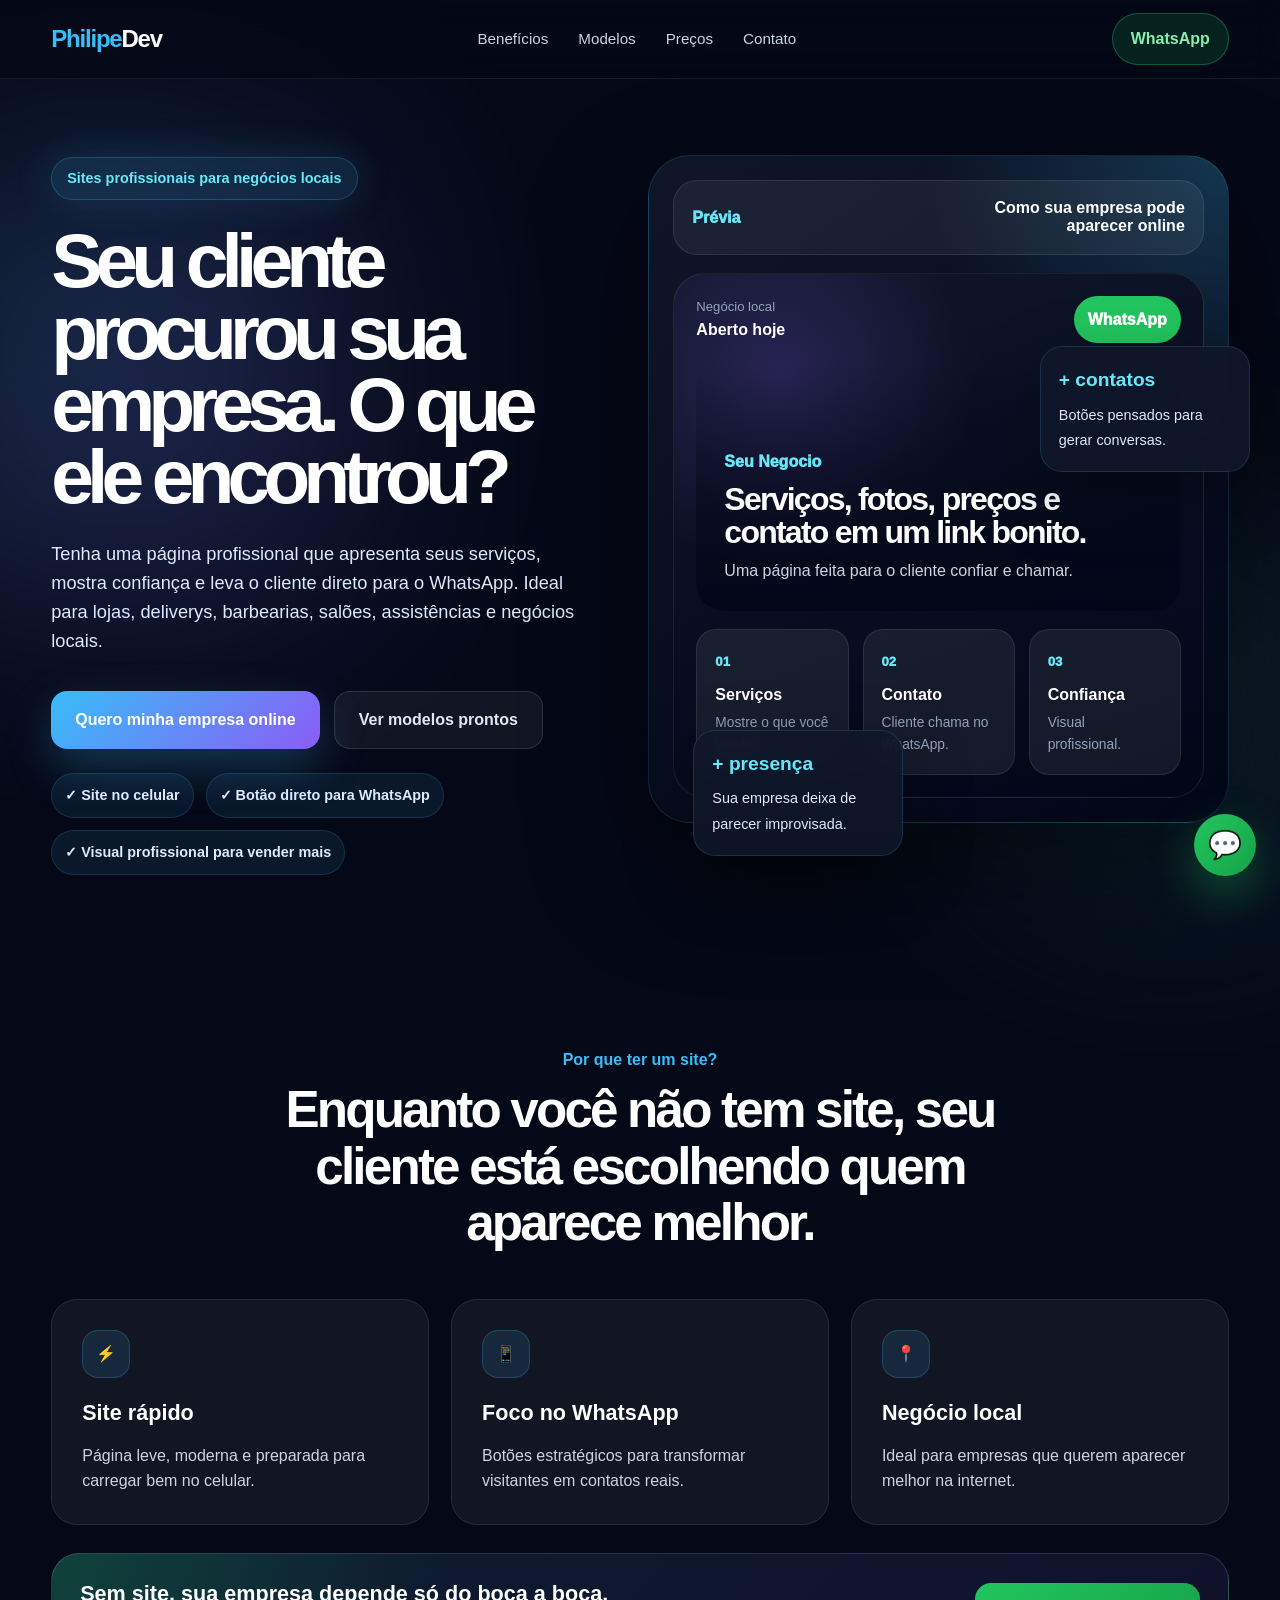
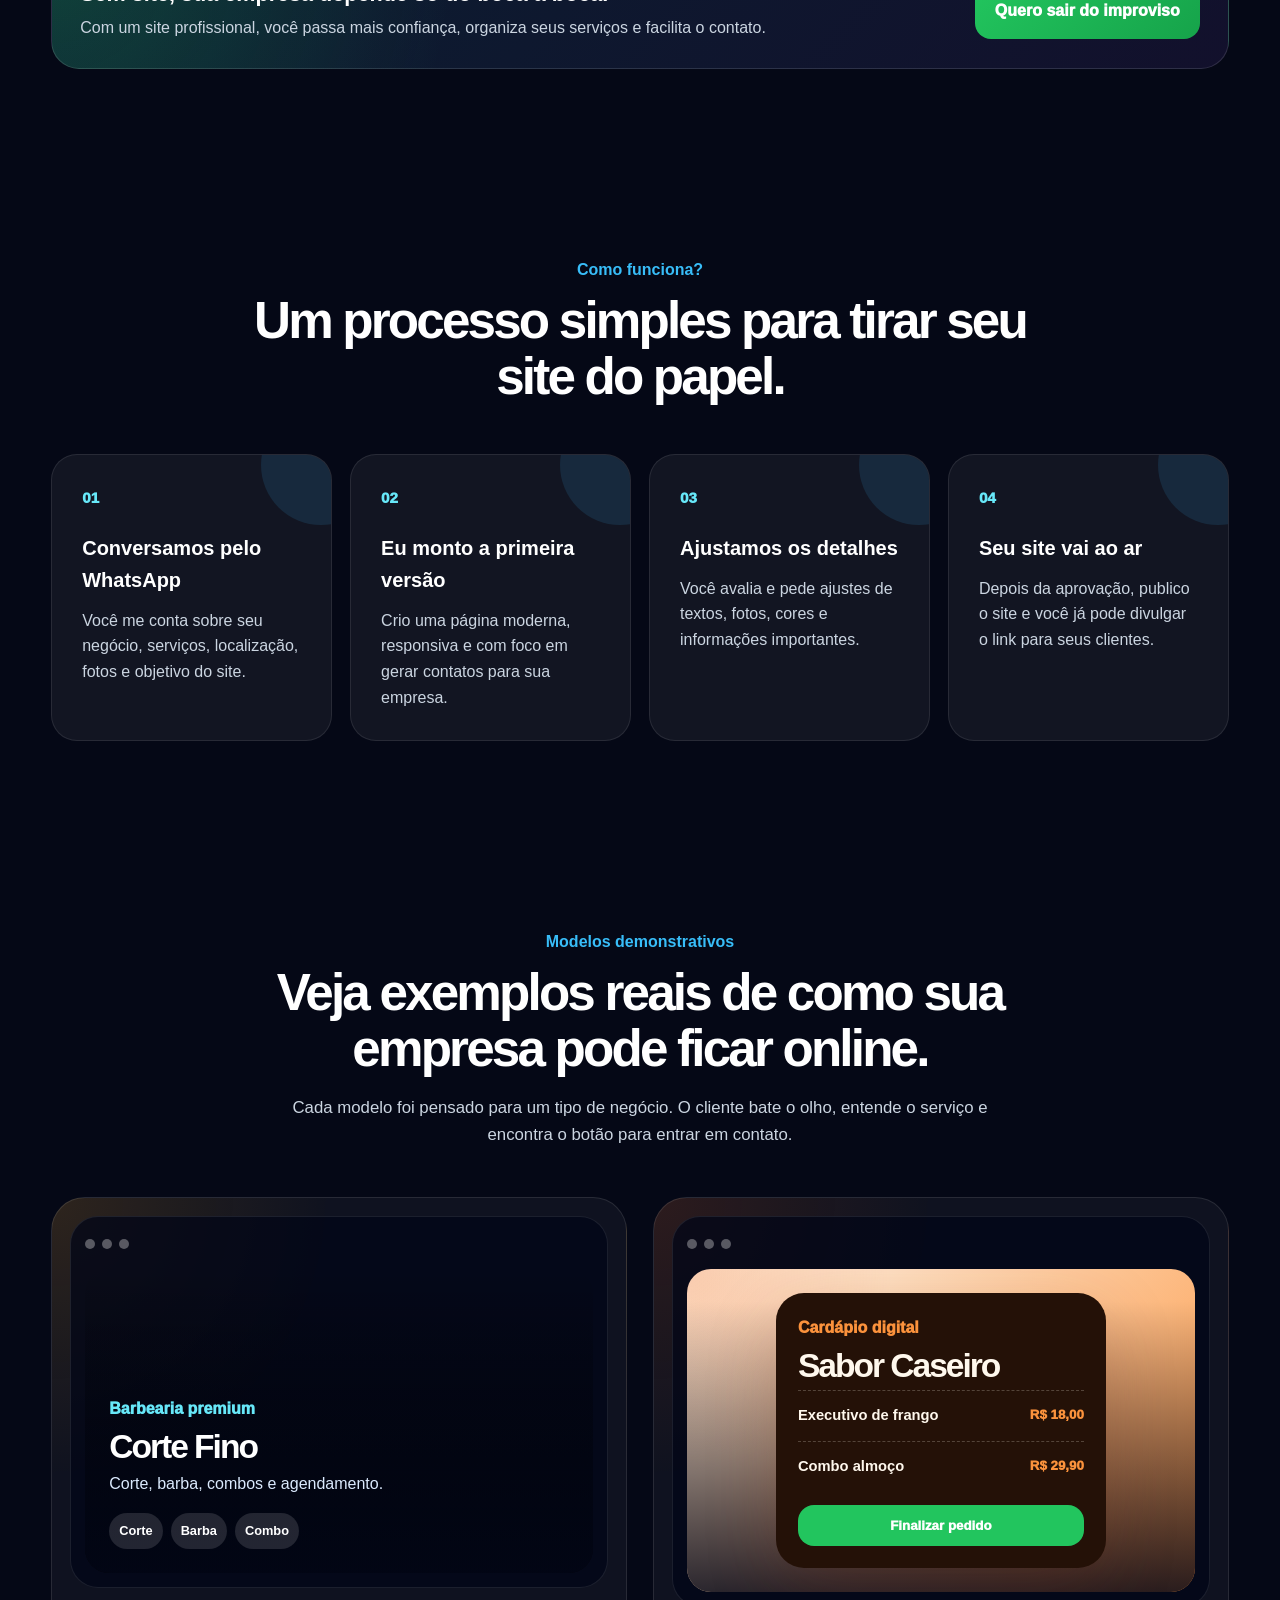
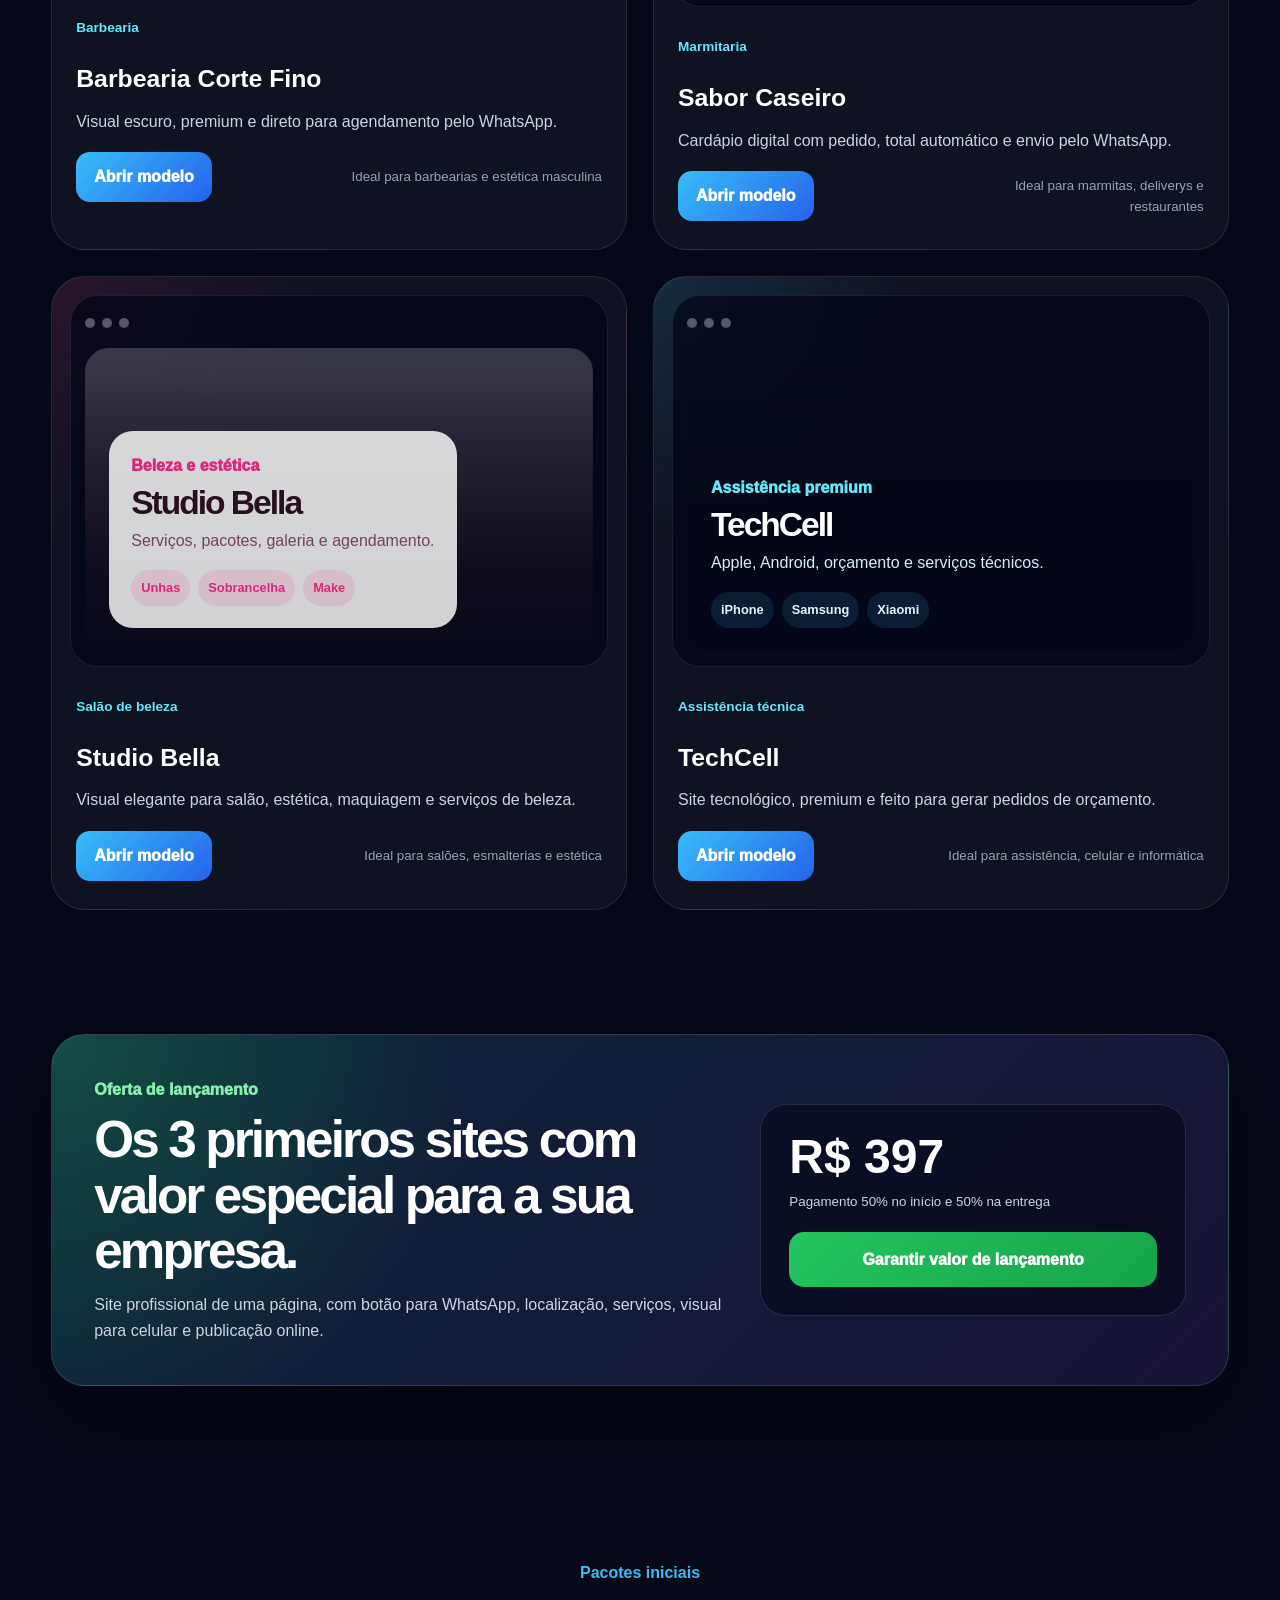
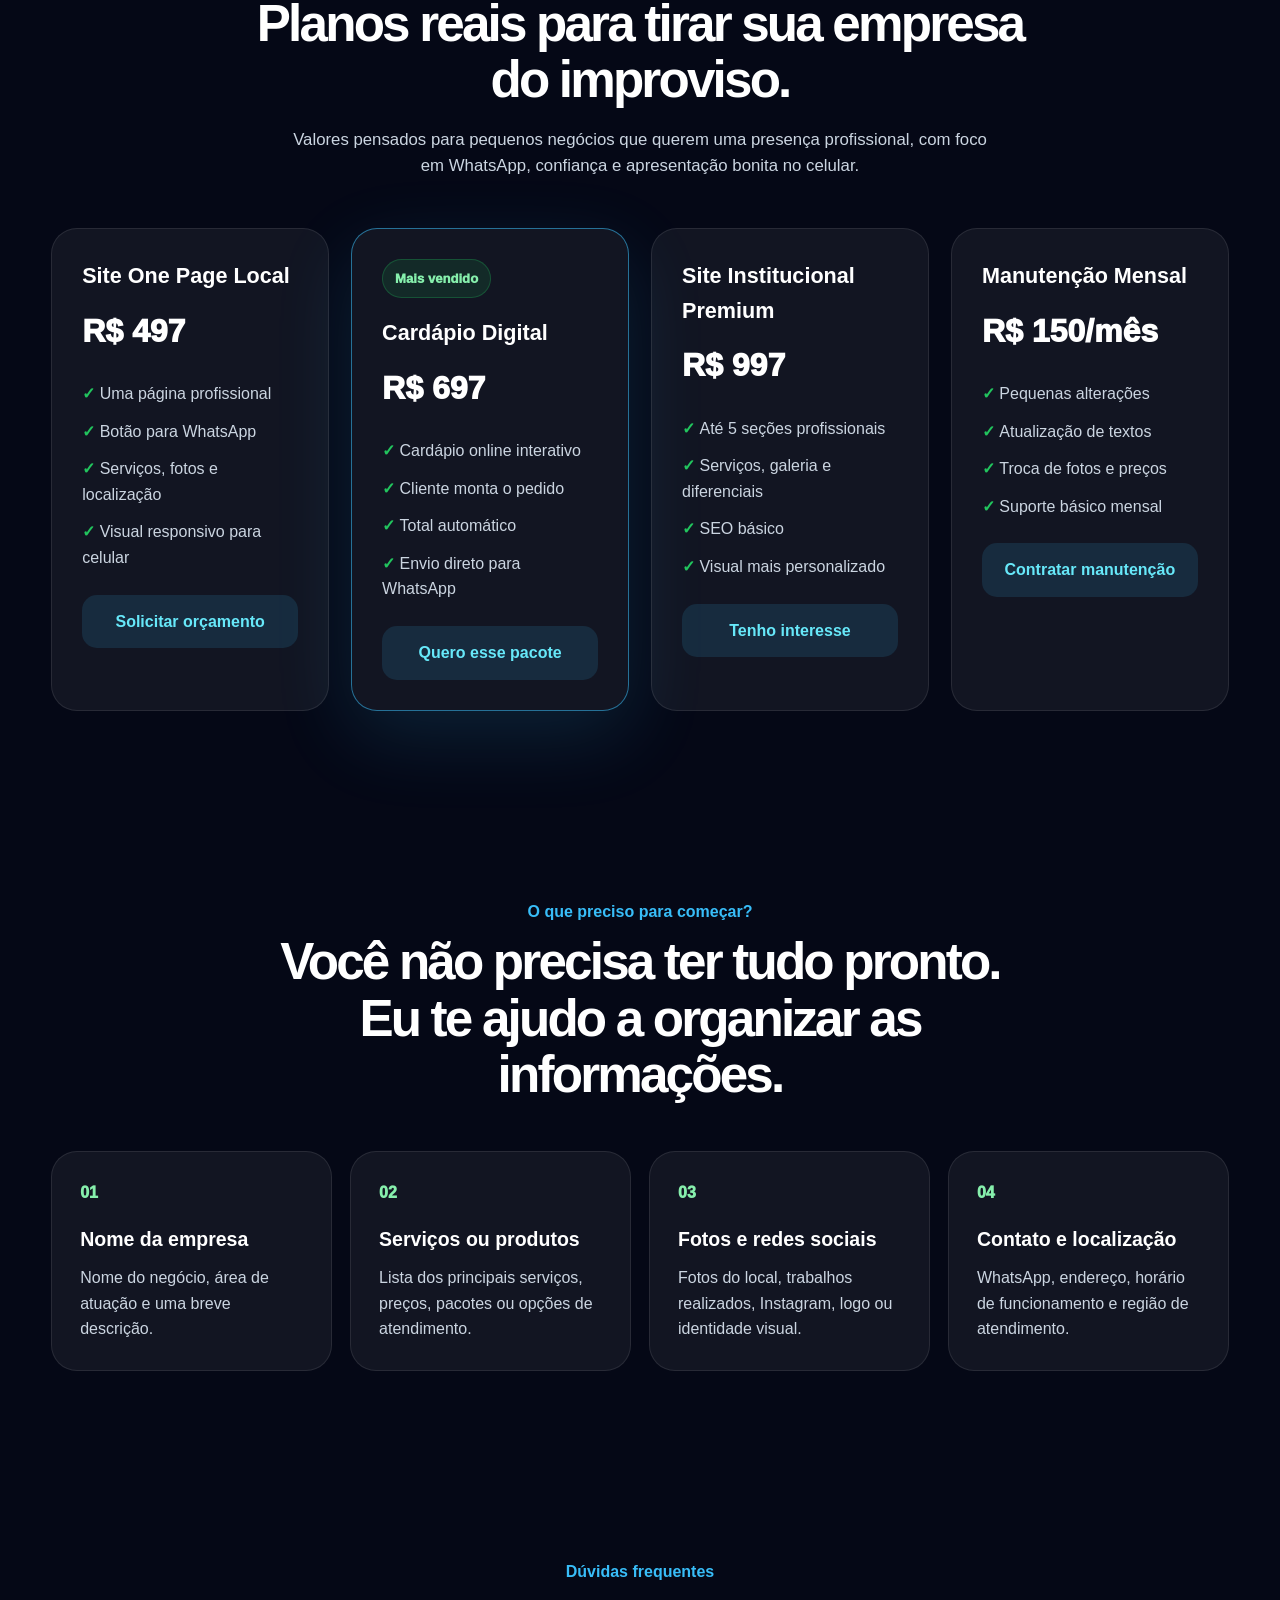
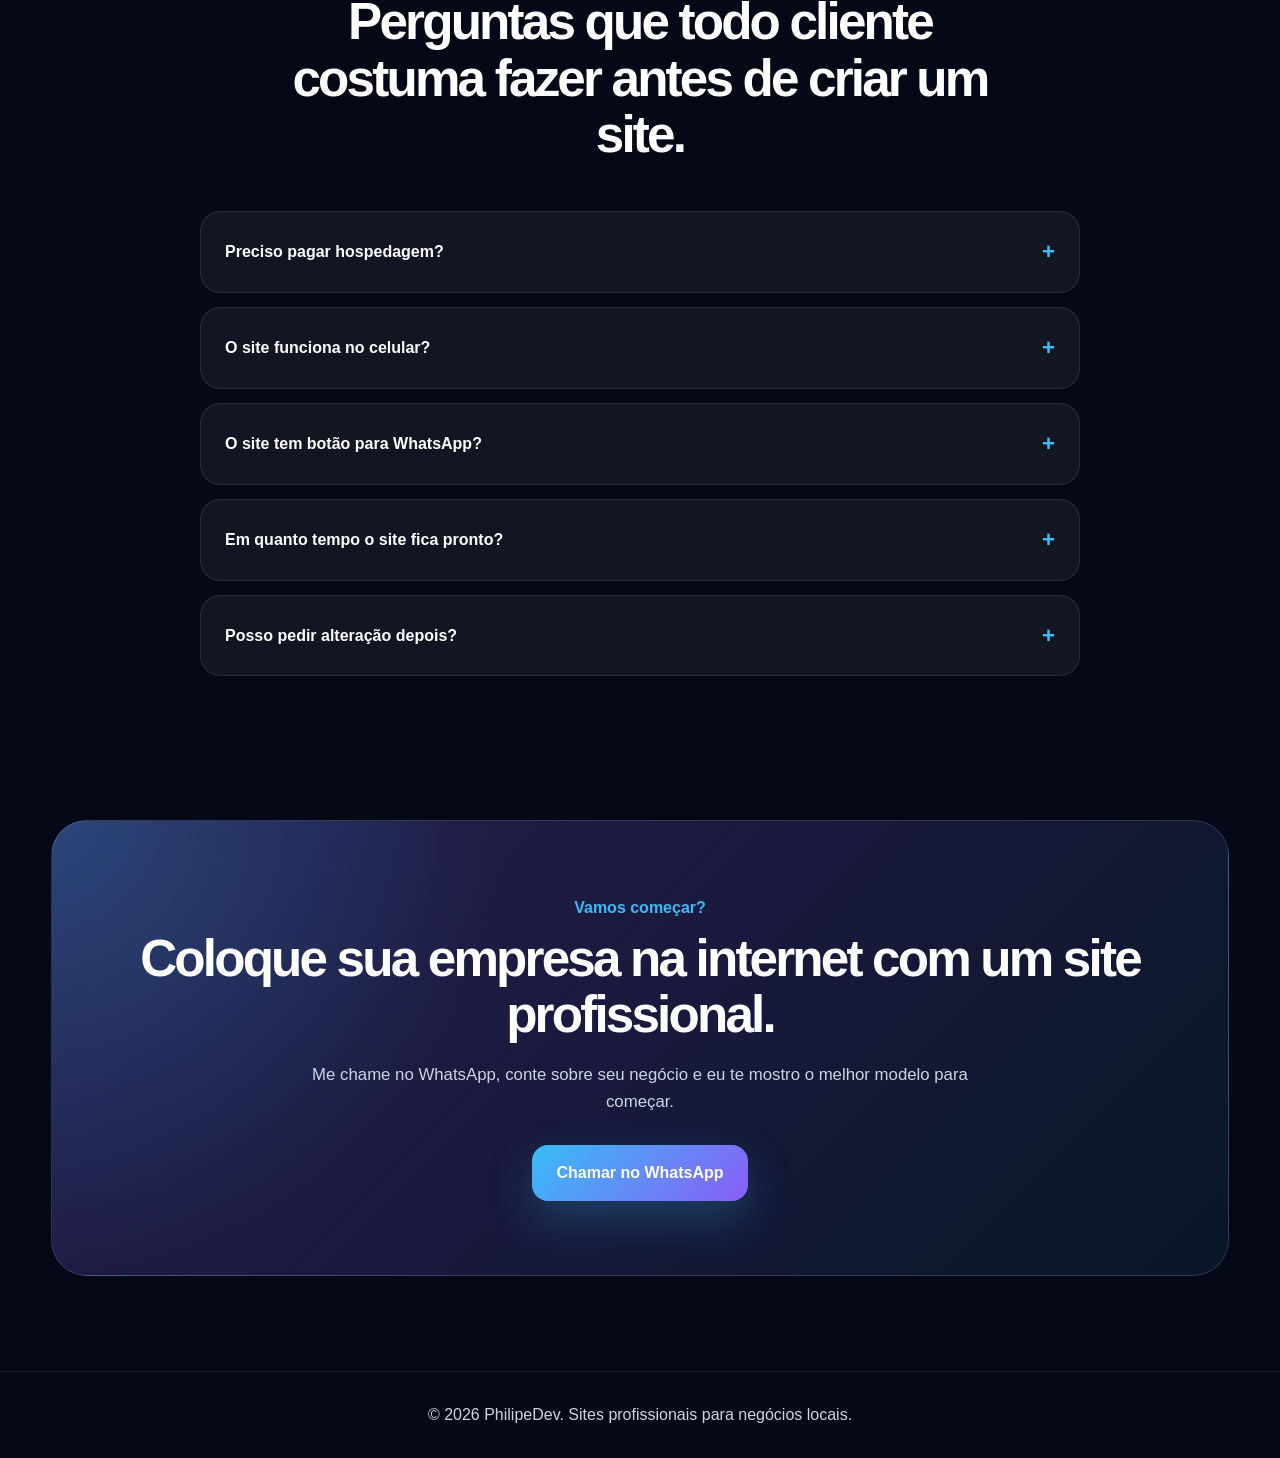
==== index.html @ 4e4c0341 "Melhora precos da home e ajusta card de presenca" ====
<!DOCTYPE html>
<html lang="pt-BR">

<head>
    <meta charset="UTF-8" />
    <meta name="viewport" content="width=device-width, initial-scale=1.0" />
    <title>PhilipeDev | Sites Profissionais</title>
    <link rel="stylesheet" href="style.css?v=home-premium-1" />
</head>

<body>
    <div class="cursor-glow"></div>
    <header class="header">
        <nav class="navbar">
            <a href="#" class="logo">
                <span>Philipe</span>Dev
            </a>

            <div class="nav-links">
                <a href="#beneficios">Benefícios</a>
                <a href="#modelos">Modelos</a>
                <a href="#precos">Preços</a>
                <a href="#contato">Contato</a>
            </div>

            <a href="https://wa.me/5561986828608" target="_blank" class="nav-button">
                WhatsApp
            </a>
        </nav>
    </header>

    <main>
        <section class="hero hero-premium">
            <div class="hero-content">
                <p class="badge">Sites profissionais para negócios locais</p>

                <h1>
                    Seu cliente procurou sua empresa. O que ele encontrou?
                </h1>

                <p class="hero-description">
                    Tenha uma página profissional que apresenta seus serviços, mostra confiança
                    e leva o cliente direto para o WhatsApp. Ideal para lojas, deliverys,
                    barbearias, salões, assistências e negócios locais.
                </p>

                <div class="hero-actions">
                    <a href="https://wa.me/5561986828608" target="_blank" class="btn btn-primary">
                        Quero minha empresa online
                    </a>

                    <a href="#modelos" class="btn btn-secondary">
                        Ver modelos prontos
                    </a>
                </div>

                <div class="hero-trust">
                    <span>✓ Site no celular</span>
                    <span>✓ Botão direto para WhatsApp</span>
                    <span>✓ Visual profissional para vender mais</span>
                </div>
            </div>

            <div class="hero-business-preview">
                <div class="business-card-top">
                    <span>Prévia </span>
                    <strong>Como sua empresa pode aparecer online</strong>
                </div>

                <div class="business-site-card">
                    <div class="business-site-header">
                        <div>
                            <span>Negócio local</span>
                            <strong>Aberto hoje</strong>
                        </div>

                        <a href="https://wa.me/5561986828608" target="_blank">WhatsApp</a>
                    </div>

                    <div class="business-site-hero">
                        <div>
                            <span>Seu Negocio</span>
                            <h2>Serviços, fotos, preços e contato em um link bonito.</h2>
                            <p>Uma página feita para o cliente confiar e chamar.</p>
                        </div>
                    </div>

                    <div class="business-site-grid">
                        <article>
                            <span>01</span>
                            <strong>Serviços</strong>
                            <p>Mostre o que você vende.</p>
                        </article>

                        <article>
                            <span>02</span>
                            <strong>Contato</strong>
                            <p>Cliente chama no WhatsApp.</p>
                        </article>

                        <article>
                            <span>03</span>
                            <strong>Confiança</strong>
                            <p>Visual profissional.</p>
                        </article>
                    </div>
                </div>

                <div class="floating-proof proof-one">
                    <strong>+ presença</strong>
                    <span>Sua empresa deixa de parecer improvisada.</span>
                </div>

                <div class="floating-proof proof-two">
                    <strong>+ contatos</strong>
                    <span>Botões pensados para gerar conversas.</span>
                </div>
            </div>
        </section>

        <section class="section" id="beneficios">
            <div class="section-heading">
                <span>Por que ter um site?</span>
                <h2>Enquanto você não tem site, seu cliente está escolhendo quem aparece melhor.</h2>
            </div>

            <div class="benefits-grid">
                <article class="card">
                    <div class="icon">⚡</div>
                    <h3>Site rápido</h3>
                    <p>Página leve, moderna e preparada para carregar bem no celular.</p>
                </article>

                <article class="card">
                    <div class="icon">📱</div>
                    <h3>Foco no WhatsApp</h3>
                    <p>Botões estratégicos para transformar visitantes em contatos reais.</p>
                </article>

                <article class="card">
                    <div class="icon">📍</div>
                    <h3>Negócio local</h3>
                    <p>Ideal para empresas que querem aparecer melhor na internet.</p>
                </article>
            </div>

            <div class="pain-strip">
                <div>
                    <strong>Sem site, sua empresa depende só do boca a boca.</strong>
                    <p>Com um site profissional, você passa mais confiança, organiza seus serviços e facilita o contato.
                    </p>
                </div>

                <a href="https://wa.me/5561986828608" target="_blank">
                    Quero sair do improviso
                </a>
            </div>
        </section>

        <section class="section" id="processo">
            <div class="section-heading">
                <span>Como funciona?</span>
                <h2>Um processo simples para tirar seu site do papel.</h2>
            </div>

            <div class="steps-grid">
                <article class="step-card">
                    <span>01</span>
                    <h3>Conversamos pelo WhatsApp</h3>
                    <p>Você me conta sobre seu negócio, serviços, localização, fotos e objetivo do site.</p>
                </article>

                <article class="step-card">
                    <span>02</span>
                    <h3>Eu monto a primeira versão</h3>
                    <p>Crio uma página moderna, responsiva e com foco em gerar contatos para sua empresa.</p>
                </article>

                <article class="step-card">
                    <span>03</span>
                    <h3>Ajustamos os detalhes</h3>
                    <p>Você avalia e pede ajustes de textos, fotos, cores e informações importantes.</p>
                </article>

                <article class="step-card">
                    <span>04</span>
                    <h3>Seu site vai ao ar</h3>
                    <p>Depois da aprovação, publico o site e você já pode divulgar o link para seus clientes.</p>
                </article>
            </div>
        </section>

        <section class="section premium-models-section" id="modelos">
            <div class="section-heading">
                <span>Modelos demonstrativos</span>
                <h2>Veja exemplos reais de como sua empresa pode ficar online.</h2>
                <p class="section-subtitle">
                    Cada modelo foi pensado para um tipo de negócio. O cliente bate o olho,
                    entende o serviço e encontra o botão para entrar em contato.
                </p>
            </div>

            <div class="premium-models-grid">
                <article class="premium-model-card barber-model">
                    <a href="barbearia/" target="_blank" class="model-preview-real">
                        <div class="model-browser">
                            <span></span>
                            <span></span>
                            <span></span>
                        </div>

                        <div class="model-screen barber-screen">
                            <div class="model-screen-content">
                                <span>Barbearia premium</span>
                                <h3>Corte Fino</h3>
                                <p>Corte, barba, combos e agendamento.</p>

                                <div class="model-mini-services">
                                    <span>Corte</span>
                                    <span>Barba</span>
                                    <span>Combo</span>
                                </div>
                            </div>
                        </div>
                    </a>

                    <div class="model-card-content">
                        <span class="portfolio-tag">Barbearia</span>
                        <h3>Barbearia Corte Fino</h3>
                        <p>Visual escuro, premium e direto para agendamento pelo WhatsApp.</p>

                        <div class="model-actions">
                            <a href="barbearia/" target="_blank">Abrir modelo</a>
                            <small>Ideal para barbearias e estética masculina</small>
                        </div>
                    </div>
                </article>

                <article class="premium-model-card food-model">
                    <a href="marmitaria/" target="_blank" class="model-preview-real">
                        <div class="model-browser">
                            <span></span>
                            <span></span>
                            <span></span>
                        </div>

                        <div class="model-screen food-screen">
                            <div class="menu-phone">
                                <span>Cardápio digital</span>
                                <h3>Sabor Caseiro</h3>

                                <div class="menu-preview-item">
                                    <strong>Executivo de frango</strong>
                                    <small>R$ 18,00</small>
                                </div>

                                <div class="menu-preview-item">
                                    <strong>Combo almoço</strong>
                                    <small>R$ 29,90</small>
                                </div>

                                <button>Finalizar pedido</button>
                            </div>
                        </div>
                    </a>

                    <div class="model-card-content">
                        <span class="portfolio-tag">Marmitaria</span>
                        <h3>Sabor Caseiro</h3>
                        <p>Cardápio digital com pedido, total automático e envio pelo WhatsApp.</p>

                        <div class="model-actions">
                            <a href="marmitaria/" target="_blank">Abrir modelo</a>
                            <small>Ideal para marmitas, deliverys e restaurantes</small>
                        </div>
                    </div>
                </article>

                <article class="premium-model-card beauty-model">
                    <a href="salao/" target="_blank" class="model-preview-real">
                        <div class="model-browser">
                            <span></span>
                            <span></span>
                            <span></span>
                        </div>

                        <div class="model-screen beauty-screen">
                            <div class="model-screen-content light">
                                <span>Beleza e estética</span>
                                <h3>Studio Bella</h3>
                                <p>Serviços, pacotes, galeria e agendamento.</p>

                                <div class="beauty-pills">
                                    <span>Unhas</span>
                                    <span>Sobrancelha</span>
                                    <span>Make</span>
                                </div>
                            </div>
                        </div>
                    </a>

                    <div class="model-card-content">
                        <span class="portfolio-tag">Salão de beleza</span>
                        <h3>Studio Bella</h3>
                        <p>Visual elegante para salão, estética, maquiagem e serviços de beleza.</p>

                        <div class="model-actions">
                            <a href="salao/" target="_blank">Abrir modelo</a>
                            <small>Ideal para salões, esmalterias e estética</small>
                        </div>
                    </div>
                </article>

                <article class="premium-model-card tech-model">
                    <a href="assistencia/" target="_blank" class="model-preview-real">
                        <div class="model-browser">
                            <span></span>
                            <span></span>
                            <span></span>
                        </div>

                        <div class="model-screen tech-screen">
                            <div class="model-screen-content">
                                <span>Assistência premium</span>
                                <h3>TechCell</h3>
                                <p>Apple, Android, orçamento e serviços técnicos.</p>

                                <div class="tech-dashboard">
                                    <span>iPhone</span>
                                    <span>Samsung</span>
                                    <span>Xiaomi</span>
                                </div>
                            </div>
                        </div>
                    </a>

                    <div class="model-card-content">
                        <span class="portfolio-tag">Assistência técnica</span>
                        <h3>TechCell</h3>
                        <p>Site tecnológico, premium e feito para gerar pedidos de orçamento.</p>

                        <div class="model-actions">
                            <a href="assistencia/" target="_blank">Abrir modelo</a>
                            <small>Ideal para assistência, celular e informática</small>
                        </div>
                    </div>
                </article>
            </div>
        </section>

        <section class="launch-offer">
            <div>
                <span>Oferta de lançamento</span>
                <h2>Os 3 primeiros sites com valor especial para a sua empresa.</h2>
                <p>
                    Site profissional de uma página, com botão para WhatsApp, localização, serviços,
                    visual para celular e publicação online.
                </p>
            </div>

            <div class="offer-box">
                <strong>R$ 397</strong>
                <small>Pagamento 50% no início e 50% na entrega</small>
                <a href="https://wa.me/5561986828608" target="_blank">Garantir valor de lançamento</a>
            </div>
        </section>

        <section class="section" id="precos">
            <div class="section-heading">
                <span>Pacotes iniciais</span>
                <h2>Planos reais para tirar sua empresa do improviso.</h2>
                <p class="section-subtitle">
                    Valores pensados para pequenos negócios que querem uma presença profissional,
                    com foco em WhatsApp, confiança e apresentação bonita no celular.
                </p>
            </div>

            <div class="pricing-grid premium-pricing-grid">
                <article class="price-card">
                    <h3>Site One Page Local</h3>
                    <p class="price">R$ 497</p>
                    <ul>
                        <li>Uma página profissional</li>
                        <li>Botão para WhatsApp</li>
                        <li>Serviços, fotos e localização</li>
                        <li>Visual responsivo para celular</li>
                    </ul>
                    <a href="https://wa.me/5561986828608" target="_blank">Solicitar orçamento</a>
                </article>

                <article class="price-card featured best-choice">
                    <span class="price-badge">Mais vendido</span>
                    <h3>Cardápio Digital</h3>
                    <p class="price">R$ 697</p>
                    <ul>
                        <li>Cardápio online interativo</li>
                        <li>Cliente monta o pedido</li>
                        <li>Total automático</li>
                        <li>Envio direto para WhatsApp</li>
                    </ul>
                    <a href="https://wa.me/5561986828608" target="_blank">Quero esse pacote</a>
                </article>

                <article class="price-card">
                    <h3>Site Institucional Premium</h3>
                    <p class="price">R$ 997</p>
                    <ul>
                        <li>Até 5 seções profissionais</li>
                        <li>Serviços, galeria e diferenciais</li>
                        <li>SEO básico</li>
                        <li>Visual mais personalizado</li>
                    </ul>
                    <a href="https://wa.me/5561986828608" target="_blank">Tenho interesse</a>
                </article>

                <article class="price-card">
                    <h3>Manutenção Mensal</h3>
                    <p class="price">R$ 150/mês</p>
                    <ul>
                        <li>Pequenas alterações</li>
                        <li>Atualização de textos</li>
                        <li>Troca de fotos e preços</li>
                        <li>Suporte básico mensal</li>
                    </ul>
                    <a href="https://wa.me/5561986828608" target="_blank">Contratar manutenção</a>
                </article>
            </div>
        </section>

        <section class="section" id="briefing">
            <div class="section-heading">
                <span>O que preciso para começar?</span>
                <h2>Você não precisa ter tudo pronto. Eu te ajudo a organizar as informações.</h2>
            </div>

            <div class="briefing-grid">
                <article>
                    <strong>01</strong>
                    <h3>Nome da empresa</h3>
                    <p>Nome do negócio, área de atuação e uma breve descrição.</p>
                </article>

                <article>
                    <strong>02</strong>
                    <h3>Serviços ou produtos</h3>
                    <p>Lista dos principais serviços, preços, pacotes ou opções de atendimento.</p>
                </article>

                <article>
                    <strong>03</strong>
                    <h3>Fotos e redes sociais</h3>
                    <p>Fotos do local, trabalhos realizados, Instagram, logo ou identidade visual.</p>
                </article>

                <article>
                    <strong>04</strong>
                    <h3>Contato e localização</h3>
                    <p>WhatsApp, endereço, horário de funcionamento e região de atendimento.</p>
                </article>
            </div>
        </section>

        <section class="section" id="faq">
            <div class="section-heading">
                <span>Dúvidas frequentes</span>
                <h2>Perguntas que todo cliente costuma fazer antes de criar um site.</h2>
            </div>

            <div class="faq-list">
                <details>
                    <summary>Preciso pagar hospedagem?</summary>
                    <p>Para sites simples, consigo publicar em uma estrutura gratuita inicialmente. Caso você queira
                        domínio próprio, o custo do domínio fica por conta do cliente.</p>
                </details>

                <details>
                    <summary>O site funciona no celular?</summary>
                    <p>Sim. Todos os sites são feitos para funcionar bem em celular, tablet e computador.</p>
                </details>

                <details>
                    <summary>O site tem botão para WhatsApp?</summary>
                    <p>Sim. O botão de WhatsApp é colocado em pontos estratégicos para facilitar o contato dos clientes.
                    </p>
                </details>

                <details>
                    <summary>Em quanto tempo o site fica pronto?</summary>
                    <p>Sites de uma página normalmente ficam prontos em poucos dias, dependendo do envio das
                        informações, fotos e ajustes solicitados.</p>
                </details>

                <details>
                    <summary>Posso pedir alteração depois?</summary>
                    <p>Sim. Pequenos ajustes podem ser combinados. Também existe a opção de manutenção mensal para
                        atualizações frequentes.</p>
                </details>
            </div>
        </section>

        <section class="cta" id="contato">
            <span>Vamos começar?</span>
            <h2>Coloque sua empresa na internet com um site profissional.</h2>
            <p>
                Me chame no WhatsApp, conte sobre seu negócio e eu te mostro
                o melhor modelo para começar.
            </p>

            <a href="https://wa.me/5561986828608" target="_blank" class="btn btn-primary">
                Chamar no WhatsApp
            </a>
        </section>
    </main>

    <footer class="footer">
        <p>© 2026 PhilipeDev. Sites profissionais para negócios locais.</p>
    </footer>

    <script src="script.js"></script>

    <a href="https://wa.me/5561986828608" target="_blank" class="whatsapp-float" aria-label="Chamar no WhatsApp">
        💬
    </a>

</body>

</html>
---- style.css ----
* {
    margin: 0;
    padding: 0;
    box-sizing: border-box;
}

html {
    scroll-behavior: smooth;
}

body {
    font-family: Arial, Helvetica, sans-serif;
    background: #050816;
    color: #ffffff;
    line-height: 1.6;
}

a {
    text-decoration: none;
    color: inherit;
}

.header {
    position: sticky;
    top: 0;
    z-index: 50;
    background: rgba(5, 8, 22, 0.78);
    backdrop-filter: blur(18px);
    border-bottom: 1px solid rgba(255, 255, 255, 0.08);
}

.navbar {
    width: min(1180px, 92%);
    height: 78px;
    margin: 0 auto;
    display: flex;
    align-items: center;
    justify-content: space-between;
}

.logo {
    font-size: 1.5rem;
    font-weight: 900;
    letter-spacing: -0.05em;
}

.logo span {
    color: #38bdf8;
}

.nav-links {
    display: flex;
    gap: 30px;
    color: #cbd5e1;
    font-size: 0.95rem;
}

.nav-links a:hover {
    color: #38bdf8;
}

.nav-button {
    padding: 12px 18px;
    border-radius: 999px;
    background: rgba(34, 197, 94, 0.14);
    border: 1px solid rgba(34, 197, 94, 0.35);
    color: #86efac;
    font-weight: 800;
}

.hero {
    width: min(1180px, 92%);
    min-height: calc(100vh - 78px);
    margin: 0 auto;
    display: grid;
    grid-template-columns: 1.1fr 0.9fr;
    align-items: center;
    gap: 60px;
    padding: 76px 0;
    position: relative;
}

.hero::before {
    content: "";
    position: absolute;
    width: 420px;
    height: 420px;
    top: 90px;
    left: -140px;
    background: linear-gradient(135deg, #38bdf8, #8b5cf6);
    filter: blur(130px);
    opacity: 0.25;
    z-index: -1;
}

.hero::after {
    content: "";
    position: absolute;
    width: 320px;
    height: 320px;
    right: -100px;
    bottom: 80px;
    background: linear-gradient(135deg, #22c55e, #38bdf8);
    filter: blur(130px);
    opacity: 0.18;
    z-index: -1;
}

.badge {
    display: inline-flex;
    padding: 9px 15px;
    border-radius: 999px;
    margin-bottom: 24px;
    background: rgba(56, 189, 248, 0.12);
    border: 1px solid rgba(56, 189, 248, 0.25);
    color: #67e8f9;
    font-size: 0.9rem;
    font-weight: 800;
}

.hero h1 {
    max-width: 760px;
    font-size: clamp(2.6rem, 5vw, 5rem);
    line-height: 1.02;
    letter-spacing: -0.075em;
    margin-bottom: 26px;
}

.hero-description {
    max-width: 670px;
    color: #cbd5e1;
    font-size: 1.12rem;
    margin-bottom: 36px;
}

.hero-actions {
    display: flex;
    flex-wrap: wrap;
    gap: 14px;
    margin-bottom: 38px;
}

.btn {
    display: inline-flex;
    align-items: center;
    justify-content: center;
    padding: 15px 24px;
    border-radius: 16px;
    font-weight: 900;
    transition: 0.2s ease;
}

.btn:hover {
    transform: translateY(-3px);
}

.btn-primary {
    background: linear-gradient(135deg, #38bdf8, #8b5cf6);
    color: #ffffff;
    box-shadow: 0 18px 45px rgba(56, 189, 248, 0.25);
}

.btn-secondary {
    background: rgba(255, 255, 255, 0.055);
    border: 1px solid rgba(255, 255, 255, 0.12);
    color: #e2e8f0;
}

.hero-numbers {
    display: flex;
    flex-wrap: wrap;
    gap: 16px;
}

.hero-numbers div {
    min-width: 120px;
    padding: 16px 18px;
    border-radius: 18px;
    background: rgba(255, 255, 255, 0.055);
    border: 1px solid rgba(255, 255, 255, 0.085);
}

.hero-numbers strong {
    display: block;
    font-size: 1.1rem;
}

.hero-numbers span {
    display: block;
    color: #94a3b8;
    font-size: 0.86rem;
}

.preview-window {
    padding: 18px;
    border-radius: 30px;
    background: linear-gradient(145deg, rgba(255, 255, 255, 0.15), rgba(255, 255, 255, 0.035));
    border: 1px solid rgba(255, 255, 255, 0.14);
    box-shadow: 0 35px 90px rgba(0, 0, 0, 0.42);
    animation: float 4s ease-in-out infinite;
}

.window-top {
    height: 42px;
    display: flex;
    align-items: center;
    gap: 8px;
}

.window-top span {
    width: 12px;
    height: 12px;
    border-radius: 50%;
    background: #334155;
}

.site-mockup {
    min-height: 440px;
    padding: 32px;
    border-radius: 24px;
    background:
        radial-gradient(circle at top right, rgba(56, 189, 248, 0.25), transparent 34%),
        linear-gradient(160deg, #0f172a, #020617);
}

.mockup-hero {
    width: 100%;
    height: 155px;
    border-radius: 24px;
    margin-bottom: 26px;
    background: linear-gradient(135deg, #38bdf8, #8b5cf6);
}

.mockup-line {
    height: 13px;
    border-radius: 999px;
    background: #64748b;
    margin-bottom: 12px;
}

.mockup-line.large {
    width: 82%;
    height: 26px;
    background: #e2e8f0;
}

.mockup-line.small {
    width: 68%;
}

.mockup-cards {
    display: grid;
    grid-template-columns: repeat(3, 1fr);
    gap: 12px;
    margin: 30px 0;
}

.mockup-cards div {
    height: 82px;
    border-radius: 18px;
    background: rgba(255, 255, 255, 0.08);
}

.mockup-button {
    width: 180px;
    height: 48px;
    border-radius: 999px;
    background: #22c55e;
}

.section {
    width: min(1180px, 92%);
    margin: 0 auto;
    padding: 94px 0;
}

.section-heading {
    max-width: 780px;
    text-align: center;
    margin: 0 auto 48px;
}

.section-heading span,
.cta span {
    display: inline-block;
    color: #38bdf8;
    font-weight: 900;
    margin-bottom: 10px;
}

.section-heading h2,
.cta h2 {
    font-size: clamp(2rem, 4vw, 3.35rem);
    line-height: 1.1;
    letter-spacing: -0.055em;
}

.benefits-grid,
.pricing-grid {
    display: grid;
    grid-template-columns: repeat(3, 1fr);
    gap: 22px;
}

.card,
.portfolio-card,
.price-card {
    padding: 30px;
    border-radius: 26px;
    background: rgba(255, 255, 255, 0.055);
    border: 1px solid rgba(255, 255, 255, 0.09);
    transition: 0.2s ease;
}

.card:hover,
.portfolio-card:hover,
.price-card:hover {
    transform: translateY(-6px);
    border-color: rgba(56, 189, 248, 0.4);
}

.icon {
    width: 48px;
    height: 48px;
    border-radius: 16px;
    display: grid;
    place-items: center;
    margin-bottom: 18px;
    background: rgba(56, 189, 248, 0.12);
    border: 1px solid rgba(56, 189, 248, 0.22);
}

.card h3,
.portfolio-card h3,
.price-card h3 {
    font-size: 1.35rem;
    margin-bottom: 12px;
}

.card p,
.portfolio-card p,
.cta p,
.footer p {
    color: #cbd5e1;
}

.portfolio-grid {
    display: grid;
    grid-template-columns: repeat(2, 1fr);
    gap: 24px;
}

.portfolio-card-showcase {
    padding: 18px;
    border-radius: 28px;
    background: rgba(255, 255, 255, 0.05);
    border: 1px solid rgba(255, 255, 255, 0.09);
    overflow: hidden;
    transition: 0.25s ease;
}

.portfolio-card-showcase:hover {
    transform: translateY(-8px);
    border-color: rgba(56, 189, 248, 0.38);
    box-shadow: 0 30px 70px rgba(0, 0, 0, 0.28);
}

.portfolio-preview {
    padding: 14px;
    border-radius: 22px;
    margin-bottom: 22px;
    border: 1px solid rgba(255, 255, 255, 0.08);
}

.preview-barbearia {
    background: linear-gradient(135deg, rgba(180, 83, 9, 0.35), rgba(17, 24, 39, 0.55));
}

.preview-marmitaria {
    background: linear-gradient(135deg, rgba(220, 38, 38, 0.35), rgba(249, 115, 22, 0.25));
}

.preview-salao {
    background: linear-gradient(135deg, rgba(219, 39, 119, 0.3), rgba(124, 58, 237, 0.28));
}

.preview-assistencia {
    background: linear-gradient(135deg, rgba(14, 165, 233, 0.32), rgba(37, 99, 235, 0.25));
}

.preview-browser {
    display: flex;
    gap: 7px;
    align-items: center;
    height: 28px;
    margin-bottom: 12px;
}

.preview-browser span {
    width: 10px;
    height: 10px;
    border-radius: 50%;
    background: rgba(255, 255, 255, 0.35);
    margin: 0;
}

.preview-screen {
    min-height: 240px;
    padding: 18px;
    border-radius: 18px;
    background: rgba(5, 8, 22, 0.88);
    border: 1px solid rgba(255, 255, 255, 0.07);
}

.preview-topbar {
    width: 100%;
    height: 18px;
    border-radius: 999px;
    background: rgba(255, 255, 255, 0.08);
    margin-bottom: 16px;
}

.preview-hero {
    width: 100%;
    height: 90px;
    border-radius: 18px;
    background: linear-gradient(135deg, #38bdf8, #8b5cf6);
    margin-bottom: 16px;
}

.preview-title {
    width: 78%;
    height: 18px;
    border-radius: 999px;
    background: #e2e8f0;
    margin-bottom: 12px;
}

.preview-line {
    width: 100%;
    height: 10px;
    border-radius: 999px;
    background: #64748b;
    margin-bottom: 10px;
}

.preview-line.small {
    width: 72%;
}

.preview-cards {
    display: grid;
    grid-template-columns: repeat(3, 1fr);
    gap: 10px;
    margin-top: 18px;
}

.preview-cards div {
    height: 55px;
    border-radius: 14px;
    background: rgba(255, 255, 255, 0.08);
}

.portfolio-content {
    padding: 4px 6px 8px;
}

.portfolio-tag {
    display: inline-flex;
    color: #67e8f9;
    font-size: 0.85rem;
    font-weight: 900;
    margin-bottom: 10px;
}

.portfolio-content h3 {
    font-size: 1.45rem;
    margin-bottom: 12px;
}

.portfolio-content p {
    color: #cbd5e1;
    margin-bottom: 18px;
}

.portfolio-content a {
    display: inline-flex;
    align-items: center;
    justify-content: center;
    padding: 12px 18px;
    border-radius: 14px;
    background: rgba(56, 189, 248, 0.12);
    color: #67e8f9;
    font-weight: 900;
}

@media (max-width: 980px) {
    .portfolio-grid {
        grid-template-columns: 1fr;
    }
}

.price-card ul {
    list-style: none;
    display: grid;
    gap: 12px;
    margin: 24px 0;
    color: #cbd5e1;
}

.price-card li::before {
    content: "✓ ";
    color: #22c55e;
    font-weight: 900;
}

.price {
    font-size: 2rem;
    font-weight: 950;
    color: #ffffff;
}

.price-card a {
    display: flex;
    justify-content: center;
    padding: 14px;
    border-radius: 15px;
    background: rgba(56, 189, 248, 0.13);
    color: #67e8f9;
    font-weight: 900;
}

.price-card.featured {
    border-color: rgba(56, 189, 248, 0.55);
    box-shadow: 0 25px 80px rgba(56, 189, 248, 0.14);
    transform: translateY(-12px);
}

.cta {
    width: min(1180px, 92%);
    margin: 50px auto 95px;
    padding: 74px 34px;
    text-align: center;
    border-radius: 36px;
    background:
        radial-gradient(circle at top left, rgba(56, 189, 248, 0.26), transparent 36%),
        linear-gradient(135deg, rgba(139, 92, 246, 0.26), rgba(56, 189, 248, 0.08));
    border: 1px solid rgba(255, 255, 255, 0.13);
}

.cta p {
    max-width: 680px;
    margin: 18px auto 30px;
    font-size: 1.05rem;
}

.footer {
    text-align: center;
    padding: 30px;
    border-top: 1px solid rgba(255, 255, 255, 0.08);
}

@keyframes float {

    0%,
    100% {
        transform: translateY(0);
    }

    50% {
        transform: translateY(-14px);
    }
}

@media (max-width: 980px) {
    .nav-links {
        display: none;
    }

    .hero {
        grid-template-columns: 1fr;
        padding: 54px 0;
    }

    .hero-preview {
        order: -1;
    }

    .benefits-grid,
    .pricing-grid,
    .portfolio-grid {
        grid-template-columns: 1fr;
    }

    .price-card.featured {
        transform: none;
    }
}

@media (max-width: 560px) {
    .nav-button {
        display: none;
    }

    .hero h1 {
        font-size: 2.5rem;
    }

    .hero-description {
        font-size: 1rem;
    }

    .site-mockup {
        min-height: 360px;
        padding: 22px;
    }

    .mockup-cards {
        grid-template-columns: 1fr;
    }
}

.cursor-glow {
    position: fixed;
    width: 260px;
    height: 260px;
    border-radius: 50%;
    pointer-events: none;
    background: radial-gradient(circle, rgba(56, 189, 248, 0.28), transparent 65%);
    transform: translate(-50%, -50%);
    z-index: 9999;
    opacity: 0;
    transition: opacity 0.25s ease;
    mix-blend-mode: screen;
}

body:hover .cursor-glow {
    opacity: 1;
}

@media (max-width: 768px) {
    .cursor-glow {
        display: none;
    }
}

.whatsapp-float {
    position: fixed;
    right: 24px;
    bottom: 24px;
    width: 62px;
    height: 62px;
    border-radius: 50%;
    display: grid;
    place-items: center;
    z-index: 9998;
    font-size: 1.7rem;
    background: linear-gradient(135deg, #22c55e, #16a34a);
    color: #ffffff;
    box-shadow: 0 18px 45px rgba(34, 197, 94, 0.35);
    transition: 0.2s ease;
}

.whatsapp-float:hover {
    transform: translateY(-5px) scale(1.05);
}

.steps-grid {
    display: grid;
    grid-template-columns: repeat(4, 1fr);
    gap: 18px;
}

.step-card {
    position: relative;
    padding: 30px;
    border-radius: 26px;
    background: rgba(255, 255, 255, 0.055);
    border: 1px solid rgba(255, 255, 255, 0.09);
    overflow: hidden;
    transition: 0.2s ease;
}

.step-card:hover {
    transform: translateY(-6px);
    border-color: rgba(56, 189, 248, 0.4);
}

.step-card::before {
    content: "";
    position: absolute;
    width: 120px;
    height: 120px;
    right: -50px;
    top: -50px;
    border-radius: 50%;
    background: rgba(56, 189, 248, 0.12);
}

.step-card span {
    display: inline-flex;
    margin-bottom: 22px;
    font-size: 0.95rem;
    font-weight: 950;
    color: #67e8f9;
}

.step-card h3 {
    margin-bottom: 12px;
    font-size: 1.25rem;
}

.step-card p {
    color: #cbd5e1;
}

.faq-list {
    max-width: 880px;
    margin: 0 auto;
    display: grid;
    gap: 14px;
}

.faq-list details {
    padding: 22px 24px;
    border-radius: 20px;
    background: rgba(255, 255, 255, 0.055);
    border: 1px solid rgba(255, 255, 255, 0.09);
}

.faq-list summary {
    cursor: pointer;
    font-weight: 900;
    color: #ffffff;
    list-style: none;
    display: flex;
    align-items: center;
    justify-content: space-between;
}

.faq-list summary::after {
    content: "+";
    color: #38bdf8;
    font-size: 1.4rem;
}

.faq-list details[open] summary::after {
    content: "-";
}

.faq-list p {
    color: #cbd5e1;
    margin-top: 14px;
}

.whatsapp-float {
    position: fixed;
    right: 24px;
    bottom: 24px;
    width: 62px;
    height: 62px;
    border-radius: 50%;
    display: grid;
    place-items: center;
    z-index: 9998;
    font-size: 1.7rem;
    background: linear-gradient(135deg, #22c55e, #16a34a);
    color: #ffffff;
    box-shadow: 0 18px 45px rgba(34, 197, 94, 0.35);
    transition: 0.2s ease;
}

.whatsapp-float:hover {
    transform: translateY(-5px) scale(1.05);
}

.reveal {
    opacity: 0;
    transform: translateY(26px);
    transition: 0.7s ease;
}

.reveal.active {
    opacity: 1;
    transform: translateY(0);
}

@media (max-width: 980px) {
    .steps-grid {
        grid-template-columns: 1fr;
    }
}

.launch-offer {
    width: min(1180px, 92%);
    margin: 30px auto 80px;
    padding: 42px;
    border-radius: 34px;
    display: grid;
    grid-template-columns: 1.2fr 0.8fr;
    gap: 28px;
    align-items: center;
    background:
        radial-gradient(circle at top left, rgba(34, 197, 94, 0.25), transparent 34%),
        linear-gradient(135deg, rgba(56, 189, 248, 0.16), rgba(139, 92, 246, 0.14));
    border: 1px solid rgba(255, 255, 255, 0.13);
    box-shadow: 0 30px 90px rgba(0, 0, 0, 0.28);
}

.launch-offer span {
    display: inline-block;
    color: #86efac;
    font-weight: 950;
    margin-bottom: 10px;
}

.launch-offer h2 {
    font-size: clamp(2rem, 4vw, 3.2rem);
    line-height: 1.08;
    letter-spacing: -0.055em;
    margin-bottom: 14px;
}

.launch-offer p {
    color: #cbd5e1;
    max-width: 720px;
}

.offer-box {
    padding: 28px;
    border-radius: 26px;
    background: rgba(2, 6, 23, 0.55);
    border: 1px solid rgba(255, 255, 255, 0.12);
}

.offer-box strong {
    display: block;
    font-size: 3rem;
    line-height: 1;
    margin-bottom: 10px;
}

.offer-box small {
    display: block;
    color: #cbd5e1;
    margin-bottom: 20px;
}

.offer-box a {
    display: flex;
    justify-content: center;
    padding: 15px;
    border-radius: 15px;
    background: linear-gradient(135deg, #22c55e, #16a34a);
    color: #ffffff;
    font-weight: 950;
}

.briefing-grid {
    display: grid;
    grid-template-columns: repeat(4, 1fr);
    gap: 18px;
}

.briefing-grid article {
    padding: 28px;
    border-radius: 26px;
    background: rgba(255, 255, 255, 0.055);
    border: 1px solid rgba(255, 255, 255, 0.09);
    transition: 0.2s ease;
}

.briefing-grid article:hover {
    transform: translateY(-6px);
    border-color: rgba(34, 197, 94, 0.36);
}

.briefing-grid strong {
    display: inline-flex;
    margin-bottom: 18px;
    color: #86efac;
    font-weight: 950;
}

.briefing-grid h3 {
    margin-bottom: 10px;
    font-size: 1.22rem;
}

.briefing-grid p {
    color: #cbd5e1;
}

@media (max-width: 980px) {
    .launch-offer {
        grid-template-columns: 1fr;
        padding: 30px;
    }

    .briefing-grid {
        grid-template-columns: 1fr;
    }
}

.portfolio-grid {
    display: grid;
    grid-template-columns: repeat(2, 1fr);
    gap: 24px;
}

.portfolio-card-showcase {
    padding: 18px;
    border-radius: 28px;
    background: rgba(255, 255, 255, 0.05);
    border: 1px solid rgba(255, 255, 255, 0.09);
    overflow: hidden;
    transition: 0.25s ease;
}

.portfolio-card-showcase:hover {
    transform: translateY(-8px);
    border-color: rgba(56, 189, 248, 0.38);
    box-shadow: 0 30px 70px rgba(0, 0, 0, 0.28);
}

.portfolio-preview {
    padding: 14px;
    border-radius: 22px;
    margin-bottom: 22px;
    border: 1px solid rgba(255, 255, 255, 0.08);
}

.preview-barbearia {
    background: linear-gradient(135deg, rgba(180, 83, 9, 0.35), rgba(17, 24, 39, 0.55));
}

.preview-marmitaria {
    background: linear-gradient(135deg, rgba(220, 38, 38, 0.35), rgba(249, 115, 22, 0.25));
}

.preview-salao {
    background: linear-gradient(135deg, rgba(219, 39, 119, 0.3), rgba(124, 58, 237, 0.28));
}

.preview-assistencia {
    background: linear-gradient(135deg, rgba(14, 165, 233, 0.32), rgba(37, 99, 235, 0.25));
}

.preview-browser {
    display: flex;
    gap: 7px;
    align-items: center;
    height: 28px;
    margin-bottom: 12px;
}

.preview-browser span {
    width: 10px;
    height: 10px;
    border-radius: 50%;
    background: rgba(255, 255, 255, 0.35);
    margin: 0;
}

.preview-screen {
    min-height: 240px;
    padding: 18px;
    border-radius: 18px;
    background: rgba(5, 8, 22, 0.88);
    border: 1px solid rgba(255, 255, 255, 0.07);
}

.preview-topbar {
    width: 100%;
    height: 18px;
    border-radius: 999px;
    background: rgba(255, 255, 255, 0.08);
    margin-bottom: 16px;
}

.preview-hero {
    width: 100%;
    height: 90px;
    border-radius: 18px;
    background: linear-gradient(135deg, #38bdf8, #8b5cf6);
    margin-bottom: 16px;
}

.preview-title {
    width: 78%;
    height: 18px;
    border-radius: 999px;
    background: #e2e8f0;
    margin-bottom: 12px;
}

.preview-line {
    width: 100%;
    height: 10px;
    border-radius: 999px;
    background: #64748b;
    margin-bottom: 10px;
}

.preview-line.small {
    width: 72%;
}

.preview-cards {
    display: grid;
    grid-template-columns: repeat(3, 1fr);
    gap: 10px;
    margin-top: 18px;
}

.preview-cards div {
    height: 55px;
    border-radius: 14px;
    background: rgba(255, 255, 255, 0.08);
}

.portfolio-content {
    padding: 4px 6px 8px;
}

.portfolio-tag {
    display: inline-flex;
    color: #67e8f9;
    font-size: 0.85rem;
    font-weight: 900;
    margin-bottom: 10px;
}

.portfolio-content h3 {
    font-size: 1.45rem;
    margin-bottom: 12px;
}

.portfolio-content p {
    color: #cbd5e1;
    margin-bottom: 18px;
}

.portfolio-content a {
    display: inline-flex;
    align-items: center;
    justify-content: center;
    padding: 12px 18px;
    border-radius: 14px;
    background: rgba(56, 189, 248, 0.12);
    color: #67e8f9;
    font-weight: 900;
}

@media (max-width: 980px) {
    .portfolio-grid {
        grid-template-columns: 1fr;
    }
}

/* =========================
   HOME PREMIUM V2
========================= */

.hero-premium {
    grid-template-columns: 0.95fr 1.05fr;
    gap: 72px;
}

.hero-premium .badge {
    box-shadow: 0 0 40px rgba(56, 189, 248, 0.16);
}

.hero-premium h1 {
    max-width: 760px;
    font-size: clamp(3.1rem, 6vw, 6.2rem);
    line-height: 0.94;
    letter-spacing: -0.09em;
}

.hero-premium .hero-description {
    font-size: 1.14rem;
    color: #dbeafe;
}

.hero-trust {
    display: flex;
    flex-wrap: wrap;
    gap: 12px;
    margin-top: -14px;
}

.hero-trust span {
    padding: 10px 13px;
    border-radius: 999px;
    color: #dbeafe;
    font-size: 0.9rem;
    font-weight: 800;
    background: rgba(56, 189, 248, 0.09);
    border: 1px solid rgba(56, 189, 248, 0.16);
}

.hero-business-preview {
    position: relative;
    min-height: 620px;
    border-radius: 42px;
    padding: 24px;
    background:
        radial-gradient(circle at top right, rgba(56, 189, 248, 0.22), transparent 34%),
        linear-gradient(145deg, rgba(15, 23, 42, 0.96), rgba(2, 6, 23, 0.96));
    border: 1px solid rgba(56, 189, 248, 0.16);
    box-shadow: 0 45px 120px rgba(0, 0, 0, 0.46);
    animation: premiumFloat 5s ease-in-out infinite;
}

.business-card-top {
    display: flex;
    align-items: center;
    justify-content: space-between;
    gap: 18px;
    margin-bottom: 18px;
    padding: 18px;
    border-radius: 24px;
    background: rgba(255, 255, 255, 0.06);
    border: 1px solid rgba(255, 255, 255, 0.09);
}

.business-card-top span {
    color: #67e8f9;
    font-weight: 950;
}

.business-card-top strong {
    color: #ffffff;
    text-align: right;
    max-width: 260px;
    line-height: 1.15;
}

.business-site-card {
    min-height: 500px;
    padding: 22px;
    border-radius: 32px;
    background:
        radial-gradient(circle at 20% 20%, rgba(139, 92, 246, 0.22), transparent 32%),
        linear-gradient(160deg, #0f172a, #020617);
    border: 1px solid rgba(255, 255, 255, 0.09);
    overflow: hidden;
}

.business-site-header {
    display: flex;
    align-items: center;
    justify-content: space-between;
    gap: 14px;
    margin-bottom: 18px;
}

.business-site-header span {
    display: block;
    color: #94a3b8;
    font-size: 0.82rem;
}

.business-site-header strong {
    color: #ffffff;
}

.business-site-header a {
    padding: 11px 14px;
    border-radius: 999px;
    background: #22c55e;
    color: #ffffff;
    font-weight: 950;
}

.business-site-hero {
    min-height: 250px;
    padding: 28px;
    border-radius: 28px;
    display: flex;
    align-items: flex-end;
    background:
        linear-gradient(180deg, transparent, rgba(2, 6, 23, 0.86)),
        url("https://images.unsplash.com/photo-1460925895917-afdab827c52f?auto=format&fit=crop&w=1300&q=80");
    background-size: cover;
    background-position: center;
    margin-bottom: 18px;
}

.business-site-hero span {
    color: #67e8f9;
    font-weight: 950;
}

.business-site-hero h2 {
    font-size: 2rem;
    line-height: 1.05;
    letter-spacing: -0.055em;
    max-width: 430px;
    margin: 8px 0;
}

.business-site-hero p {
    color: #cbd5e1;
}

.business-site-grid {
    display: grid;
    grid-template-columns: repeat(3, 1fr);
    gap: 14px;
}

.business-site-grid article {
    padding: 18px;
    border-radius: 20px;
    background: rgba(255, 255, 255, 0.07);
    border: 1px solid rgba(255, 255, 255, 0.09);
}

.business-site-grid span {
    color: #67e8f9;
    font-weight: 950;
    font-size: 0.82rem;
}

.business-site-grid strong {
    display: block;
    margin: 8px 0 4px;
}

.business-site-grid p {
    color: #94a3b8;
    font-size: 0.86rem;
}

.floating-proof {
    position: absolute;
    max-width: 210px;
    padding: 18px;
    border-radius: 22px;
    background: rgba(15, 23, 42, 0.88);
    border: 1px solid rgba(56, 189, 248, 0.18);
    backdrop-filter: blur(14px);
    box-shadow: 0 24px 70px rgba(0, 0, 0, 0.32);
}

.floating-proof strong {
    display: block;
    color: #67e8f9;
    font-size: 1.2rem;
    margin-bottom: 6px;
}

.floating-proof span {
    color: #dbeafe;
    font-size: 0.9rem;
}

.proof-one {
    left: -28px;
    bottom: 150px;
}

.proof-two {
    right: -24px;
    top: 190px;
}

@keyframes premiumFloat {

    0%,
    100% {
        transform: translateY(0);
    }

    50% {
        transform: translateY(-12px);
    }
}

.pain-strip {
    margin-top: 28px;
    padding: 28px;
    border-radius: 28px;
    display: flex;
    align-items: center;
    justify-content: space-between;
    gap: 28px;
    background:
        radial-gradient(circle at top left, rgba(34, 197, 94, 0.22), transparent 34%),
        linear-gradient(135deg, rgba(56, 189, 248, 0.12), rgba(139, 92, 246, 0.10));
    border: 1px solid rgba(255, 255, 255, 0.12);
}

.pain-strip strong {
    display: block;
    font-size: 1.35rem;
    line-height: 1.15;
    margin-bottom: 8px;
}

.pain-strip p {
    color: #cbd5e1;
}

.pain-strip a {
    flex-shrink: 0;
    padding: 15px 20px;
    border-radius: 16px;
    background: linear-gradient(135deg, #22c55e, #16a34a);
    color: #ffffff;
    font-weight: 950;
}

/* =========================
   MODELOS COM PREVIEW REAL
========================= */

.section-subtitle {
    color: #cbd5e1;
    max-width: 720px;
    margin: 18px auto 0;
    font-size: 1.05rem;
}

.premium-models-grid {
    display: grid;
    grid-template-columns: repeat(2, 1fr);
    gap: 26px;
}

.premium-model-card {
    padding: 18px;
    border-radius: 34px;
    background:
        linear-gradient(145deg, rgba(255, 255, 255, 0.075), rgba(255, 255, 255, 0.035));
    border: 1px solid rgba(255, 255, 255, 0.10);
    overflow: hidden;
    transition: 0.25s ease;
}

.premium-model-card:hover {
    transform: translateY(-10px);
    border-color: rgba(56, 189, 248, 0.38);
    box-shadow: 0 35px 90px rgba(0, 0, 0, 0.32);
}

.model-preview-real {
    display: block;
    padding: 14px;
    border-radius: 28px;
    min-height: 360px;
    margin-bottom: 22px;
    overflow: hidden;
    background: rgba(2, 6, 23, 0.75);
    border: 1px solid rgba(255, 255, 255, 0.09);
}

.model-browser {
    display: flex;
    gap: 7px;
    height: 26px;
    align-items: center;
    margin-bottom: 12px;
}

.model-browser span {
    width: 10px;
    height: 10px;
    border-radius: 50%;
    background: rgba(255, 255, 255, 0.32);
}

.model-screen {
    min-height: 304px;
    border-radius: 24px;
    padding: 24px;
    display: flex;
    align-items: flex-end;
    position: relative;
    overflow: hidden;
    background-size: cover;
    background-position: center;
}

.model-screen::before {
    content: "";
    position: absolute;
    inset: 0;
    background: linear-gradient(180deg, transparent 10%, rgba(2, 6, 23, 0.84) 100%);
}

.model-screen-content,
.menu-phone {
    position: relative;
    z-index: 2;
}

.model-screen-content span,
.menu-phone>span {
    color: #67e8f9;
    font-weight: 950;
}

.model-screen-content h3,
.menu-phone h3 {
    font-size: 2.1rem;
    line-height: 1;
    letter-spacing: -0.06em;
    margin: 8px 0;
}

.model-screen-content p {
    color: #dbeafe;
    max-width: 360px;
}

.barber-screen {
    background-image:
        linear-gradient(180deg, transparent, rgba(0, 0, 0, 0.80)),
        url("https://images.unsplash.com/photo-1503951914875-452162b0f3f1?auto=format&fit=crop&w=1300&q=80");
}

.food-screen {
    align-items: center;
    justify-content: center;
    background:
        radial-gradient(circle at top left, rgba(234, 88, 12, 0.28), transparent 34%),
        linear-gradient(135deg, #fff8ed, #fb923c);
}

.beauty-screen {
    background-image:
        linear-gradient(180deg, rgba(255, 245, 251, 0.20), rgba(39, 17, 29, 0.70)),
        url("https://images.unsplash.com/photo-1522337360788-8b13dee7a37e?auto=format&fit=crop&w=1300&q=80");
}

.tech-screen {
    background-image:
        linear-gradient(180deg, transparent, rgba(2, 6, 23, 0.86)),
        url("https://images.unsplash.com/photo-1518770660439-4636190af475?auto=format&fit=crop&w=1300&q=80");
}

.model-screen-content.light {
    padding: 22px;
    border-radius: 24px;
    background: rgba(255, 255, 255, 0.82);
    color: #27111d;
    backdrop-filter: blur(14px);
}

.model-screen-content.light span {
    color: #db2777;
}

.model-screen-content.light p {
    color: #75415d;
}

.model-mini-services,
.beauty-pills,
.tech-dashboard {
    display: flex;
    flex-wrap: wrap;
    gap: 8px;
    margin-top: 16px;
}

.model-mini-services span,
.beauty-pills span,
.tech-dashboard span {
    padding: 8px 10px;
    border-radius: 999px;
    font-size: 0.8rem;
    font-weight: 900;
    background: rgba(255, 255, 255, 0.13);
    color: #ffffff;
}

.beauty-pills span {
    background: rgba(219, 39, 119, 0.12);
    color: #831843;
}

.tech-dashboard span {
    background: rgba(56, 189, 248, 0.13);
    color: #e0f2fe;
}

.menu-phone {
    width: min(330px, 100%);
    padding: 22px;
    border-radius: 28px;
    background: #241107;
    color: #fff8ed;
    box-shadow: 0 24px 70px rgba(124, 45, 18, 0.22);
}

.menu-phone>span {
    color: #fb923c;
}

.menu-preview-item {
    display: flex;
    justify-content: space-between;
    gap: 12px;
    padding: 13px 0;
    border-top: 1px dashed rgba(255, 248, 237, 0.22);
}

.menu-preview-item strong {
    font-size: 0.92rem;
}

.menu-preview-item small {
    color: #fb923c;
    font-weight: 950;
}

.menu-phone button {
    width: 100%;
    margin-top: 14px;
    border: 0;
    padding: 13px;
    border-radius: 16px;
    background: #22c55e;
    color: #ffffff;
    font-weight: 950;
}

.model-card-content {
    padding: 4px 6px 10px;
}

.model-card-content h3 {
    font-size: 1.55rem;
    margin: 10px 0;
}

.model-card-content p {
    color: #cbd5e1;
    margin-bottom: 18px;
}

.model-actions {
    display: flex;
    align-items: center;
    justify-content: space-between;
    gap: 18px;
}

.model-actions a {
    padding: 12px 18px;
    border-radius: 14px;
    color: #ffffff;
    font-weight: 950;
    background: linear-gradient(135deg, #38bdf8, #2563eb);
}

.model-actions small {
    color: #94a3b8;
    max-width: 260px;
    text-align: right;
}

.barber-model {
    background:
        radial-gradient(circle at top left, rgba(245, 158, 11, 0.13), transparent 32%),
        rgba(255, 255, 255, 0.045);
}

.food-model {
    background:
        radial-gradient(circle at top left, rgba(234, 88, 12, 0.13), transparent 32%),
        rgba(255, 255, 255, 0.045);
}

.beauty-model {
    background:
        radial-gradient(circle at top left, rgba(219, 39, 119, 0.13), transparent 32%),
        rgba(255, 255, 255, 0.045);
}

.tech-model {
    background:
        radial-gradient(circle at top left, rgba(56, 189, 248, 0.14), transparent 32%),
        rgba(255, 255, 255, 0.045);
}

@media (max-width: 980px) {

    .hero-premium,
    .premium-models-grid {
        grid-template-columns: 1fr;
    }

    .hero-business-preview {
        min-height: auto;
    }

    .business-site-grid {
        grid-template-columns: 1fr;
    }

    .proof-one,
    .proof-two {
        position: static;
        max-width: 100%;
        margin-top: 14px;
    }

    .pain-strip {
        flex-direction: column;
        align-items: flex-start;
    }

    .model-actions {
        flex-direction: column;
        align-items: flex-start;
    }

    .model-actions small {
        text-align: left;
    }
}

@media (max-width: 560px) {
    .hero-premium h1 {
        font-size: 3rem;
    }

    .business-card-top,
    .business-site-header {
        flex-direction: column;
        align-items: flex-start;
    }

    .business-card-top strong {
        text-align: left;
    }

    .model-preview-real {
        min-height: 300px;
    }

    .model-screen {
        min-height: 250px;
    }
}

/* Ajuste final do card + presença na home */
.hero-business-preview {
    margin-bottom: 54px;
}

.proof-one {
    left: 44px !important;
    bottom: -34px !important;
    z-index: 5;
}

.proof-two {
    right: -22px !important;
    top: 190px !important;
}

/* Preços premium */
.premium-pricing-grid {
    grid-template-columns: repeat(4, 1fr);
}

.price-card {
    position: relative;
}

.price-card.featured {
    transform: none;
}

.best-choice {
    border-color: rgba(34, 197, 94, 0.55);
    box-shadow: 0 25px 90px rgba(34, 197, 94, 0.14);
}

.price-badge {
    display: inline-flex;
    margin-bottom: 18px;
    padding: 8px 12px;
    border-radius: 999px;
    color: #86efac;
    font-size: 0.82rem;
    font-weight: 950;
    background: rgba(34, 197, 94, 0.12);
    border: 1px solid rgba(34, 197, 94, 0.26);
}

@media (max-width: 1180px) {
    .premium-pricing-grid {
        grid-template-columns: repeat(2, 1fr);
    }
}

@media (max-width: 680px) {
    .premium-pricing-grid {
        grid-template-columns: 1fr;
    }
}
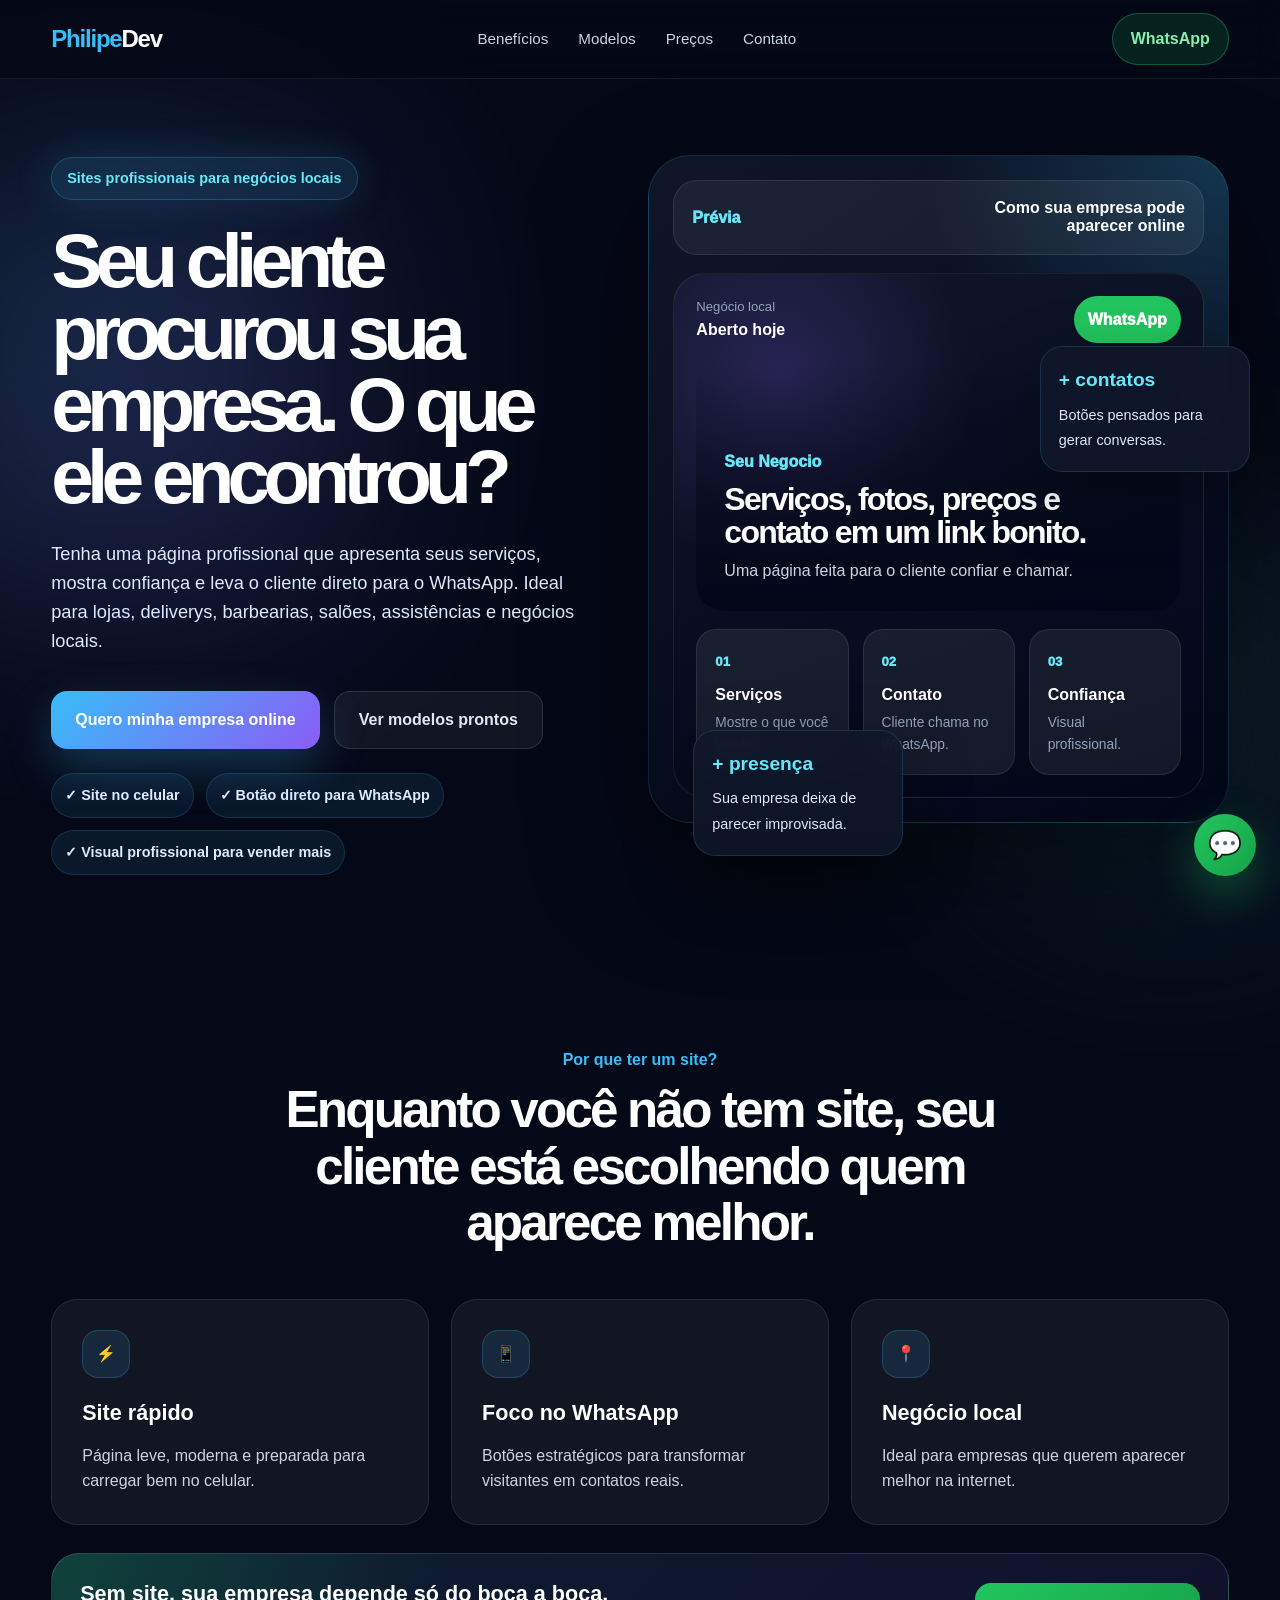
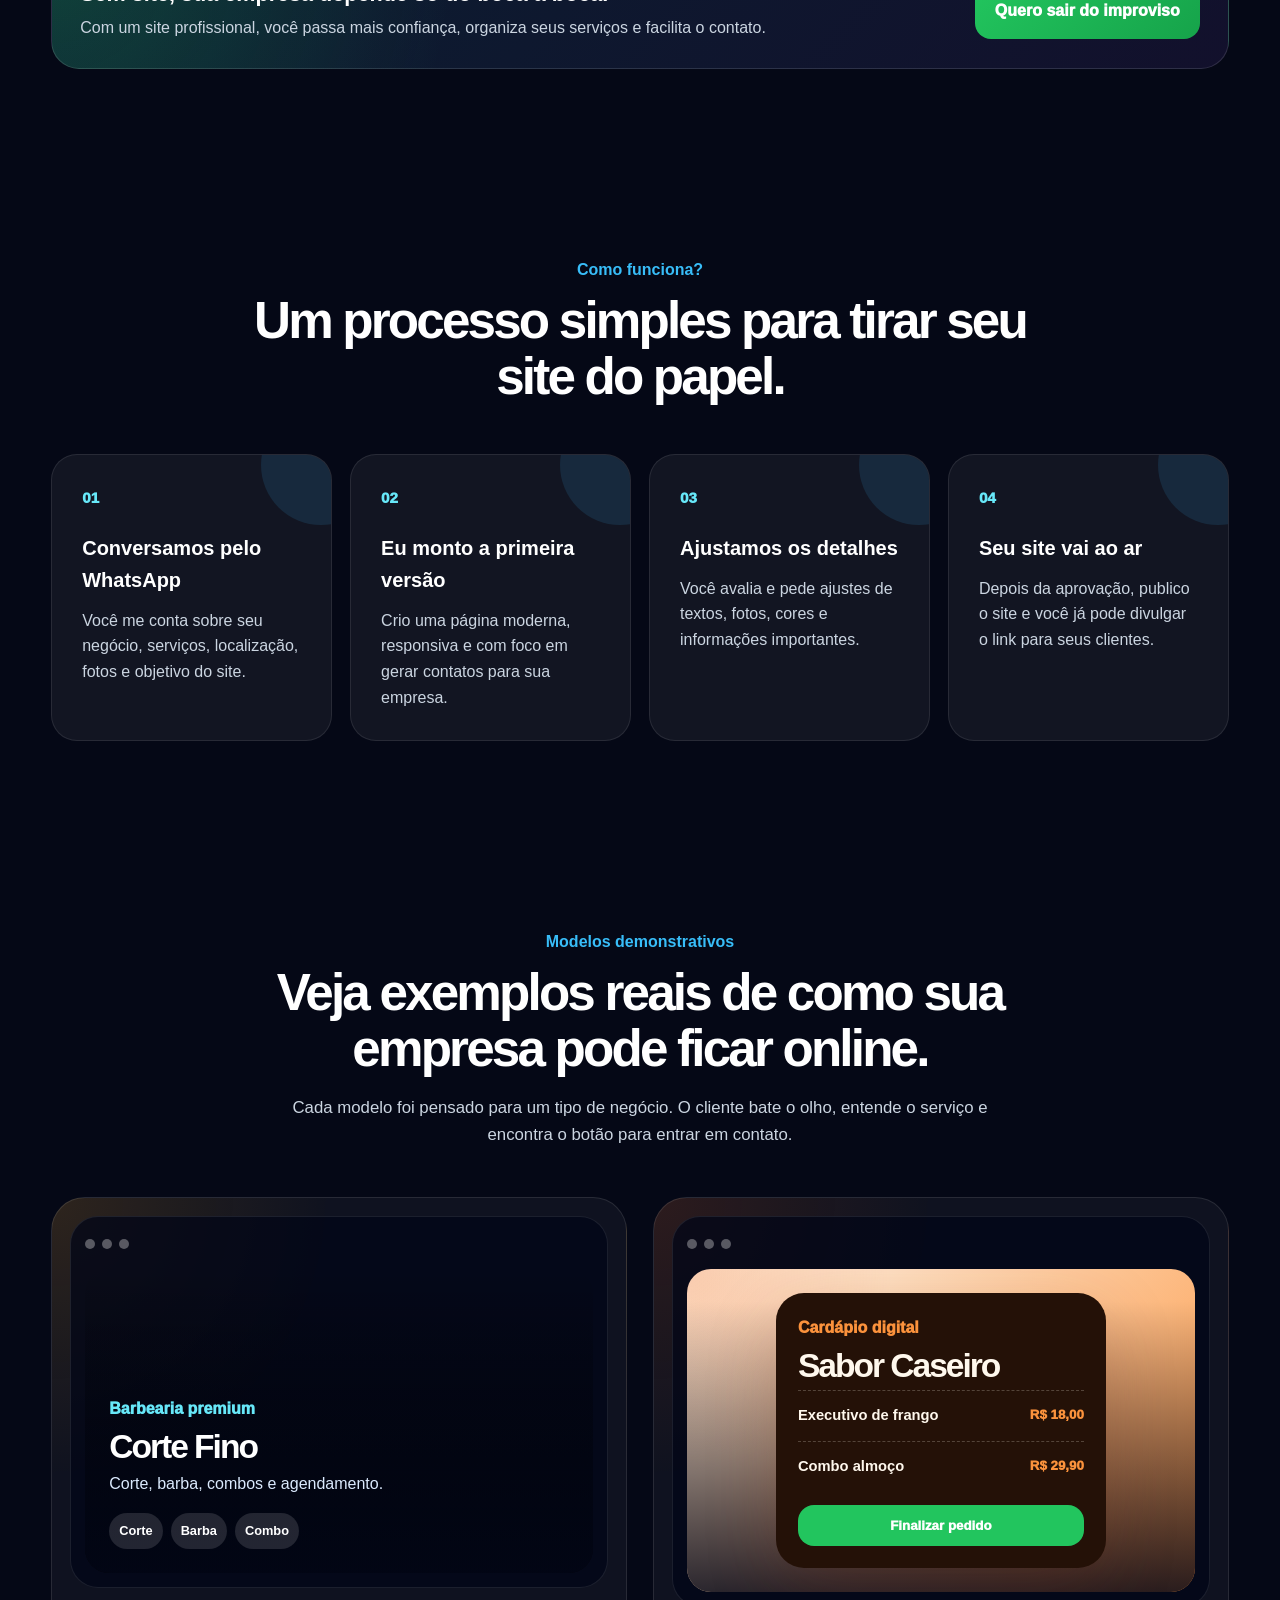
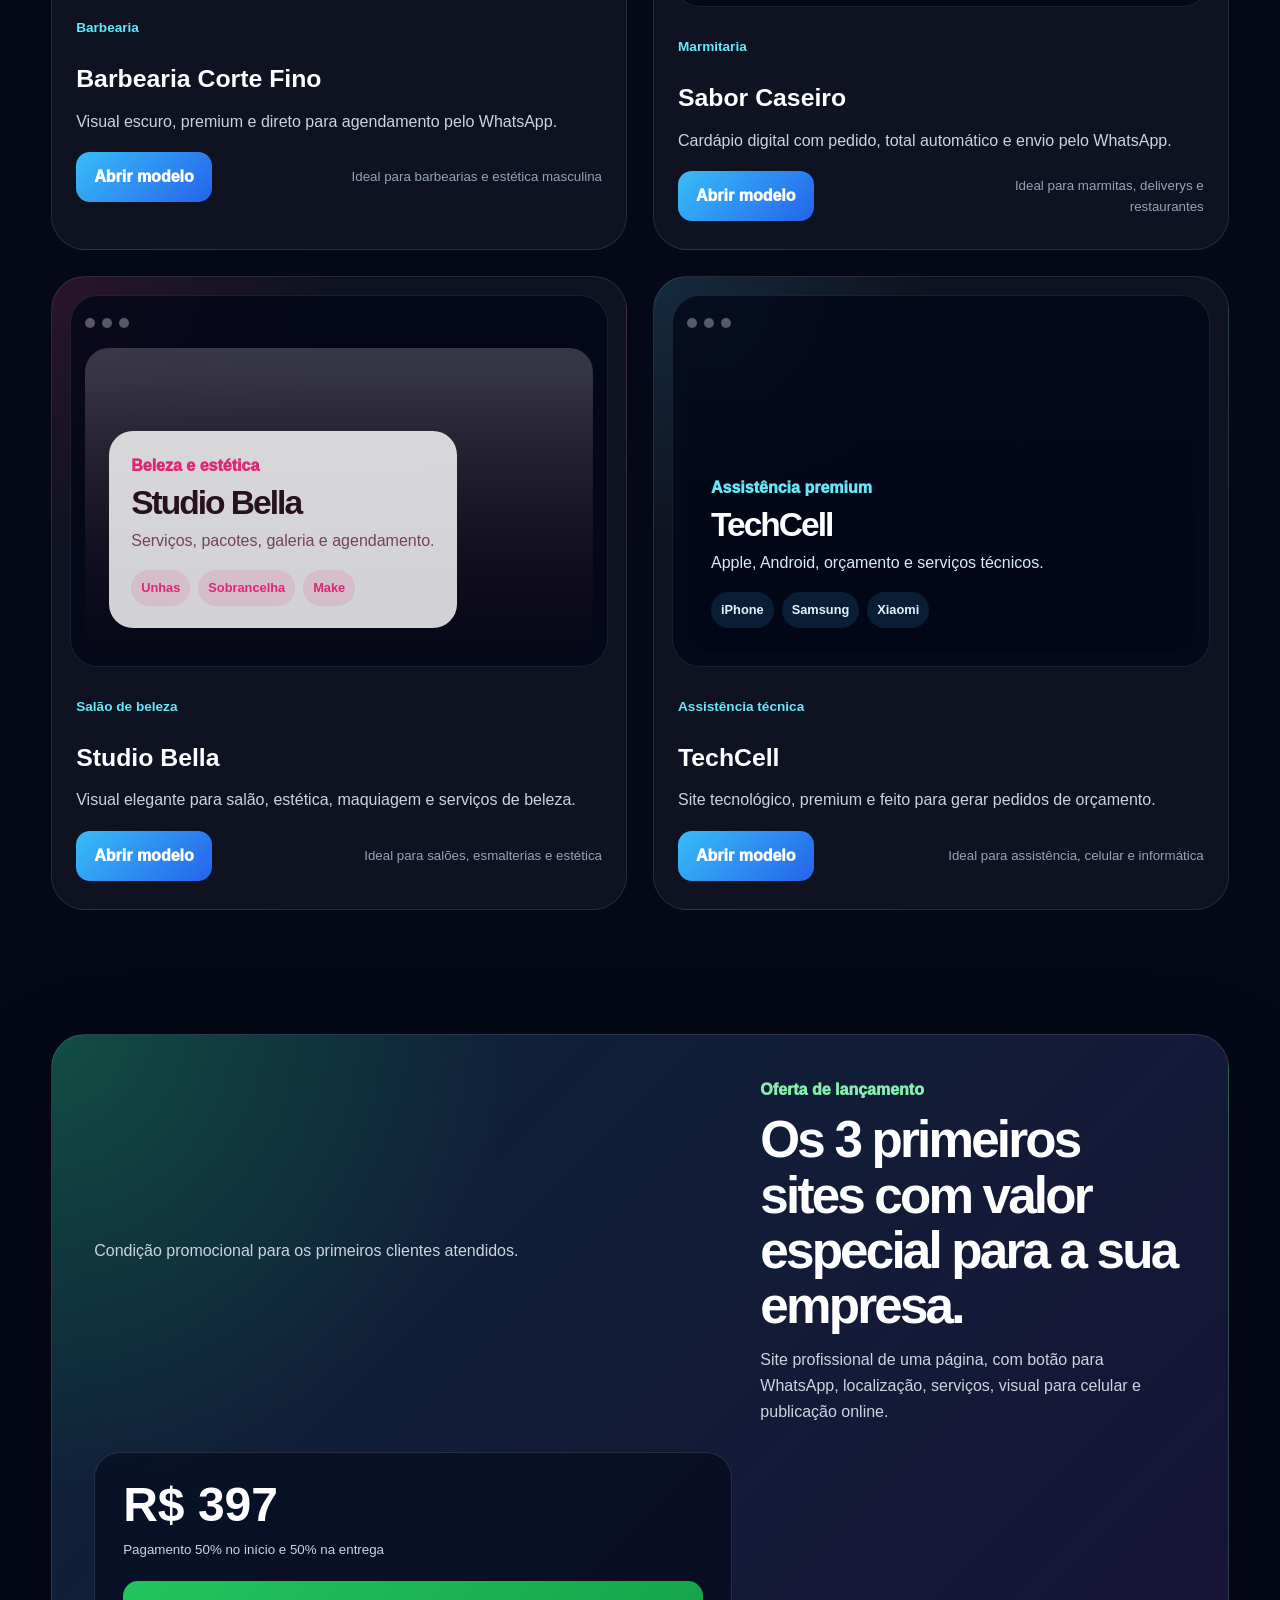
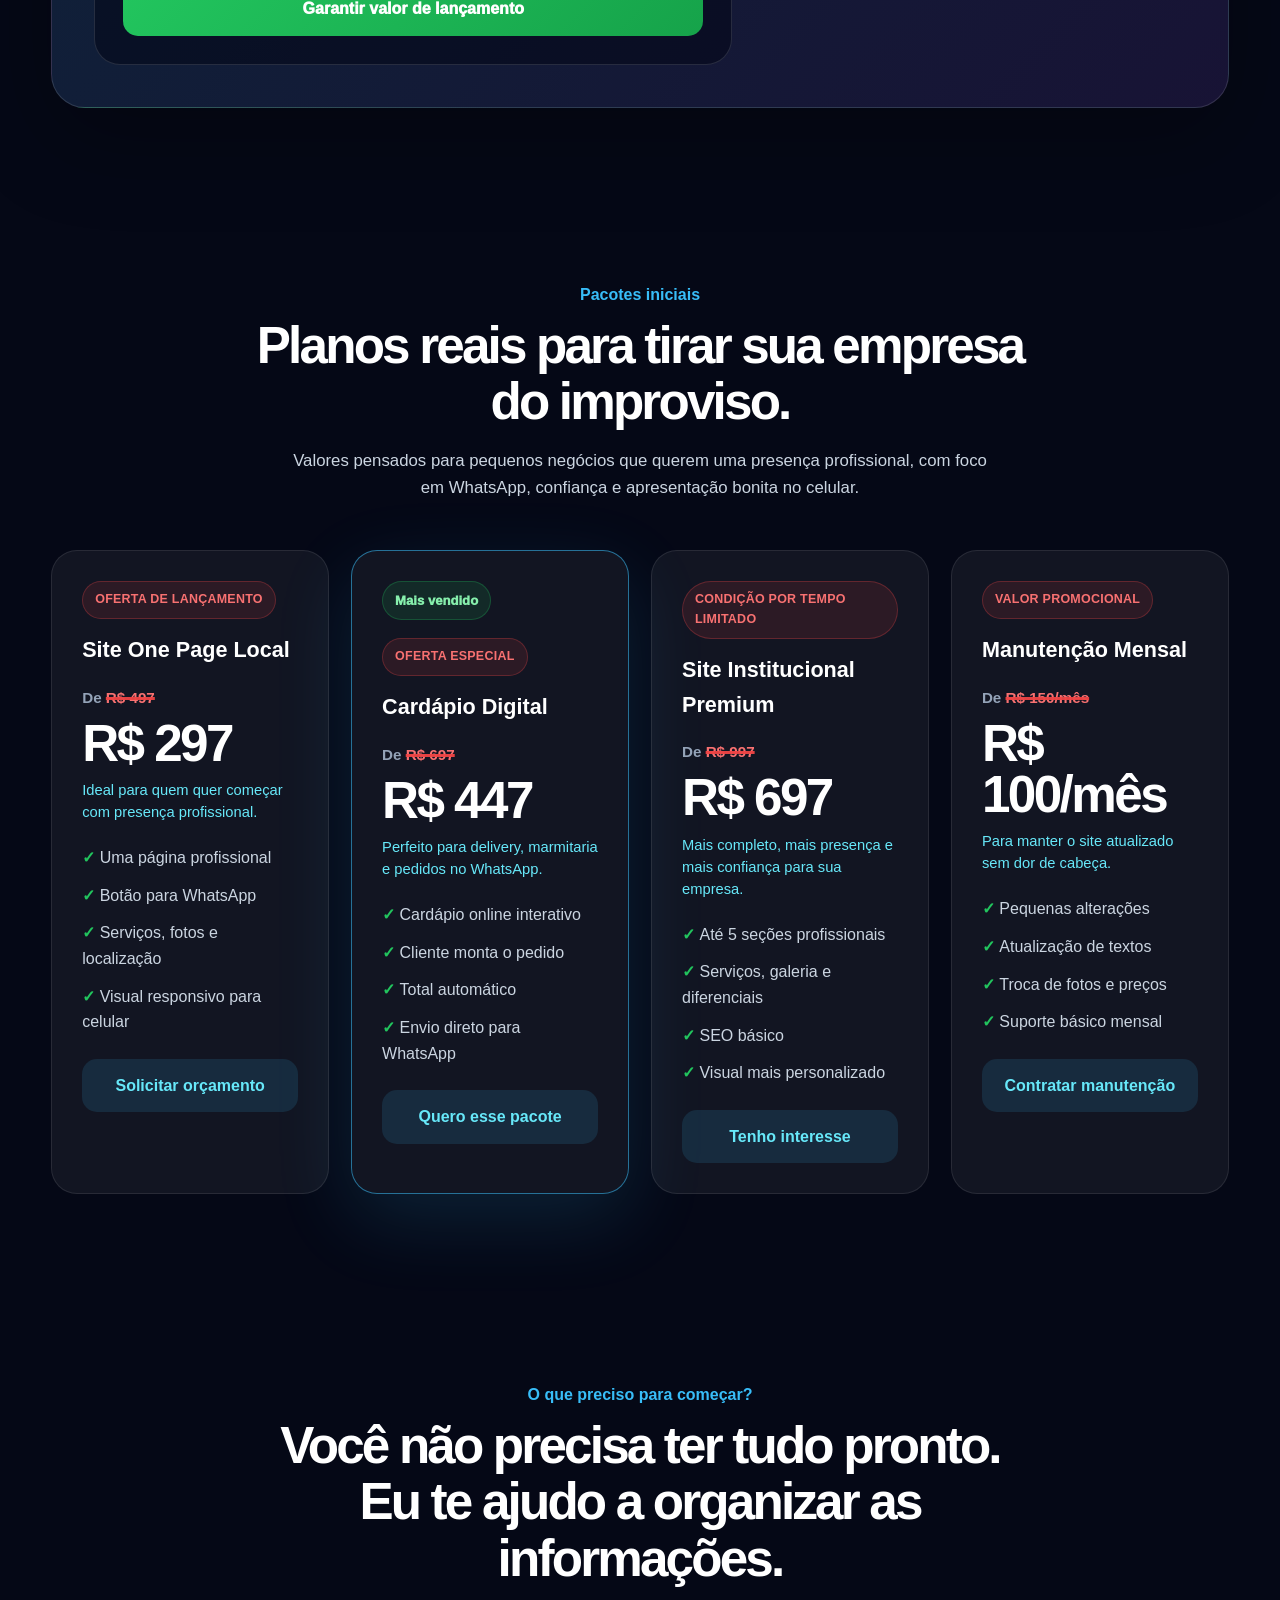
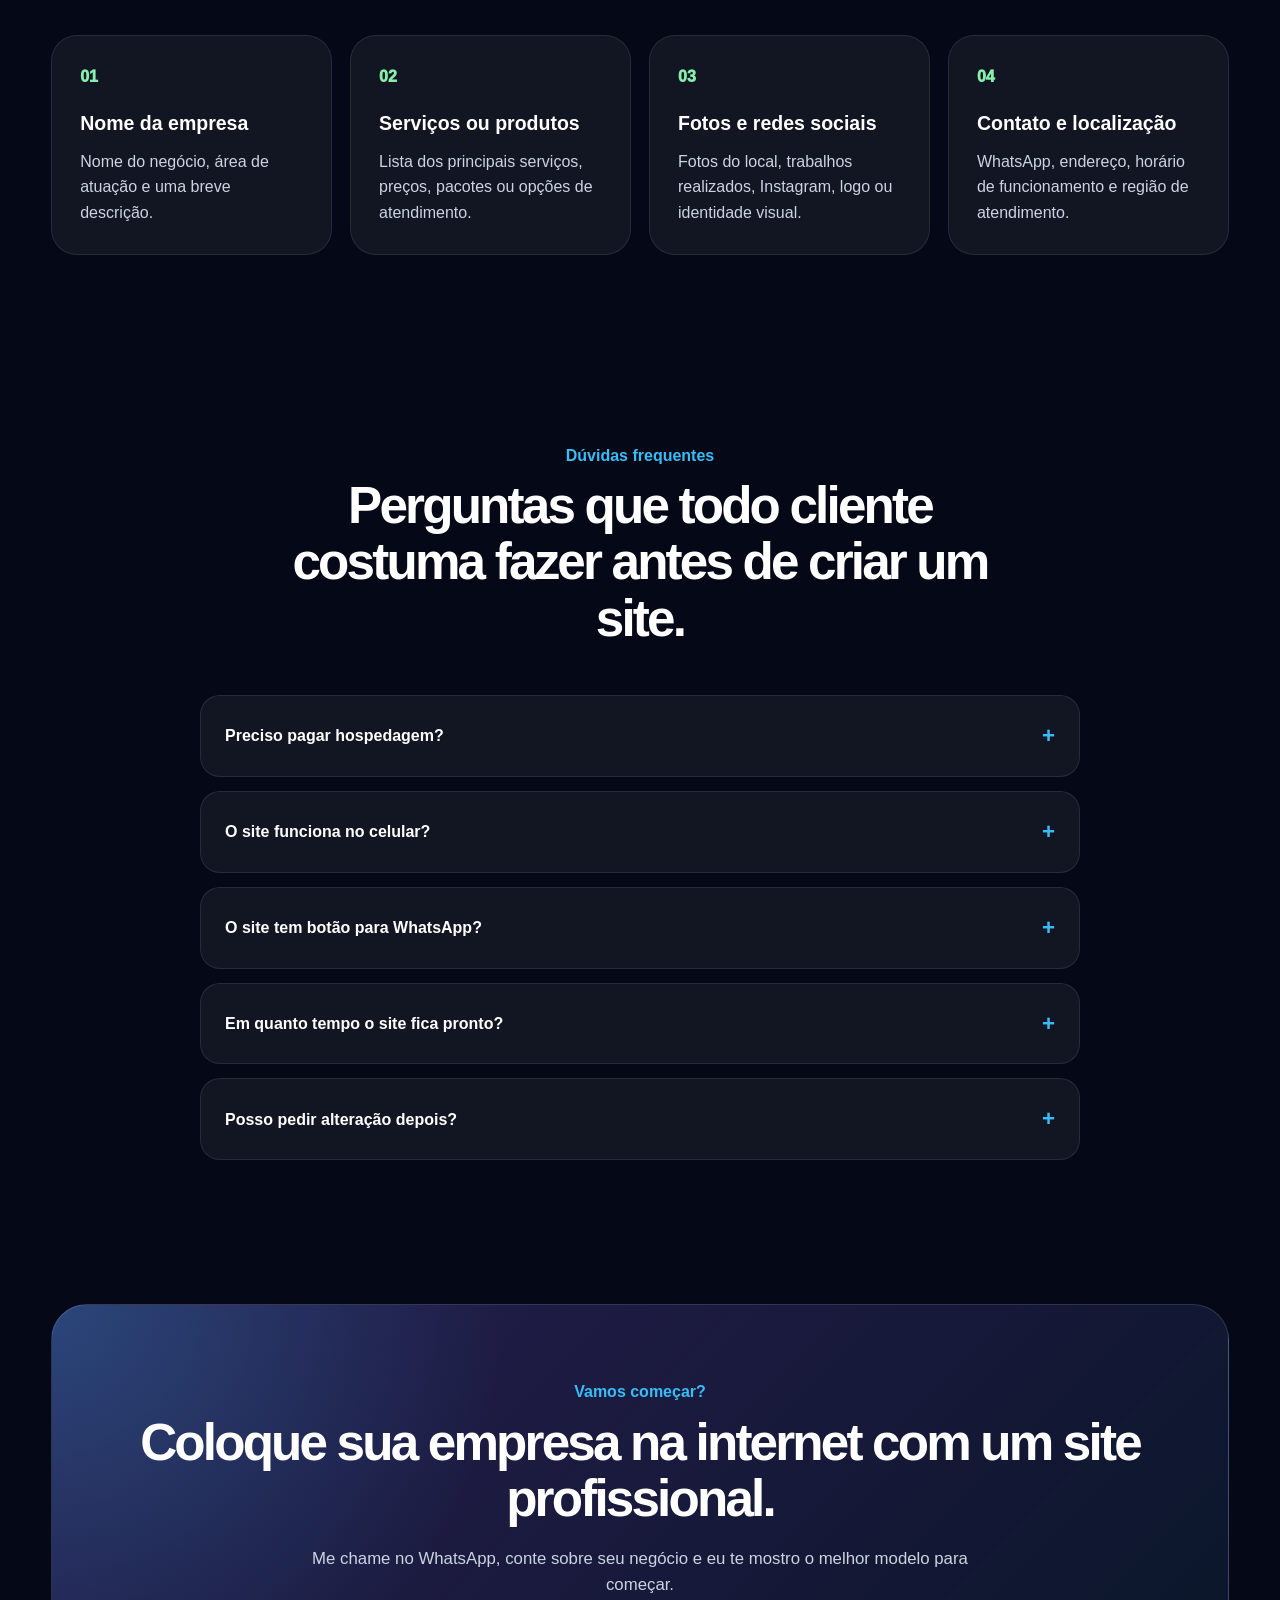
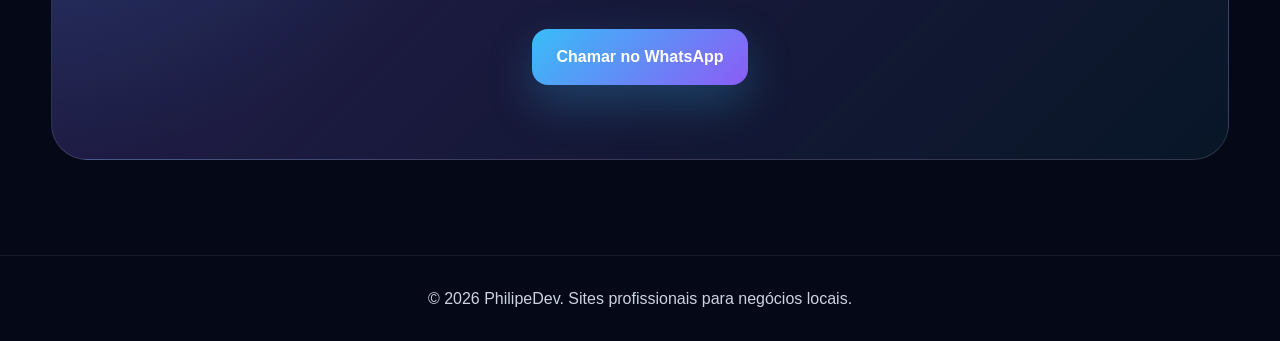
==== commit 87e5c31b: "Adiciona precos promocionais na home" ====
--- a/index.html
+++ b/index.html
@@ -349,6 +349,9 @@
         </section>
 
         <section class="launch-offer">
+            <p class="pricing-alert">
+                Condição promocional para os primeiros clientes atendidos.
+            </p>
             <div>
                 <span>Oferta de lançamento</span>
                 <h2>Os 3 primeiros sites com valor especial para a sua empresa.</h2>
@@ -377,51 +380,83 @@
 
             <div class="pricing-grid premium-pricing-grid">
                 <article class="price-card">
+                    <span class="promo-label">Oferta de lançamento</span>
                     <h3>Site One Page Local</h3>
-                    <p class="price">R$ 497</p>
+
+                    <div class="price-stack">
+                        <p class="old-price">De <span>R$ 497</span></p>
+                        <p class="new-price">R$ 297</p>
+                        <p class="promo-note">Ideal para quem quer começar com presença profissional.</p>
+                    </div>
+
                     <ul>
                         <li>Uma página profissional</li>
                         <li>Botão para WhatsApp</li>
                         <li>Serviços, fotos e localização</li>
                         <li>Visual responsivo para celular</li>
                     </ul>
+
                     <a href="https://wa.me/5561986828608" target="_blank">Solicitar orçamento</a>
                 </article>
 
                 <article class="price-card featured best-choice">
                     <span class="price-badge">Mais vendido</span>
+                    <span class="promo-label">Oferta especial</span>
                     <h3>Cardápio Digital</h3>
-                    <p class="price">R$ 697</p>
+
+                    <div class="price-stack">
+                        <p class="old-price">De <span>R$ 697</span></p>
+                        <p class="new-price">R$ 447</p>
+                        <p class="promo-note">Perfeito para delivery, marmitaria e pedidos no WhatsApp.</p>
+                    </div>
+
                     <ul>
                         <li>Cardápio online interativo</li>
                         <li>Cliente monta o pedido</li>
                         <li>Total automático</li>
                         <li>Envio direto para WhatsApp</li>
                     </ul>
+
                     <a href="https://wa.me/5561986828608" target="_blank">Quero esse pacote</a>
                 </article>
 
                 <article class="price-card">
+                    <span class="promo-label">Condição por tempo limitado</span>
                     <h3>Site Institucional Premium</h3>
-                    <p class="price">R$ 997</p>
+
+                    <div class="price-stack">
+                        <p class="old-price">De <span>R$ 997</span></p>
+                        <p class="new-price">R$ 697</p>
+                        <p class="promo-note">Mais completo, mais presença e mais confiança para sua empresa.</p>
+                    </div>
+
                     <ul>
                         <li>Até 5 seções profissionais</li>
                         <li>Serviços, galeria e diferenciais</li>
                         <li>SEO básico</li>
                         <li>Visual mais personalizado</li>
                     </ul>
+
                     <a href="https://wa.me/5561986828608" target="_blank">Tenho interesse</a>
                 </article>
 
                 <article class="price-card">
+                    <span class="promo-label">Valor promocional</span>
                     <h3>Manutenção Mensal</h3>
-                    <p class="price">R$ 150/mês</p>
+
+                    <div class="price-stack">
+                        <p class="old-price">De <span>R$ 150/mês</span></p>
+                        <p class="new-price">R$ 100/mês</p>
+                        <p class="promo-note">Para manter o site atualizado sem dor de cabeça.</p>
+                    </div>
+
                     <ul>
                         <li>Pequenas alterações</li>
                         <li>Atualização de textos</li>
                         <li>Troca de fotos e preços</li>
                         <li>Suporte básico mensal</li>
                     </ul>
+
                     <a href="https://wa.me/5561986828608" target="_blank">Contratar manutenção</a>
                 </article>
             </div>
--- a/style.css
+++ b/style.css
@@ -1705,4 +1705,58 @@
     .premium-pricing-grid {
         grid-template-columns: 1fr;
     }
+}
+
+/* Promoção nos cards de preço */
+.promo-label {
+    display: inline-flex;
+    margin-bottom: 14px;
+    padding: 8px 12px;
+    border-radius: 999px;
+    background: rgba(239, 68, 68, 0.12);
+    border: 1px solid rgba(239, 68, 68, 0.28);
+    color: #f87171;
+    font-size: 0.78rem;
+    font-weight: 900;
+    letter-spacing: 0.02em;
+    text-transform: uppercase;
+}
+
+.price-stack {
+    margin: 18px 0 22px;
+}
+
+.old-price {
+    margin: 0 0 8px;
+    color: #94a3b8;
+    font-size: 0.95rem;
+    font-weight: 700;
+}
+
+.old-price span {
+    color: #f87171;
+    text-decoration: line-through;
+    text-decoration-thickness: 3px;
+    text-decoration-color: rgba(239, 68, 68, 0.95);
+}
+
+.new-price {
+    margin: 0;
+    font-size: clamp(2.3rem, 4vw, 3.4rem);
+    line-height: 1;
+    font-weight: 900;
+    color: #ffffff;
+    letter-spacing: -0.05em;
+}
+
+.promo-note {
+    margin-top: 10px;
+    color: #67e8f9;
+    font-size: 0.92rem;
+    line-height: 1.5;
+    max-width: 260px;
+}
+
+.price-card ul {
+    margin-top: 10px;
 }
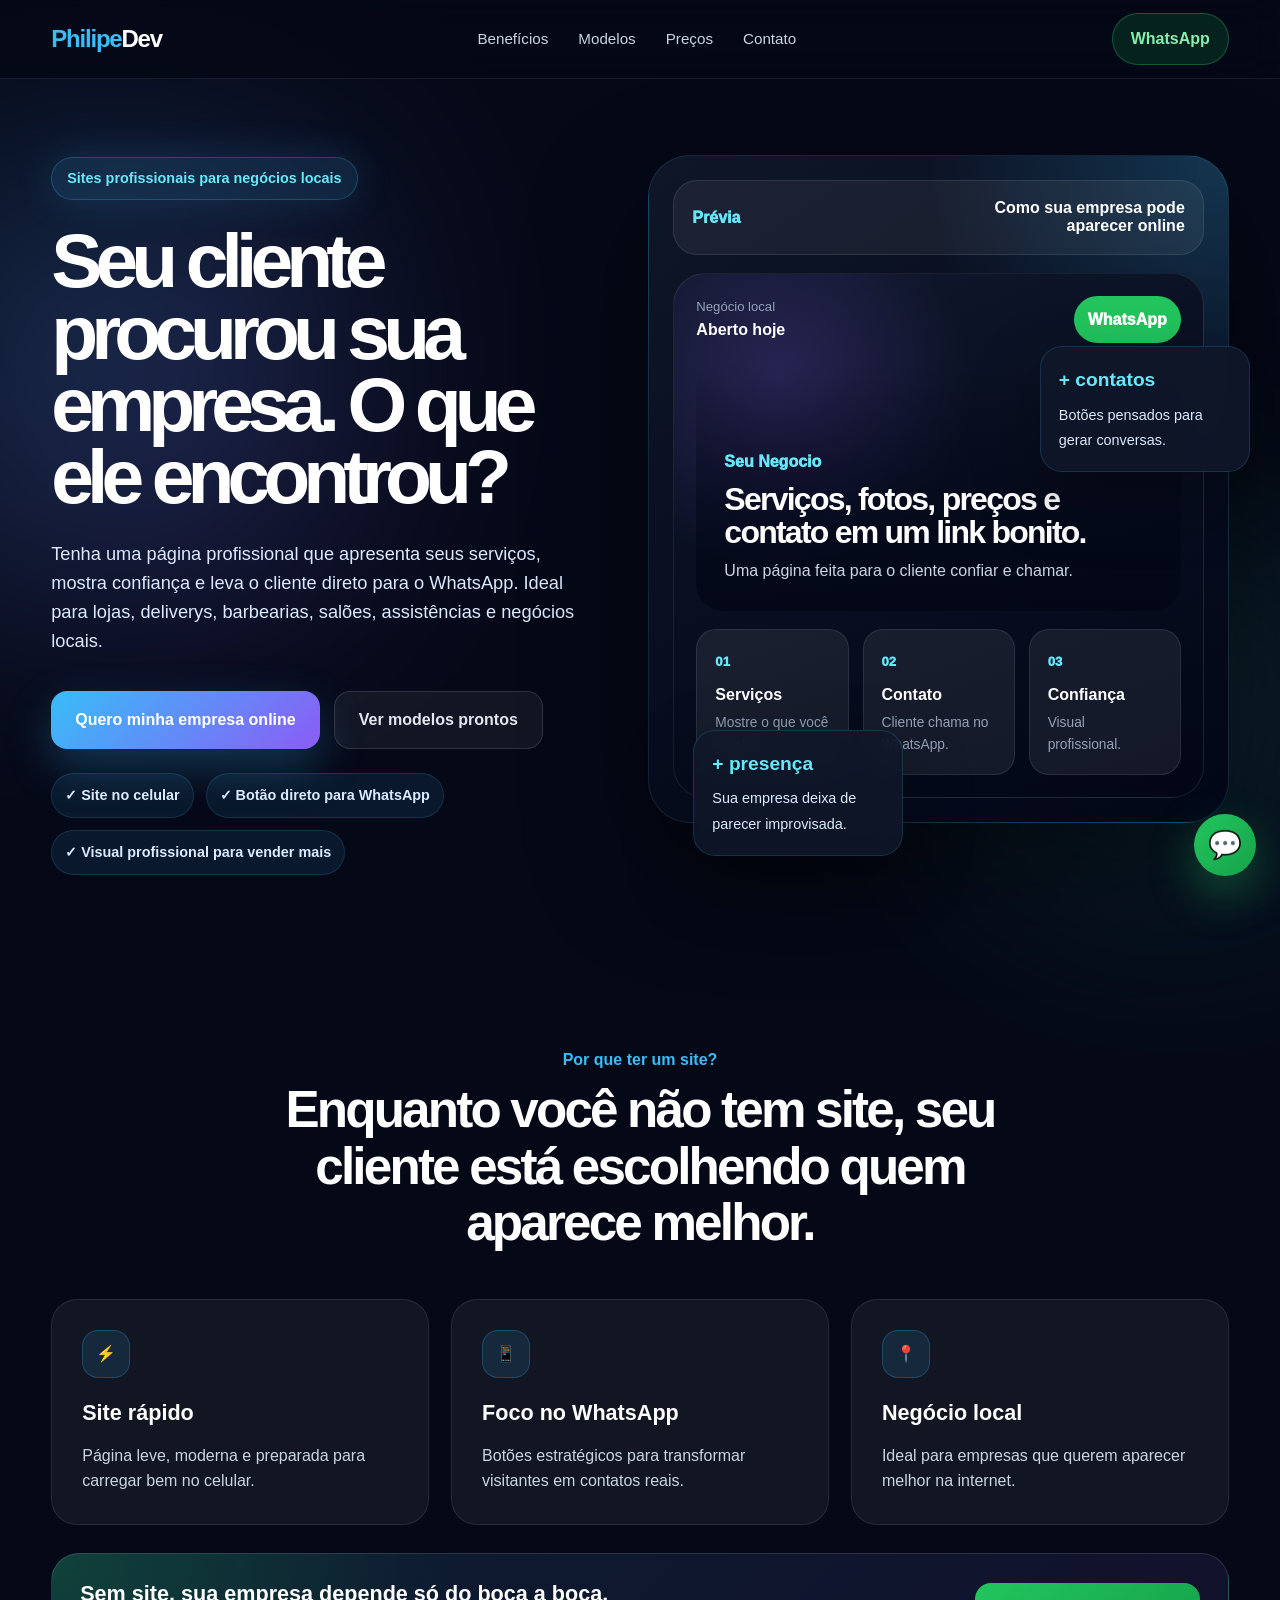
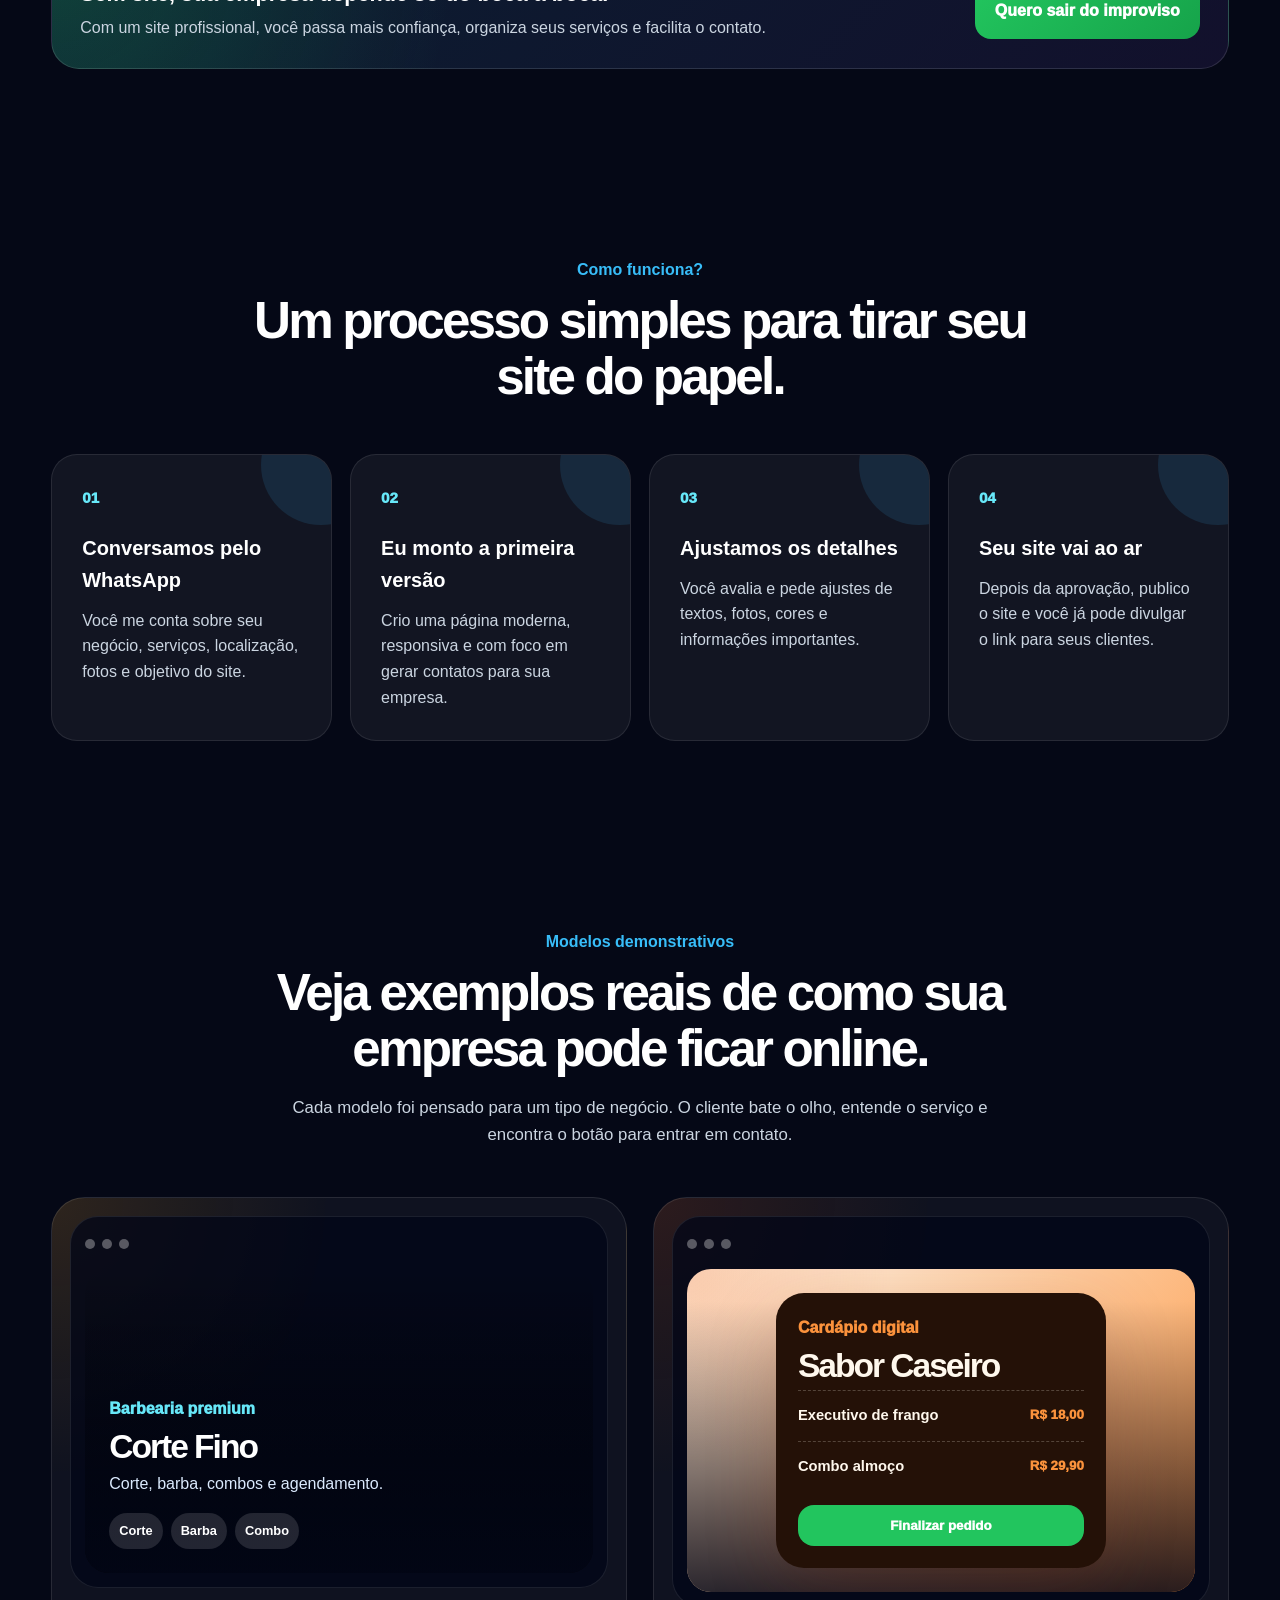
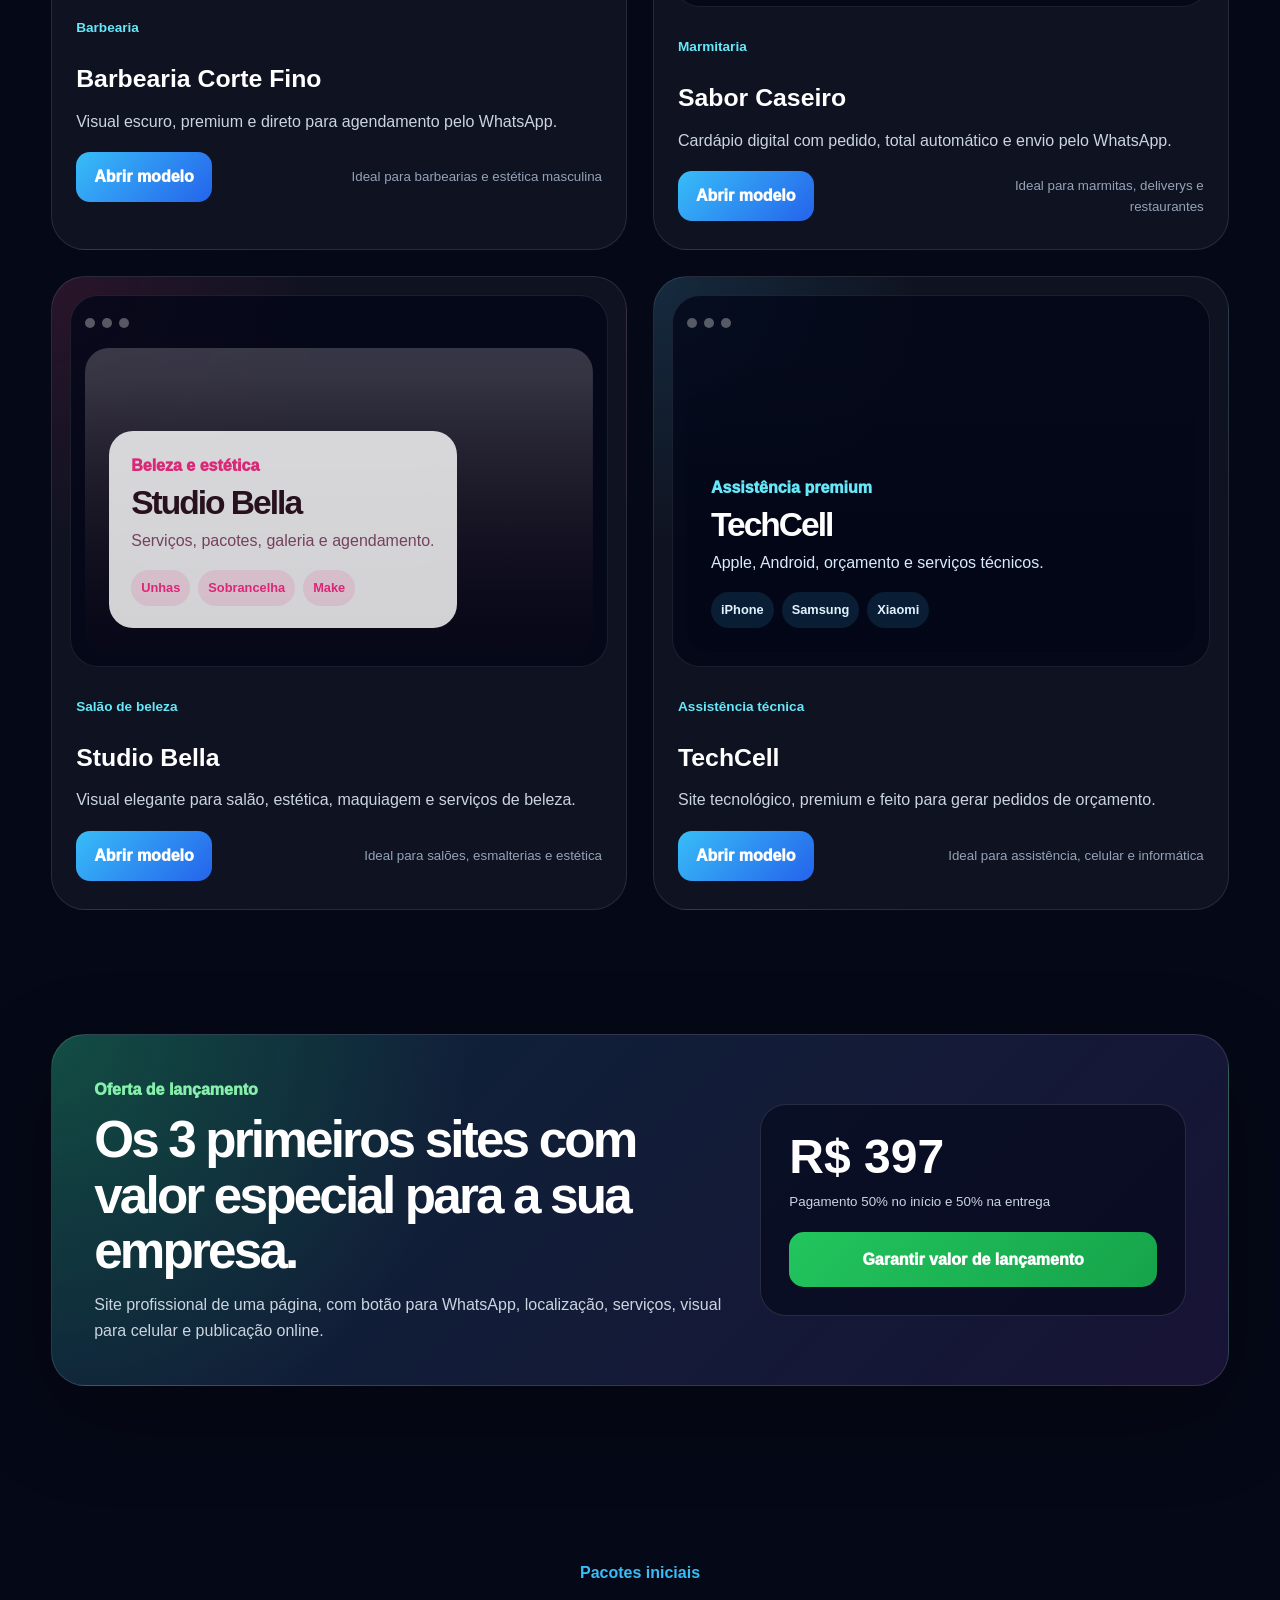
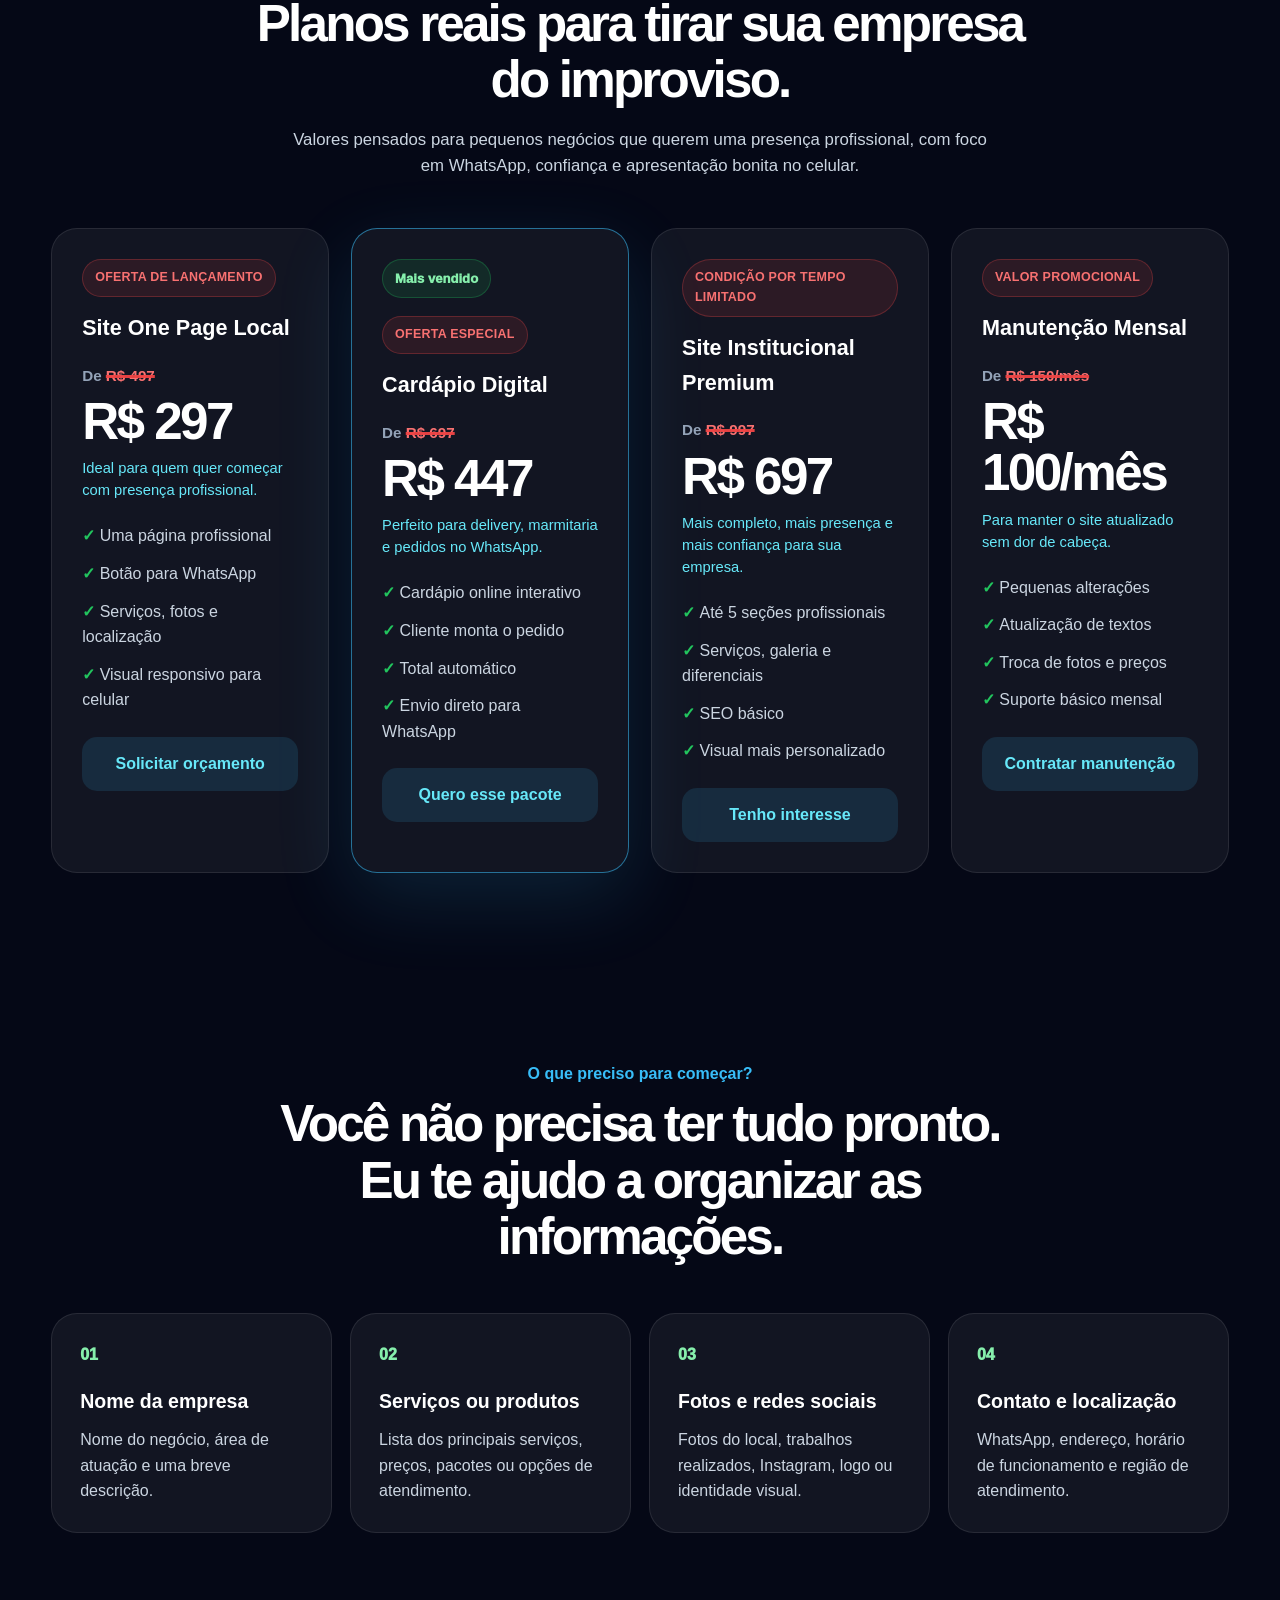
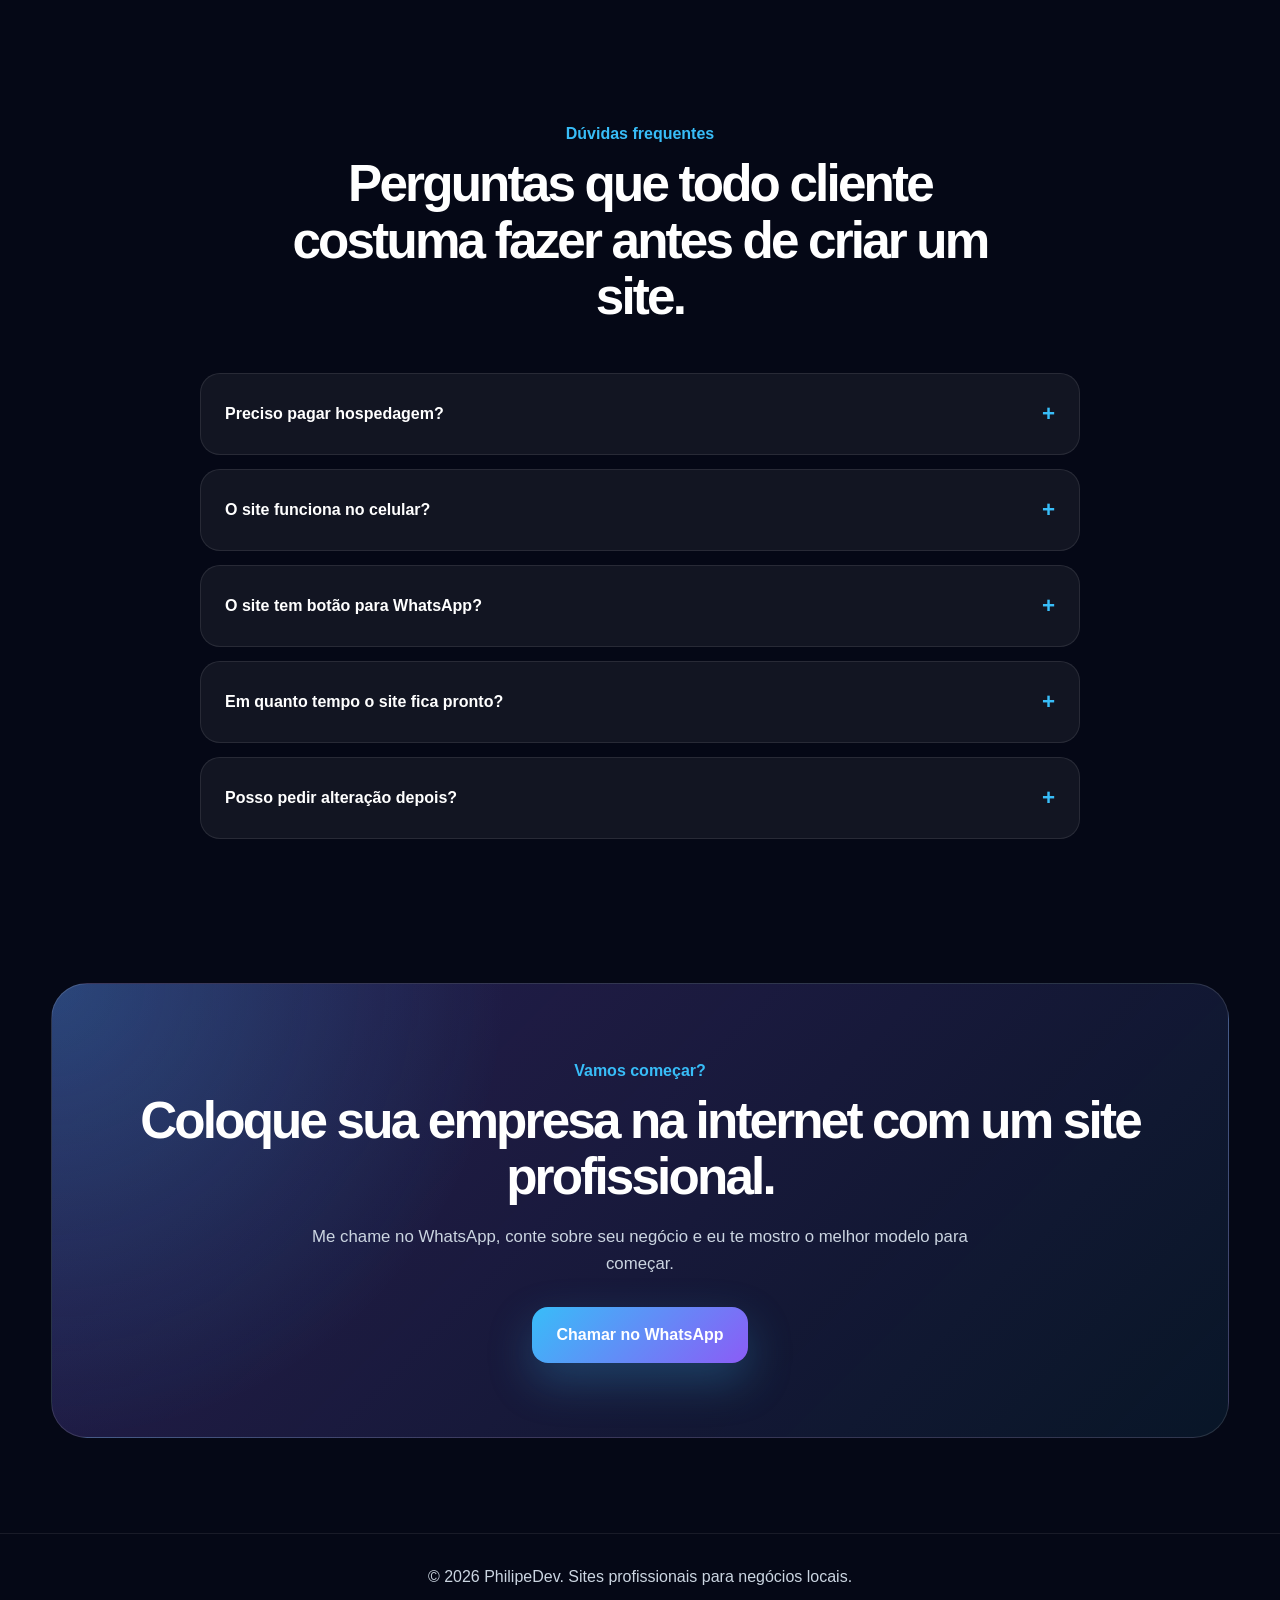
==== commit 91aeb237: "Adiciona precos promocionais na home" ====
--- a/index.html
+++ b/index.html
@@ -349,9 +349,6 @@
         </section>
 
         <section class="launch-offer">
-            <p class="pricing-alert">
-                Condição promocional para os primeiros clientes atendidos.
-            </p>
             <div>
                 <span>Oferta de lançamento</span>
                 <h2>Os 3 primeiros sites com valor especial para a sua empresa.</h2>
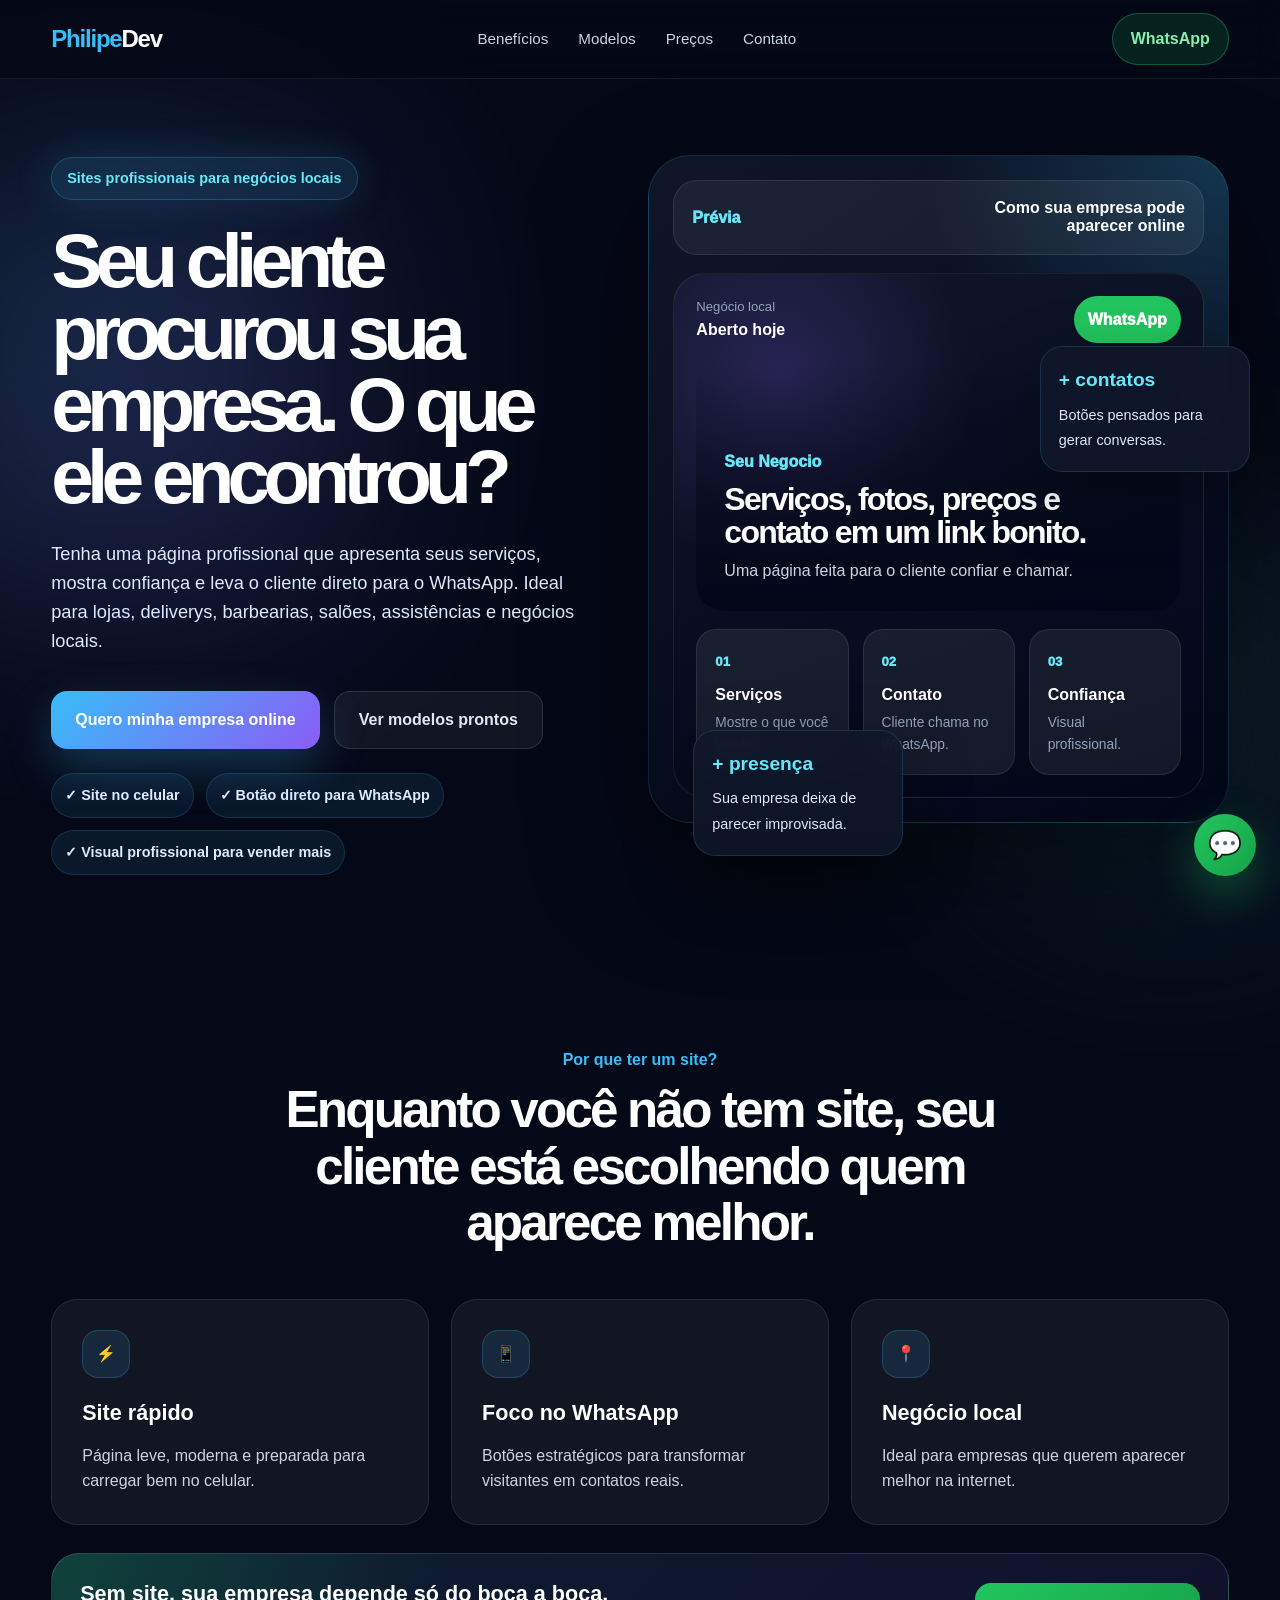
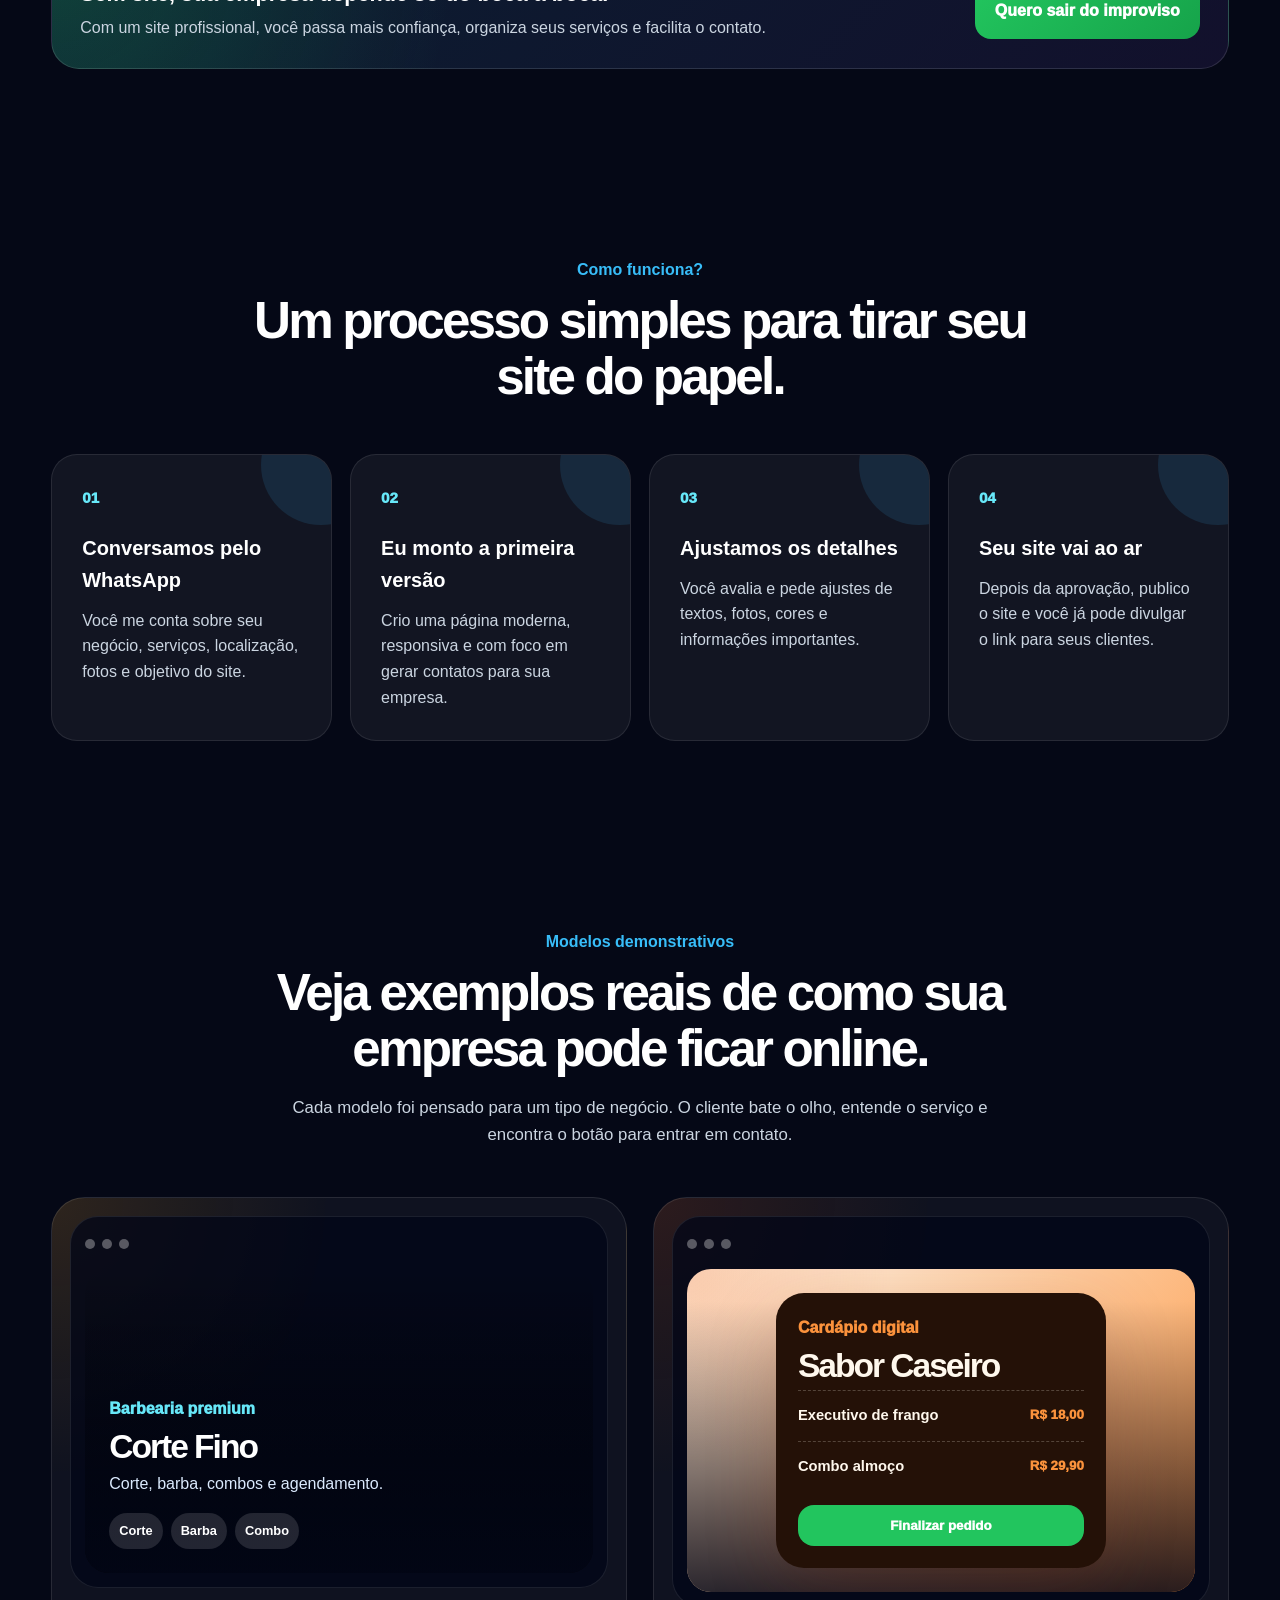
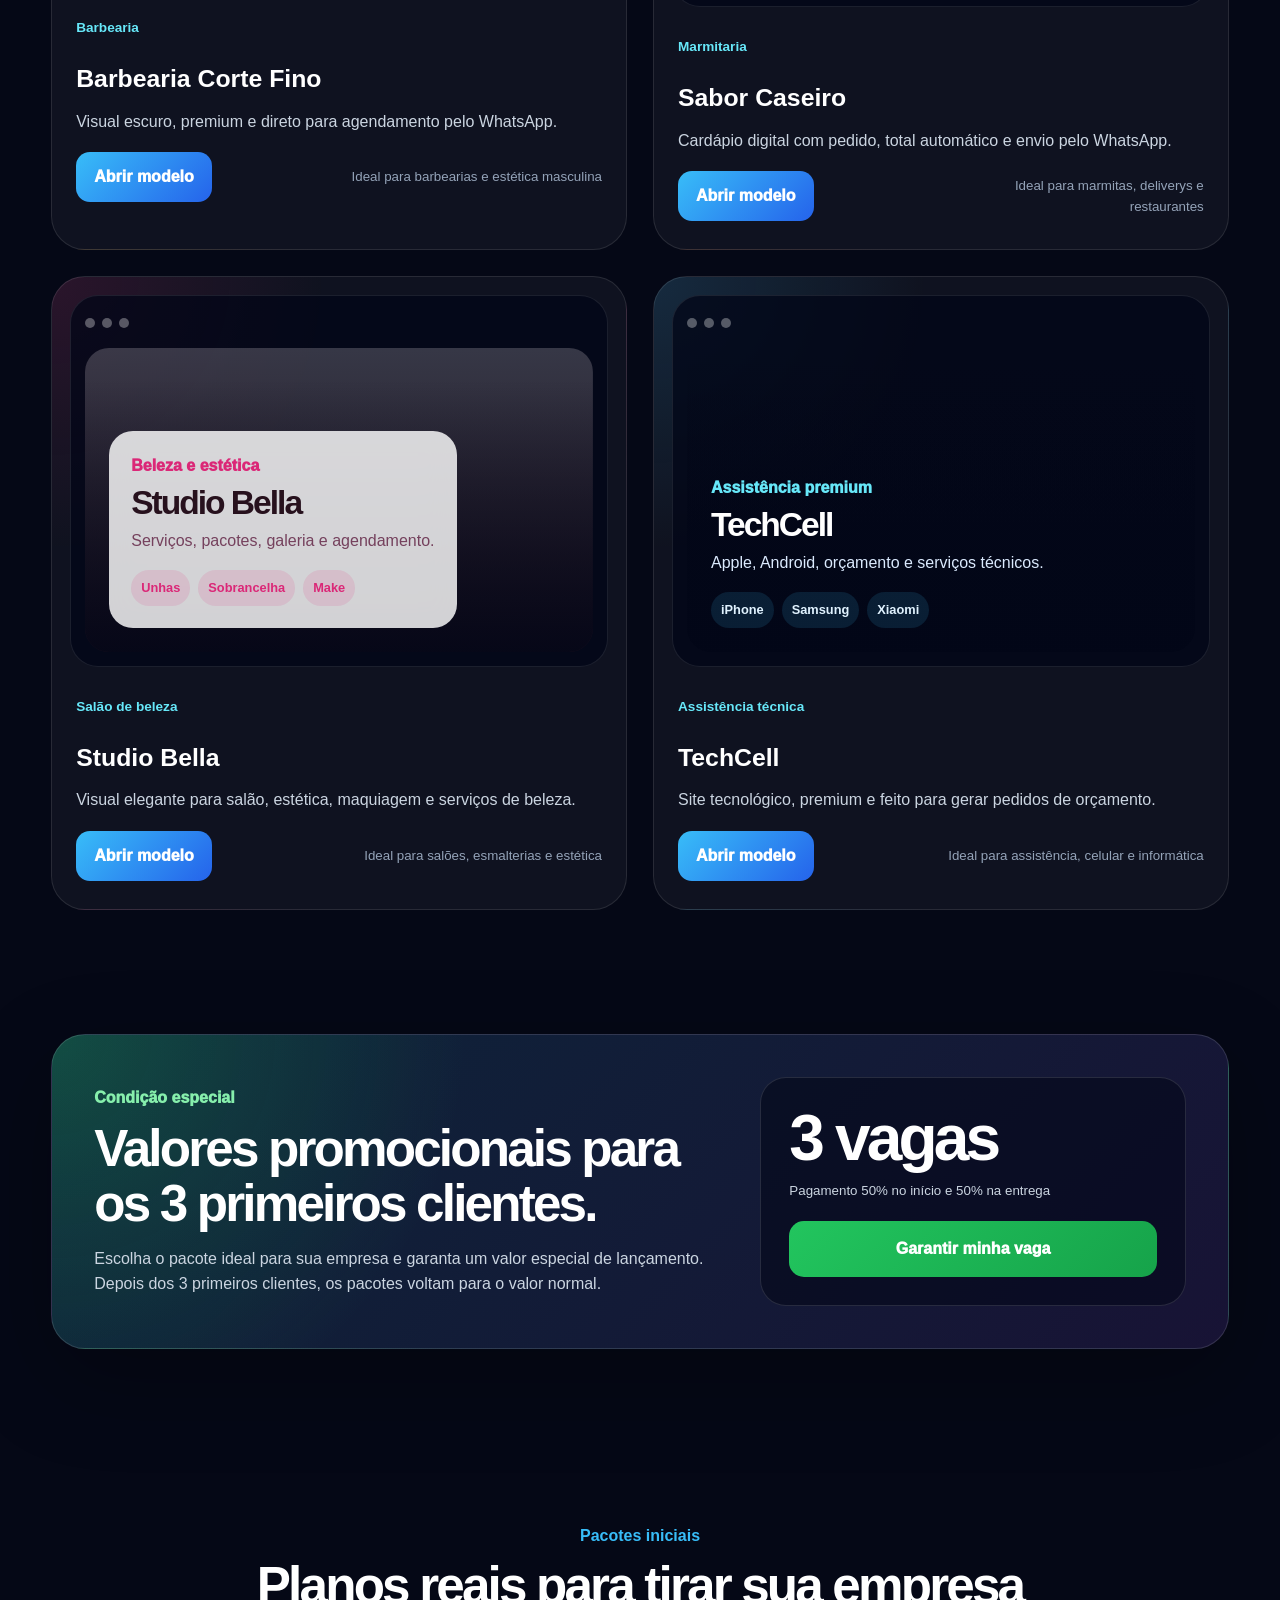
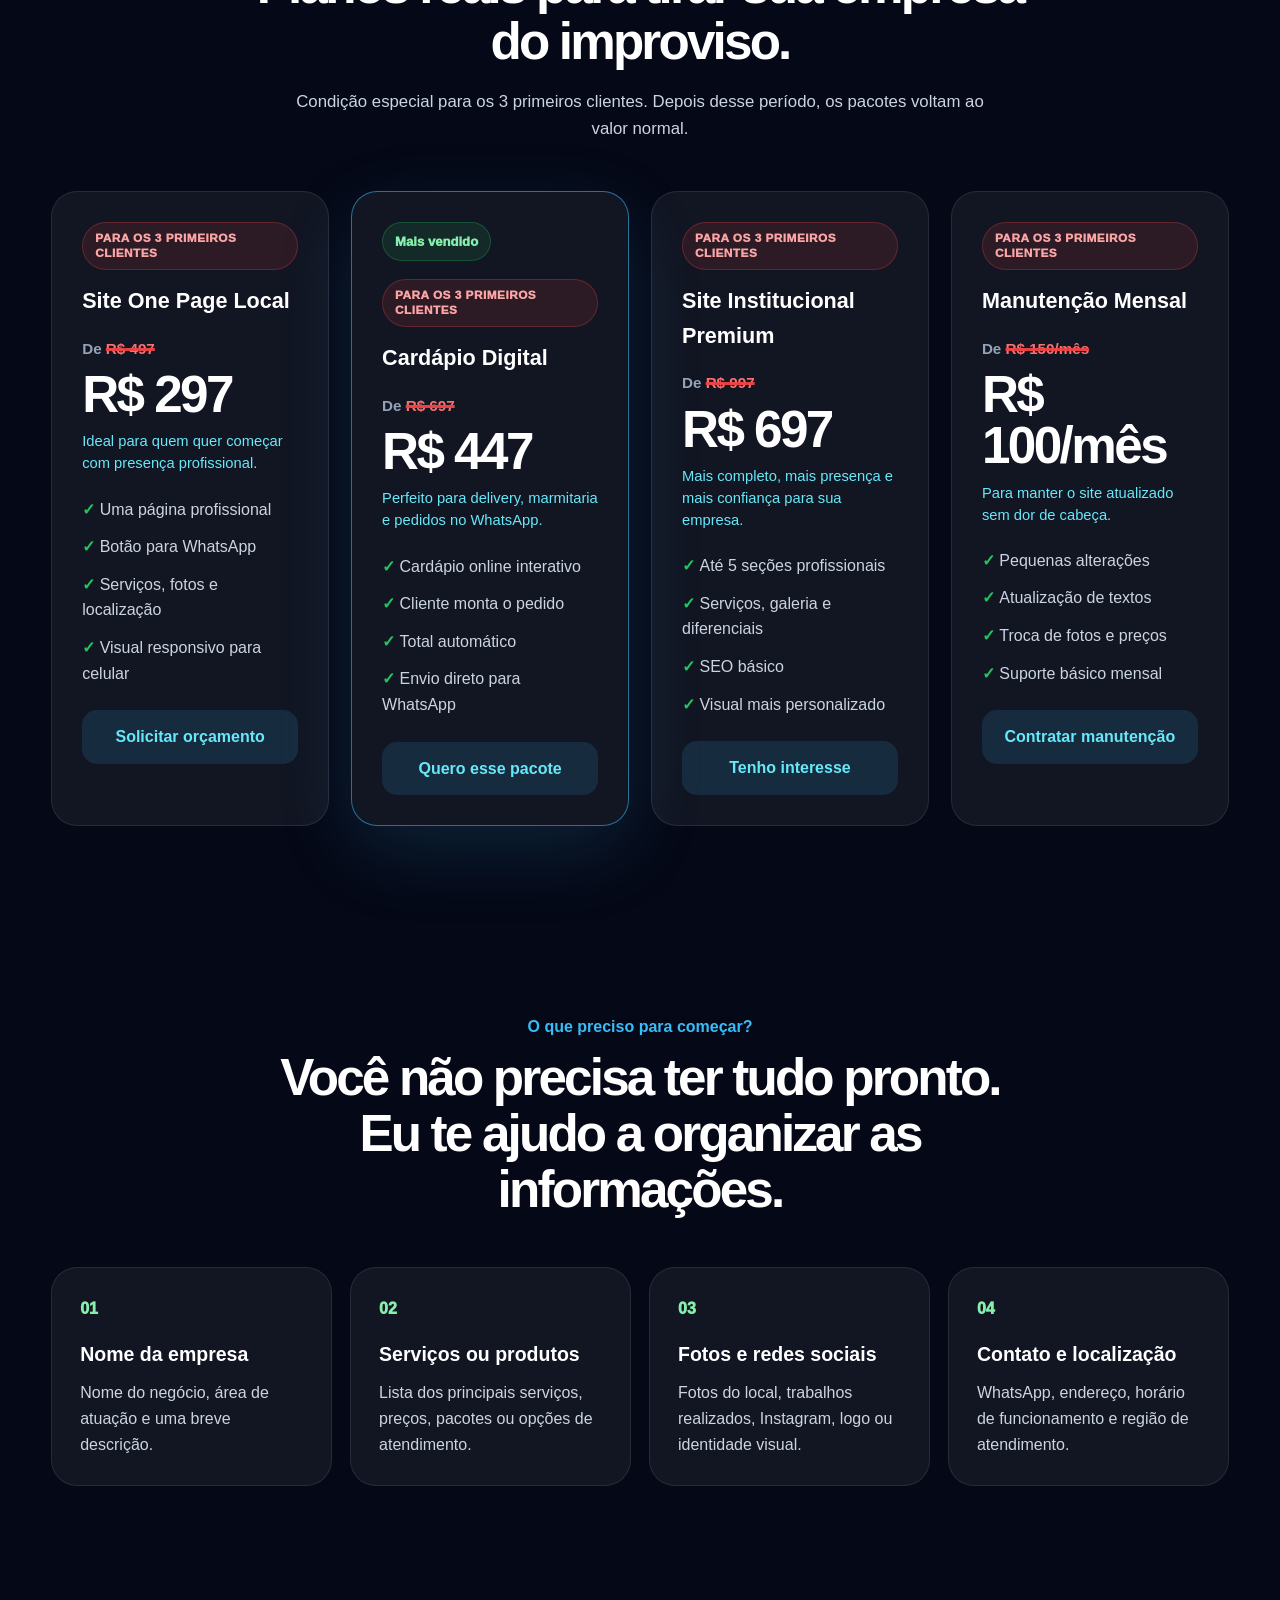
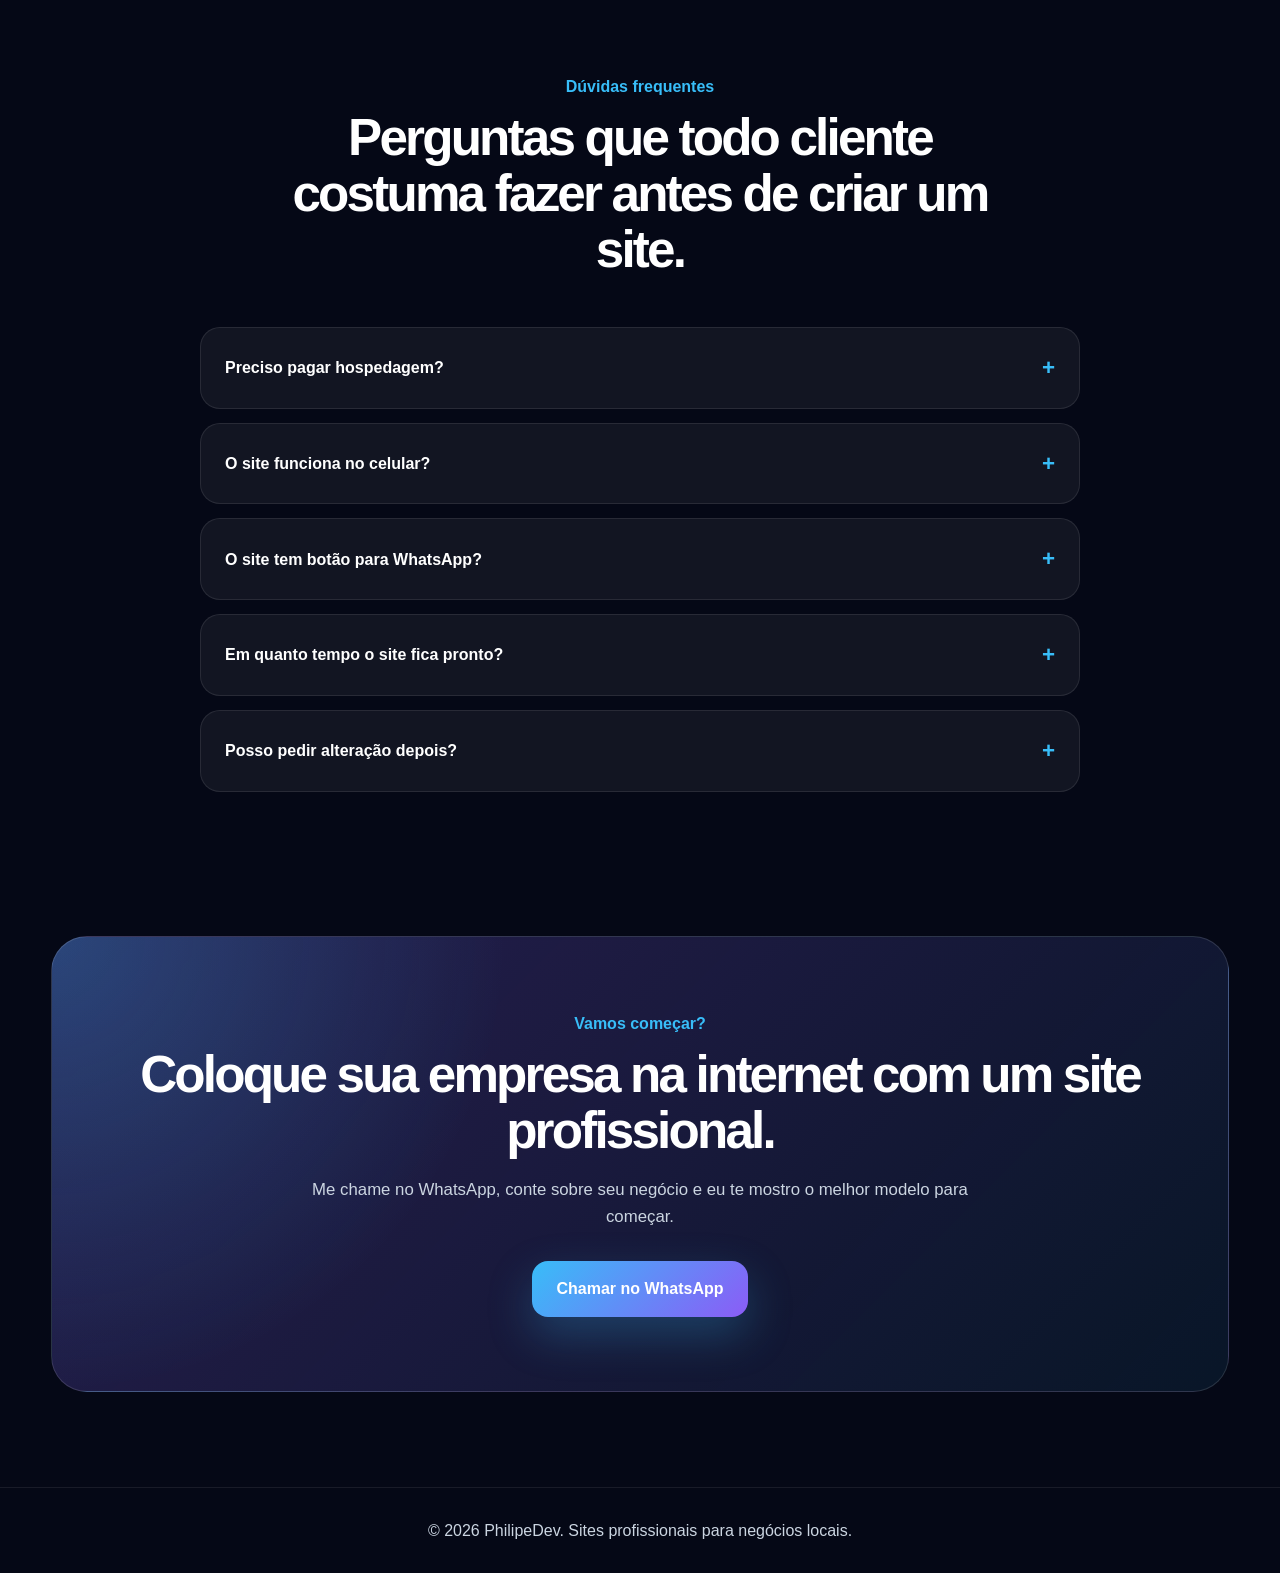
==== commit 98077ad2: "Padroniza promocao para os primeiros tres clientes" ====
--- a/index.html
+++ b/index.html
@@ -350,18 +350,18 @@
 
         <section class="launch-offer">
             <div>
-                <span>Oferta de lançamento</span>
-                <h2>Os 3 primeiros sites com valor especial para a sua empresa.</h2>
+                <span>Condição especial</span>
+                <h2>Valores promocionais para os 3 primeiros clientes.</h2>
                 <p>
-                    Site profissional de uma página, com botão para WhatsApp, localização, serviços,
-                    visual para celular e publicação online.
+                    Escolha o pacote ideal para sua empresa e garanta um valor especial de lançamento.
+                    Depois dos 3 primeiros clientes, os pacotes voltam para o valor normal.
                 </p>
             </div>
 
             <div class="offer-box">
-                <strong>R$ 397</strong>
+                <strong>3 vagas</strong>
                 <small>Pagamento 50% no início e 50% na entrega</small>
-                <a href="https://wa.me/5561986828608" target="_blank">Garantir valor de lançamento</a>
+                <a href="https://wa.me/5561986828608" target="_blank">Garantir minha vaga</a>
             </div>
         </section>
 
@@ -370,14 +370,14 @@
                 <span>Pacotes iniciais</span>
                 <h2>Planos reais para tirar sua empresa do improviso.</h2>
                 <p class="section-subtitle">
-                    Valores pensados para pequenos negócios que querem uma presença profissional,
-                    com foco em WhatsApp, confiança e apresentação bonita no celular.
+                    Condição especial para os 3 primeiros clientes. Depois desse período,
+                    os pacotes voltam ao valor normal.
                 </p>
             </div>
 
             <div class="pricing-grid premium-pricing-grid">
                 <article class="price-card">
-                    <span class="promo-label">Oferta de lançamento</span>
+                    <span class="promo-label">Para os 3 primeiros clientes</span>
                     <h3>Site One Page Local</h3>
 
                     <div class="price-stack">
@@ -398,7 +398,7 @@
 
                 <article class="price-card featured best-choice">
                     <span class="price-badge">Mais vendido</span>
-                    <span class="promo-label">Oferta especial</span>
+                    <span class="promo-label">Para os 3 primeiros clientes</span>
                     <h3>Cardápio Digital</h3>
 
                     <div class="price-stack">
@@ -418,7 +418,7 @@
                 </article>
 
                 <article class="price-card">
-                    <span class="promo-label">Condição por tempo limitado</span>
+                    <span class="promo-label">Para os 3 primeiros clientes</span>
                     <h3>Site Institucional Premium</h3>
 
                     <div class="price-stack">
@@ -438,7 +438,7 @@
                 </article>
 
                 <article class="price-card">
-                    <span class="promo-label">Valor promocional</span>
+                    <span class="promo-label">Para os 3 primeiros clientes</span>
                     <h3>Manutenção Mensal</h3>
 
                     <div class="price-stack">
--- a/style.css
+++ b/style.css
@@ -1759,4 +1759,27 @@
 
 .price-card ul {
     margin-top: 10px;
+}
+
+/* Ajuste dos selos promocionais */
+.promo-label {
+    display: inline-flex;
+    align-items: center;
+    justify-content: center;
+    margin-bottom: 14px;
+    padding: 8px 12px;
+    border-radius: 999px;
+    background: rgba(239, 68, 68, 0.12);
+    border: 1px solid rgba(239, 68, 68, 0.28);
+    color: #fca5a5;
+    font-size: 0.74rem;
+    font-weight: 950;
+    letter-spacing: 0.04em;
+    text-transform: uppercase;
+    line-height: 1.3;
+}
+
+.offer-box strong {
+    font-size: clamp(2.5rem, 5vw, 4rem);
+    letter-spacing: -0.06em;
 }
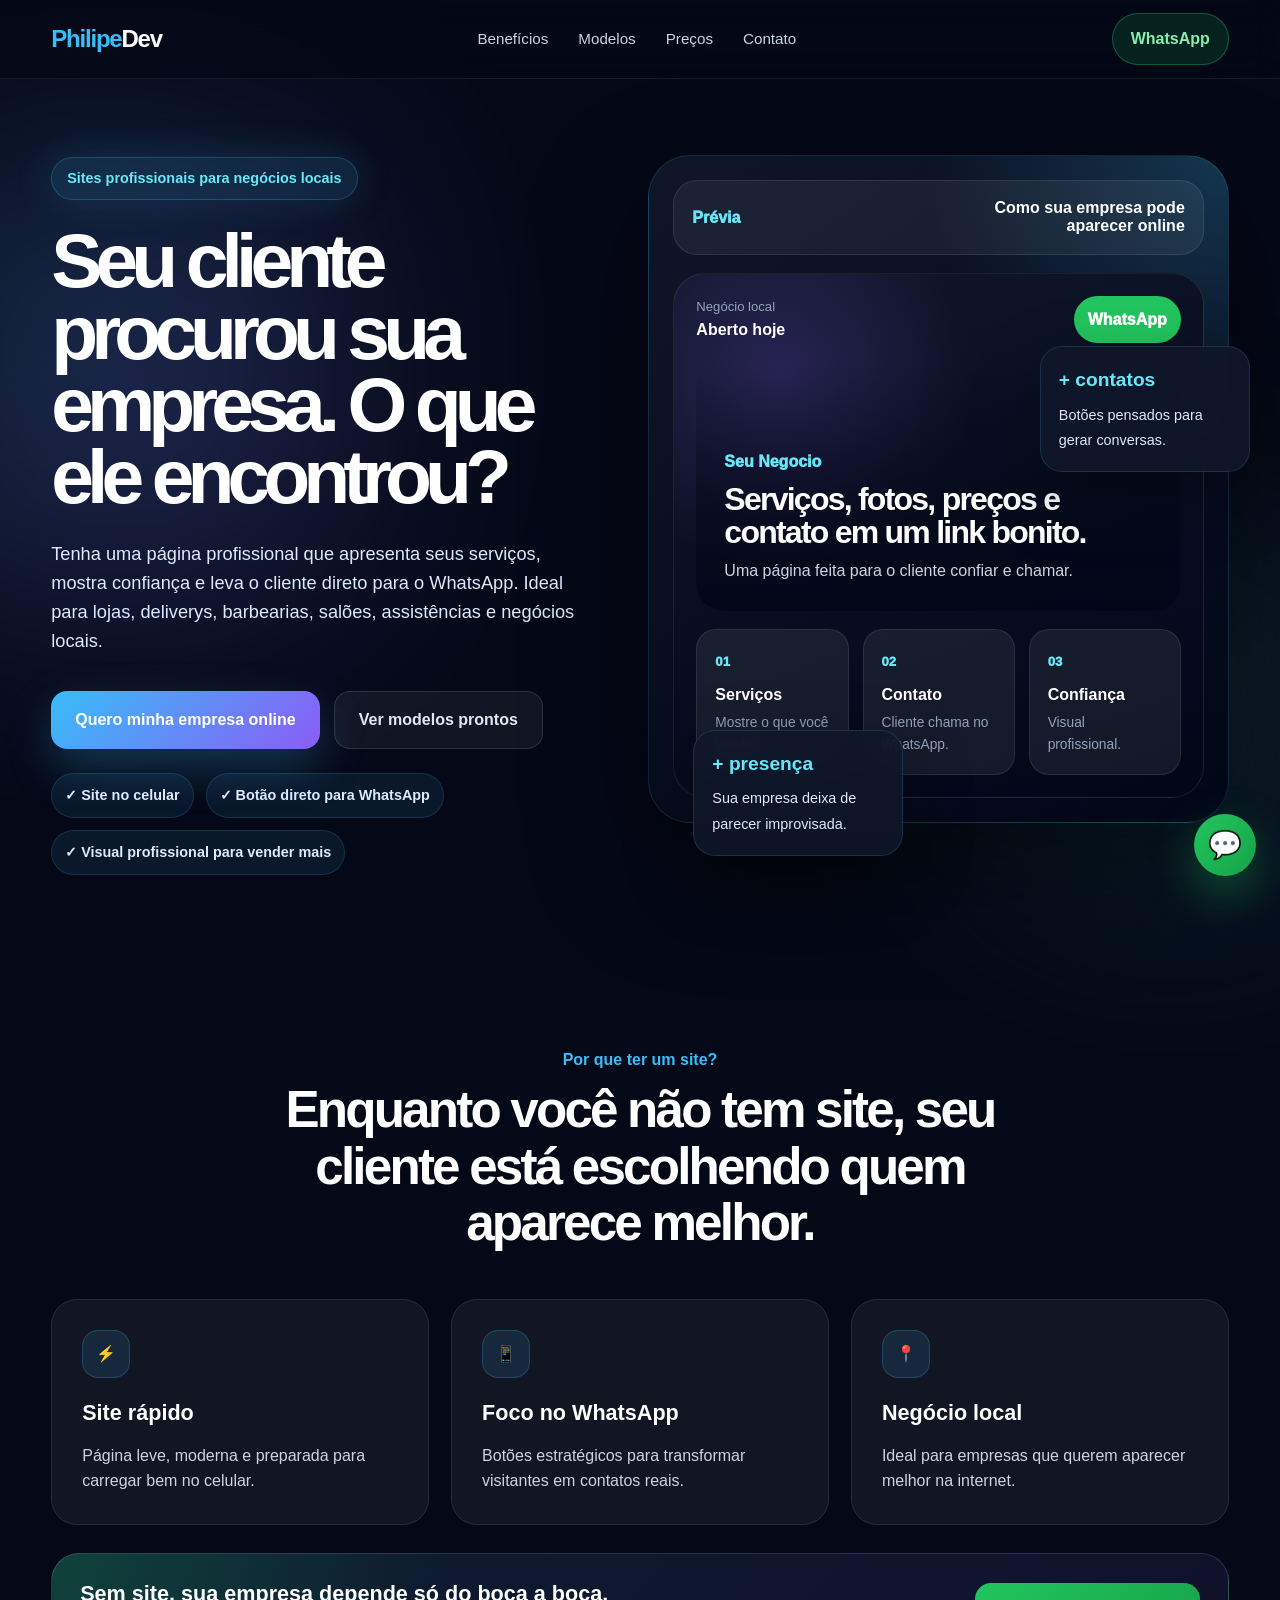
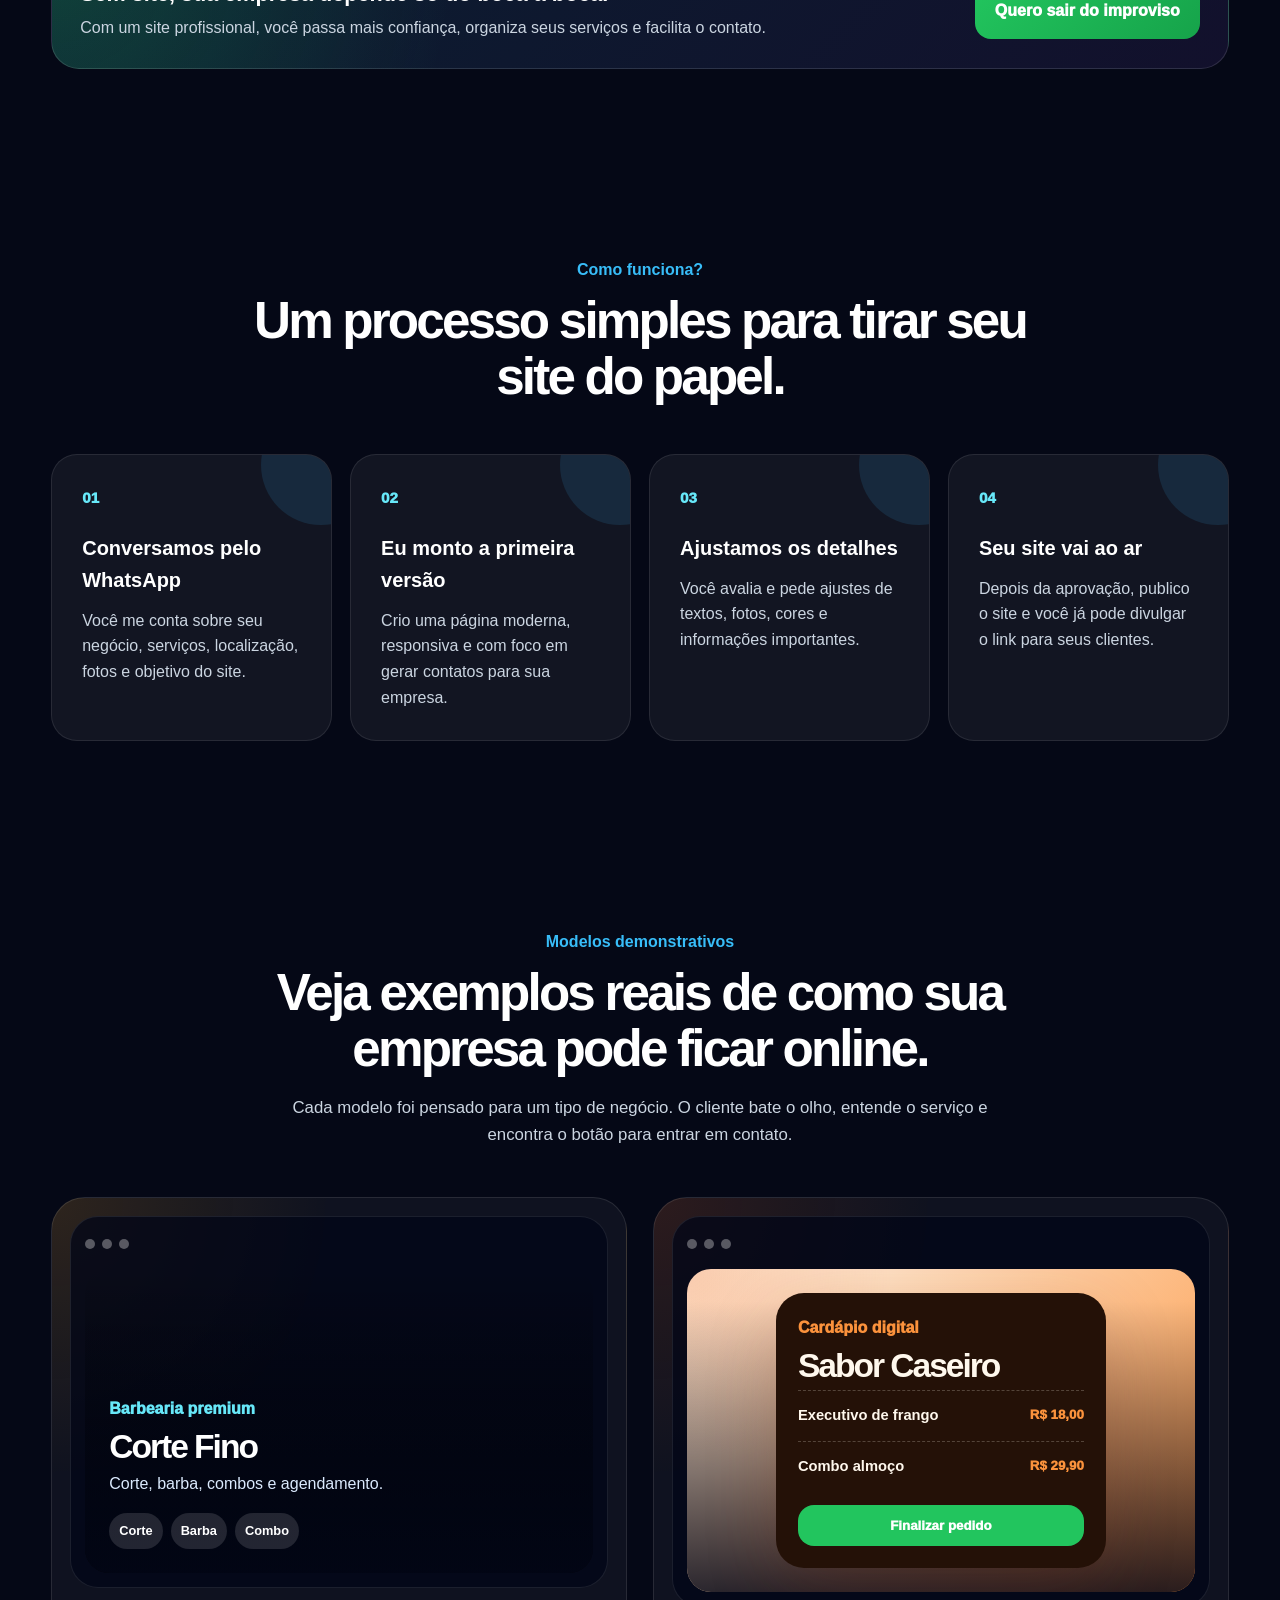
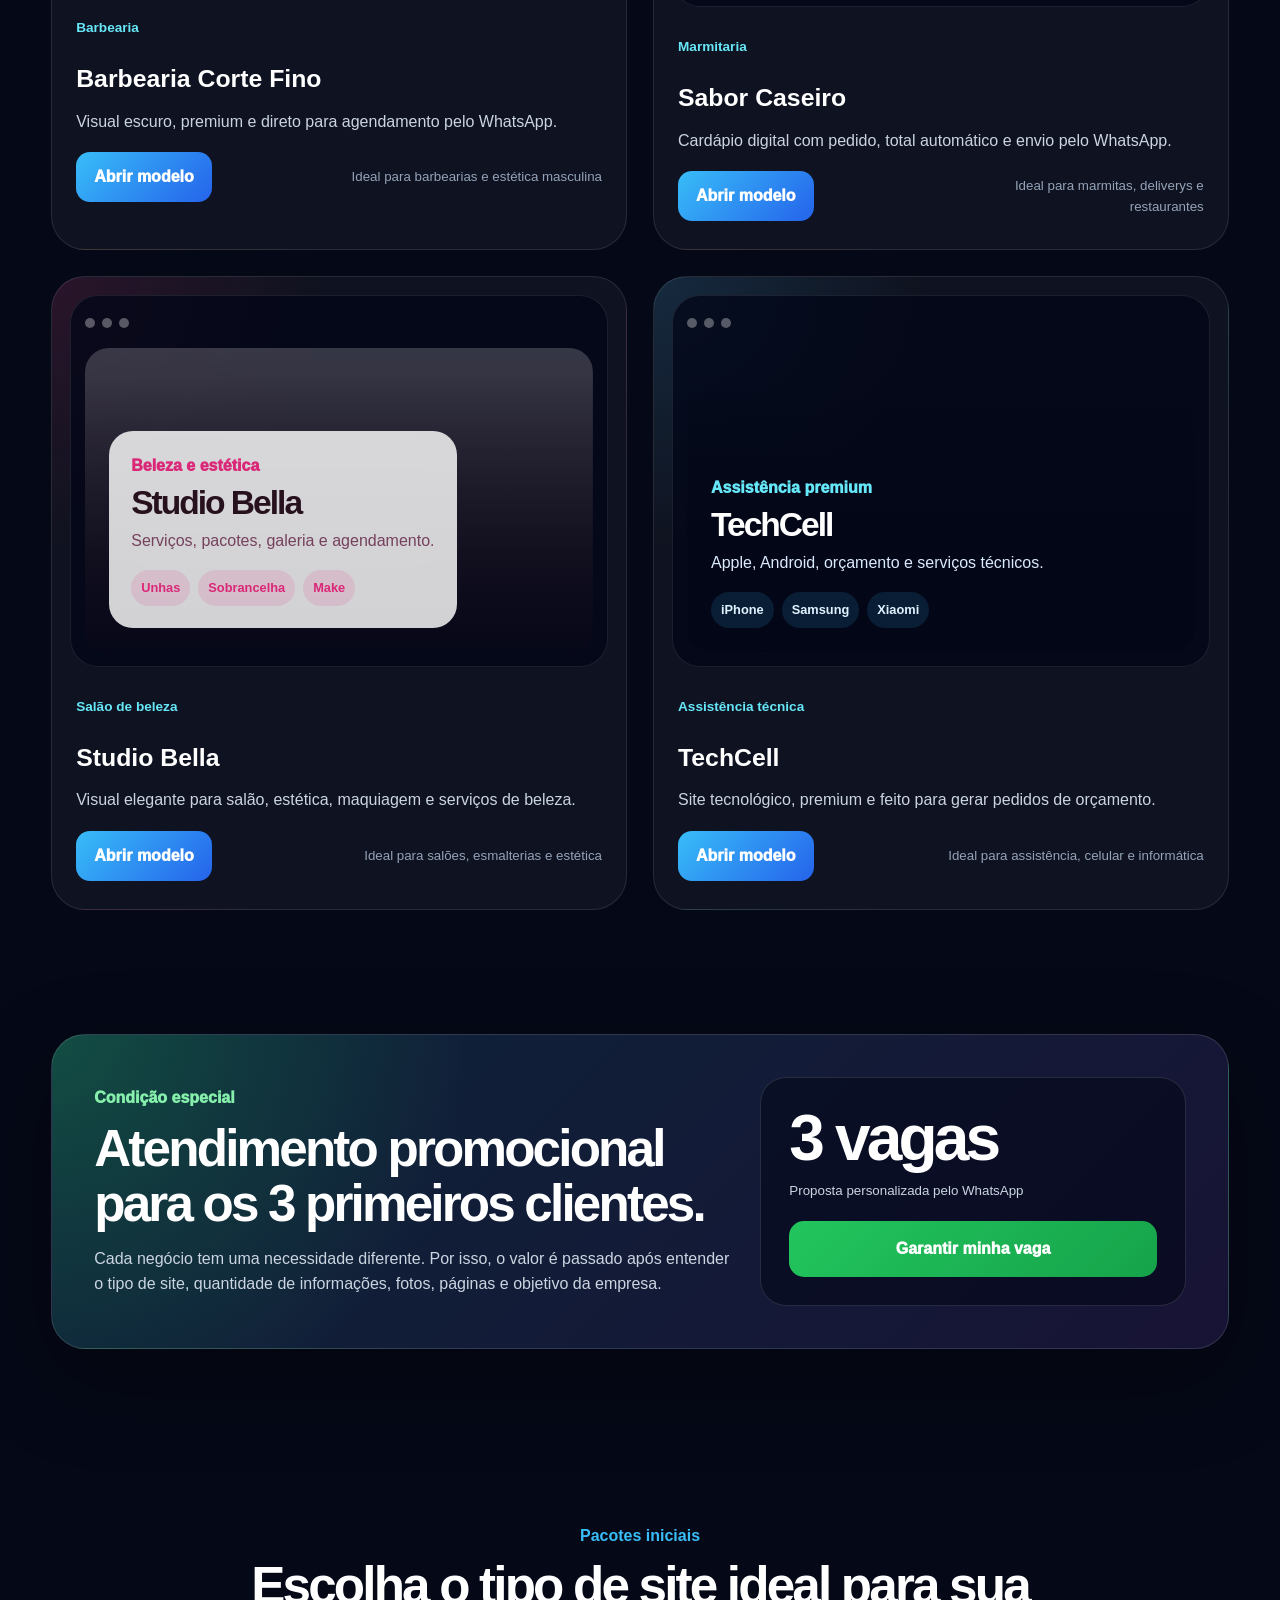
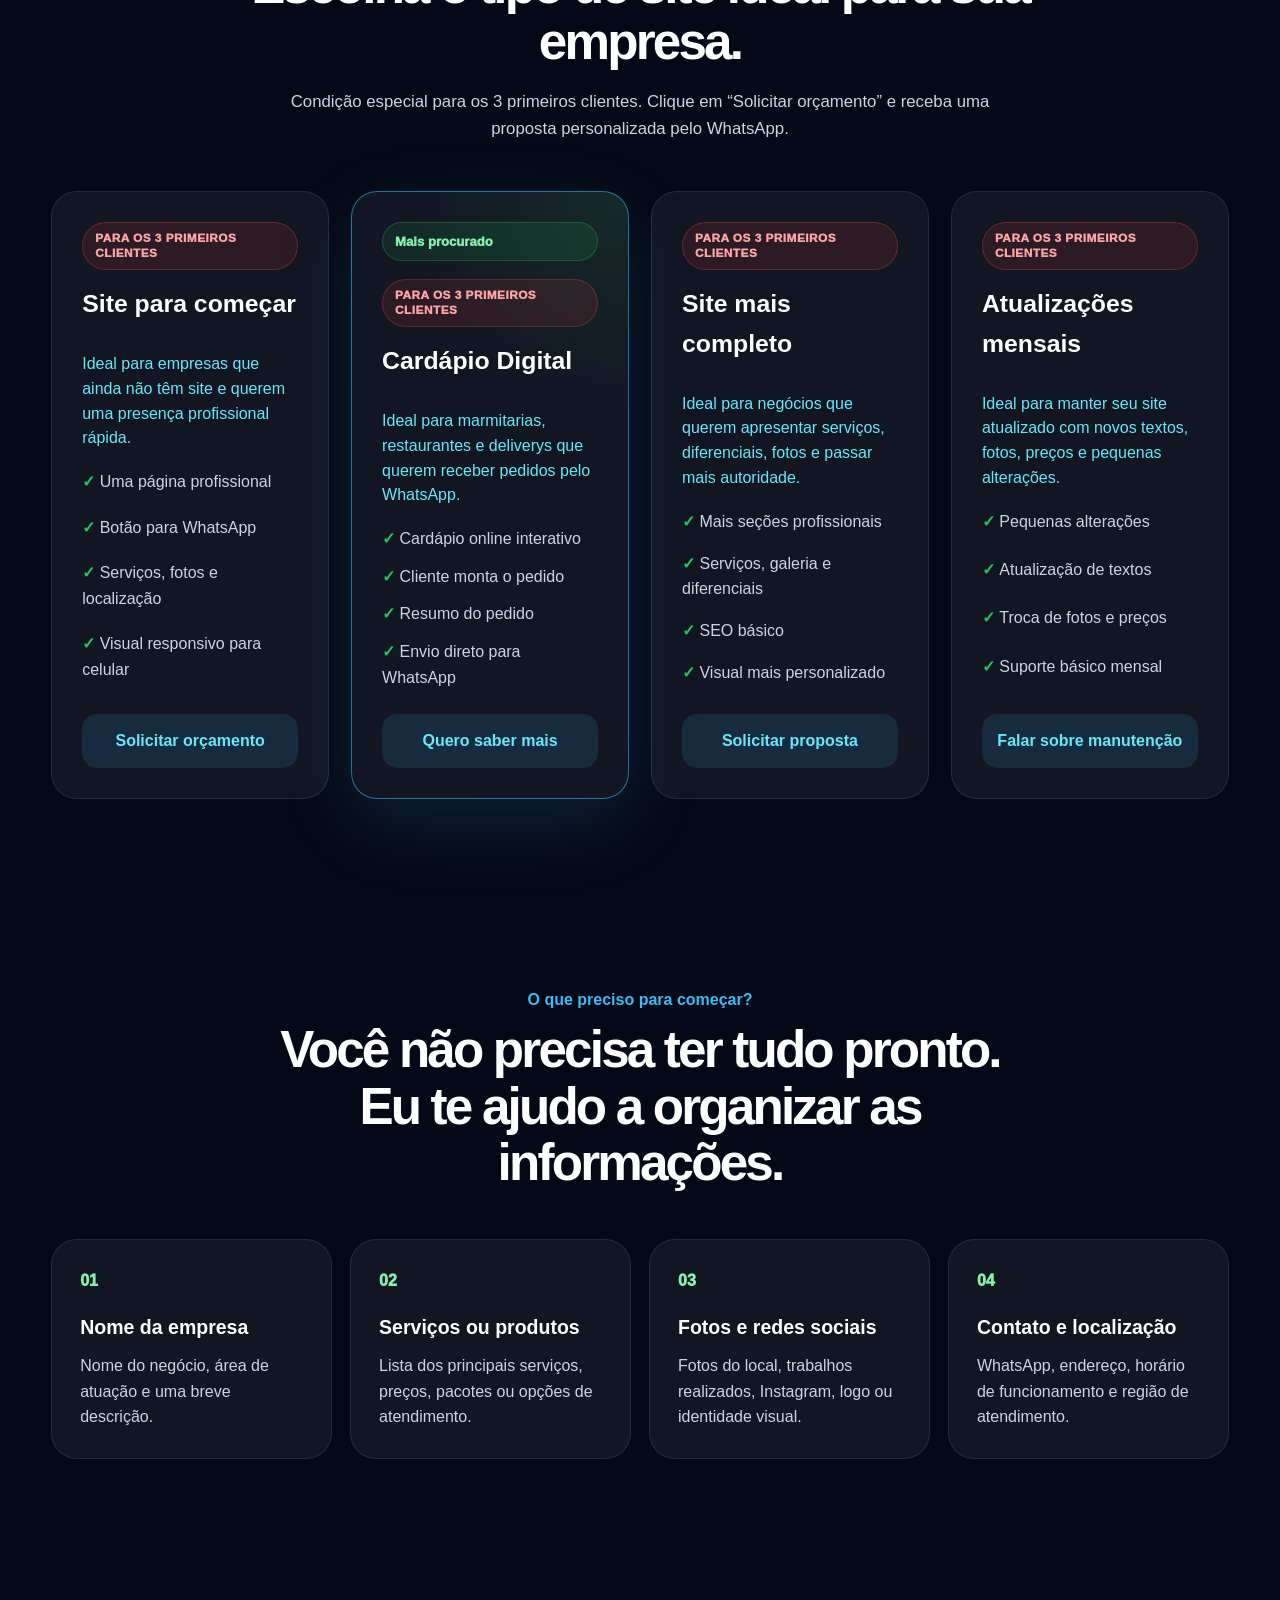
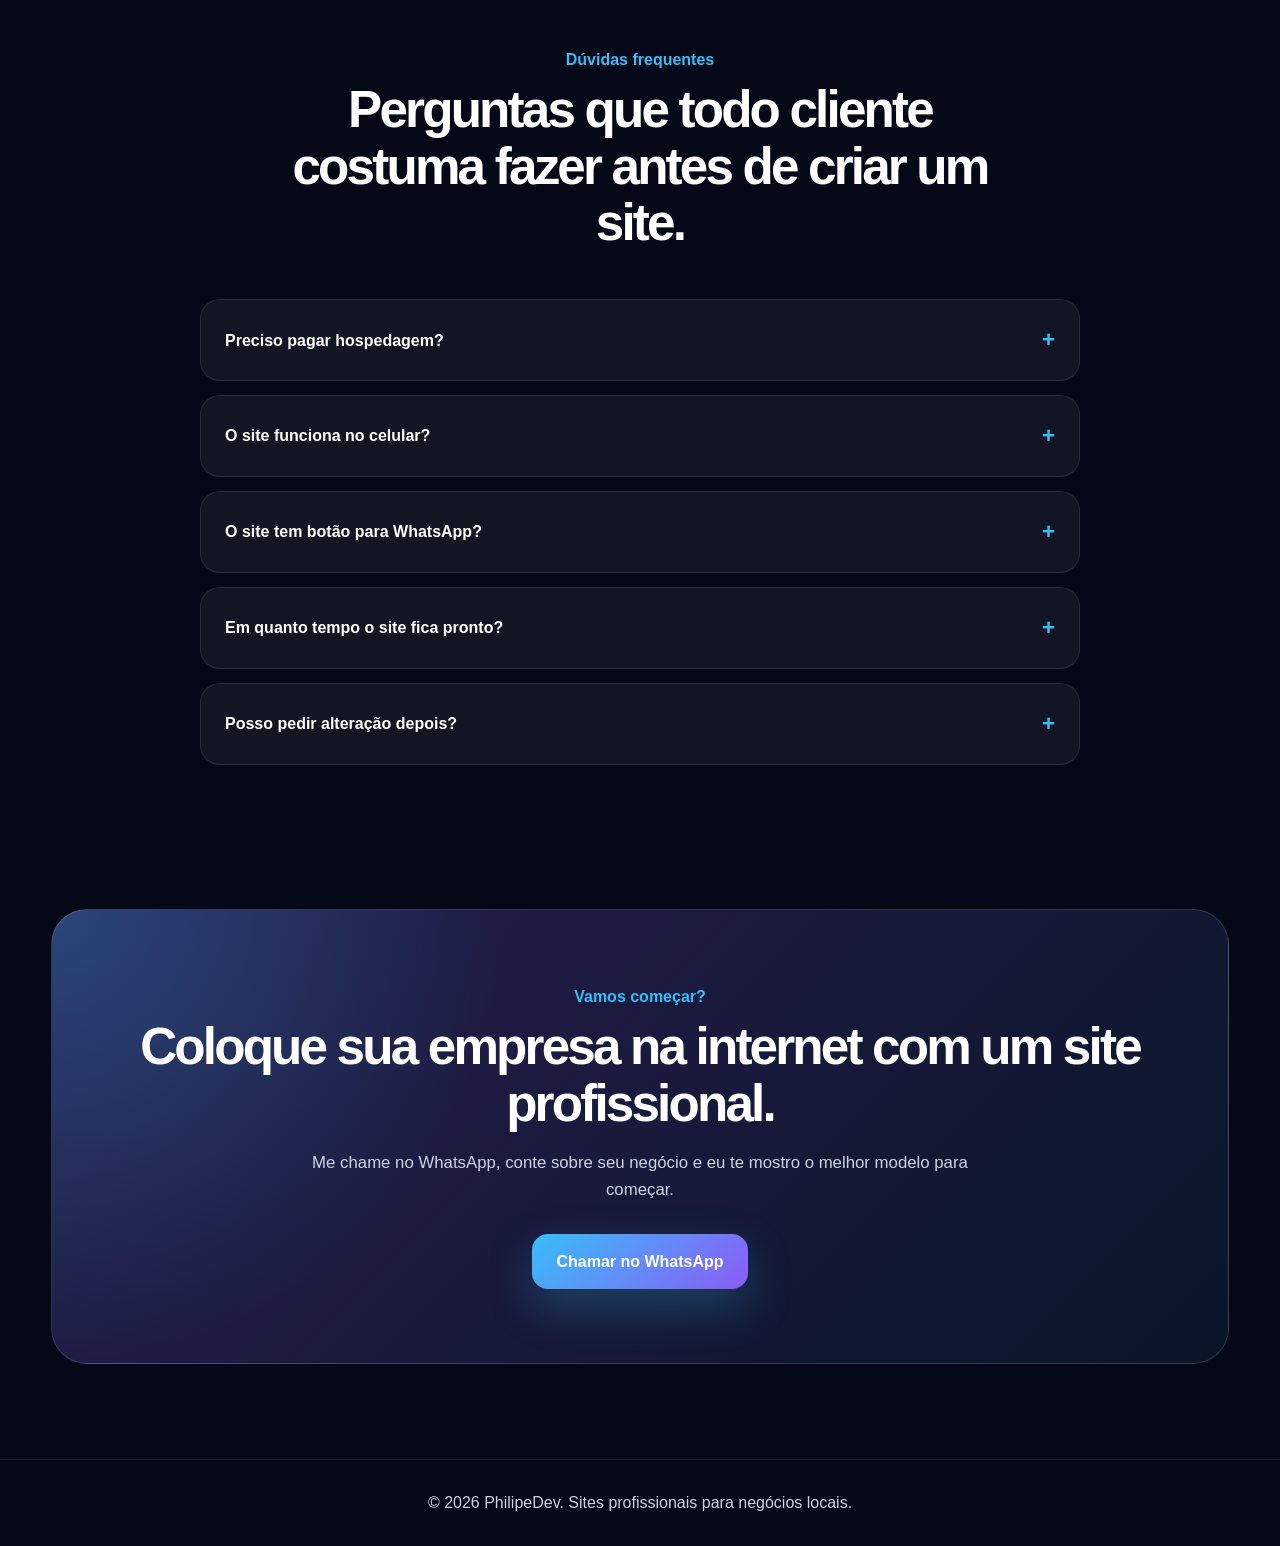
==== commit b8cc37c6: "Remove valores visiveis e direciona pacotes para orcamento" ====
--- a/index.html
+++ b/index.html
@@ -351,40 +351,41 @@
         <section class="launch-offer">
             <div>
                 <span>Condição especial</span>
-                <h2>Valores promocionais para os 3 primeiros clientes.</h2>
+                <h2>Atendimento promocional para os 3 primeiros clientes.</h2>
                 <p>
-                    Escolha o pacote ideal para sua empresa e garanta um valor especial de lançamento.
-                    Depois dos 3 primeiros clientes, os pacotes voltam para o valor normal.
+                    Cada negócio tem uma necessidade diferente. Por isso, o valor é passado após entender
+                    o tipo de site, quantidade de informações, fotos, páginas e objetivo da empresa.
                 </p>
             </div>
 
             <div class="offer-box">
                 <strong>3 vagas</strong>
-                <small>Pagamento 50% no início e 50% na entrega</small>
-                <a href="https://wa.me/5561986828608" target="_blank">Garantir minha vaga</a>
+                <small>Proposta personalizada pelo WhatsApp</small>
+                <a href="https://wa.me/5561986828608?text=Olá! Quero garantir uma das 3 vagas promocionais para criação de site."
+                    target="_blank">
+                    Garantir minha vaga
+                </a>
             </div>
         </section>
 
         <section class="section" id="precos">
             <div class="section-heading">
                 <span>Pacotes iniciais</span>
-                <h2>Planos reais para tirar sua empresa do improviso.</h2>
+                <h2>Escolha o tipo de site ideal para sua empresa.</h2>
                 <p class="section-subtitle">
-                    Condição especial para os 3 primeiros clientes. Depois desse período,
-                    os pacotes voltam ao valor normal.
+                    Condição especial para os 3 primeiros clientes. Clique em “Solicitar orçamento”
+                    e receba uma proposta personalizada pelo WhatsApp.
                 </p>
             </div>
 
-            <div class="pricing-grid premium-pricing-grid">
-                <article class="price-card">
+            <div class="pricing-grid premium-pricing-grid no-price-grid">
+                <article class="price-card no-price-card">
                     <span class="promo-label">Para os 3 primeiros clientes</span>
-                    <h3>Site One Page Local</h3>
-
-                    <div class="price-stack">
-                        <p class="old-price">De <span>R$ 497</span></p>
-                        <p class="new-price">R$ 297</p>
-                        <p class="promo-note">Ideal para quem quer começar com presença profissional.</p>
-                    </div>
+                    <h3>Site para começar</h3>
+
+                    <p class="package-description">
+                        Ideal para empresas que ainda não têm site e querem uma presença profissional rápida.
+                    </p>
 
                     <ul>
                         <li>Uma página profissional</li>
@@ -393,59 +394,63 @@
                         <li>Visual responsivo para celular</li>
                     </ul>
 
-                    <a href="https://wa.me/5561986828608" target="_blank">Solicitar orçamento</a>
-                </article>
-
-                <article class="price-card featured best-choice">
-                    <span class="price-badge">Mais vendido</span>
+                    <a href="https://wa.me/5561986828608?text=Olá! Tenho interesse no pacote Site para começar. Pode me passar mais informações?"
+                        target="_blank">
+                        Solicitar orçamento
+                    </a>
+                </article>
+
+                <article class="price-card featured best-choice no-price-card">
+                    <span class="price-badge">Mais procurado</span>
                     <span class="promo-label">Para os 3 primeiros clientes</span>
                     <h3>Cardápio Digital</h3>
 
-                    <div class="price-stack">
-                        <p class="old-price">De <span>R$ 697</span></p>
-                        <p class="new-price">R$ 447</p>
-                        <p class="promo-note">Perfeito para delivery, marmitaria e pedidos no WhatsApp.</p>
-                    </div>
+                    <p class="package-description">
+                        Ideal para marmitarias, restaurantes e deliverys que querem receber pedidos pelo WhatsApp.
+                    </p>
 
                     <ul>
                         <li>Cardápio online interativo</li>
                         <li>Cliente monta o pedido</li>
-                        <li>Total automático</li>
+                        <li>Resumo do pedido</li>
                         <li>Envio direto para WhatsApp</li>
                     </ul>
 
-                    <a href="https://wa.me/5561986828608" target="_blank">Quero esse pacote</a>
-                </article>
-
-                <article class="price-card">
+                    <a href="https://wa.me/5561986828608?text=Olá! Tenho interesse no pacote Cardápio Digital. Pode me passar mais informações?"
+                        target="_blank">
+                        Quero saber mais
+                    </a>
+                </article>
+
+                <article class="price-card no-price-card">
                     <span class="promo-label">Para os 3 primeiros clientes</span>
-                    <h3>Site Institucional Premium</h3>
-
-                    <div class="price-stack">
-                        <p class="old-price">De <span>R$ 997</span></p>
-                        <p class="new-price">R$ 697</p>
-                        <p class="promo-note">Mais completo, mais presença e mais confiança para sua empresa.</p>
-                    </div>
+                    <h3>Site mais completo</h3>
+
+                    <p class="package-description">
+                        Ideal para negócios que querem apresentar serviços, diferenciais, fotos e passar mais
+                        autoridade.
+                    </p>
 
                     <ul>
-                        <li>Até 5 seções profissionais</li>
+                        <li>Mais seções profissionais</li>
                         <li>Serviços, galeria e diferenciais</li>
                         <li>SEO básico</li>
                         <li>Visual mais personalizado</li>
                     </ul>
 
-                    <a href="https://wa.me/5561986828608" target="_blank">Tenho interesse</a>
-                </article>
-
-                <article class="price-card">
+                    <a href="https://wa.me/5561986828608?text=Olá! Tenho interesse no pacote Site mais completo. Pode me passar mais informações?"
+                        target="_blank">
+                        Solicitar proposta
+                    </a>
+                </article>
+
+                <article class="price-card no-price-card">
                     <span class="promo-label">Para os 3 primeiros clientes</span>
-                    <h3>Manutenção Mensal</h3>
-
-                    <div class="price-stack">
-                        <p class="old-price">De <span>R$ 150/mês</span></p>
-                        <p class="new-price">R$ 100/mês</p>
-                        <p class="promo-note">Para manter o site atualizado sem dor de cabeça.</p>
-                    </div>
+                    <h3>Atualizações mensais</h3>
+
+                    <p class="package-description">
+                        Ideal para manter seu site atualizado com novos textos, fotos, preços e pequenas alterações.
+                    </p>
 
                     <ul>
                         <li>Pequenas alterações</li>
@@ -454,7 +459,10 @@
                         <li>Suporte básico mensal</li>
                     </ul>
 
-                    <a href="https://wa.me/5561986828608" target="_blank">Contratar manutenção</a>
+                    <a href="https://wa.me/5561986828608?text=Olá! Tenho interesse na manutenção mensal do site. Pode me passar mais informações?"
+                        target="_blank">
+                        Falar sobre manutenção
+                    </a>
                 </article>
             </div>
         </section>
--- a/style.css
+++ b/style.css
@@ -1782,4 +1782,40 @@
 .offer-box strong {
     font-size: clamp(2.5rem, 5vw, 4rem);
     letter-spacing: -0.06em;
+}
+
+/* Cards de pacote sem preço visível */
+.no-price-grid .price-card {
+    cursor: default;
+}
+
+.no-price-card {
+    display: flex;
+    flex-direction: column;
+}
+
+.no-price-card h3 {
+    font-size: 1.55rem;
+}
+
+.package-description {
+    color: #67e8f9;
+    line-height: 1.55;
+    margin: 16px 0 8px;
+    min-height: 74px;
+}
+
+.no-price-card ul {
+    flex: 1;
+}
+
+.no-price-card a {
+    margin-top: auto;
+}
+
+.best-choice {
+    position: relative;
+    background:
+        radial-gradient(circle at top right, rgba(34, 197, 94, 0.13), transparent 34%),
+        rgba(255, 255, 255, 0.055);
 }
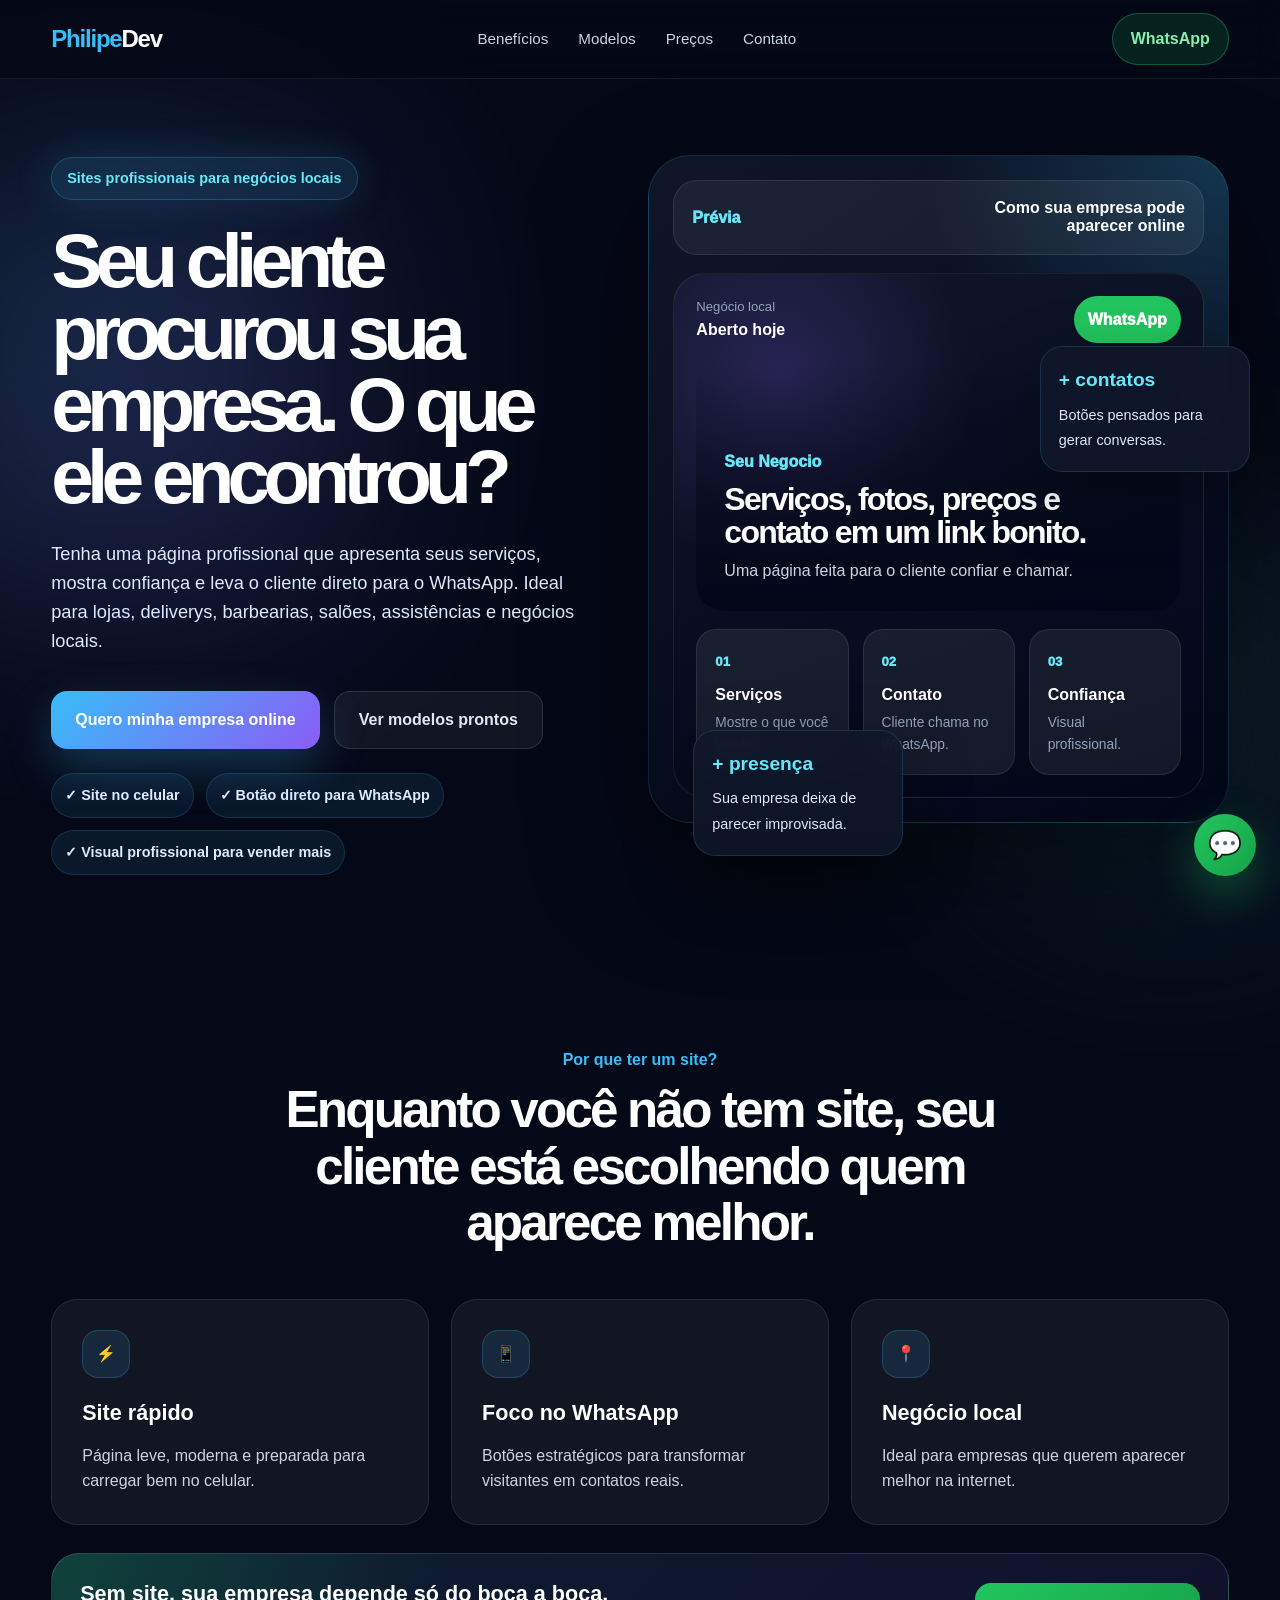
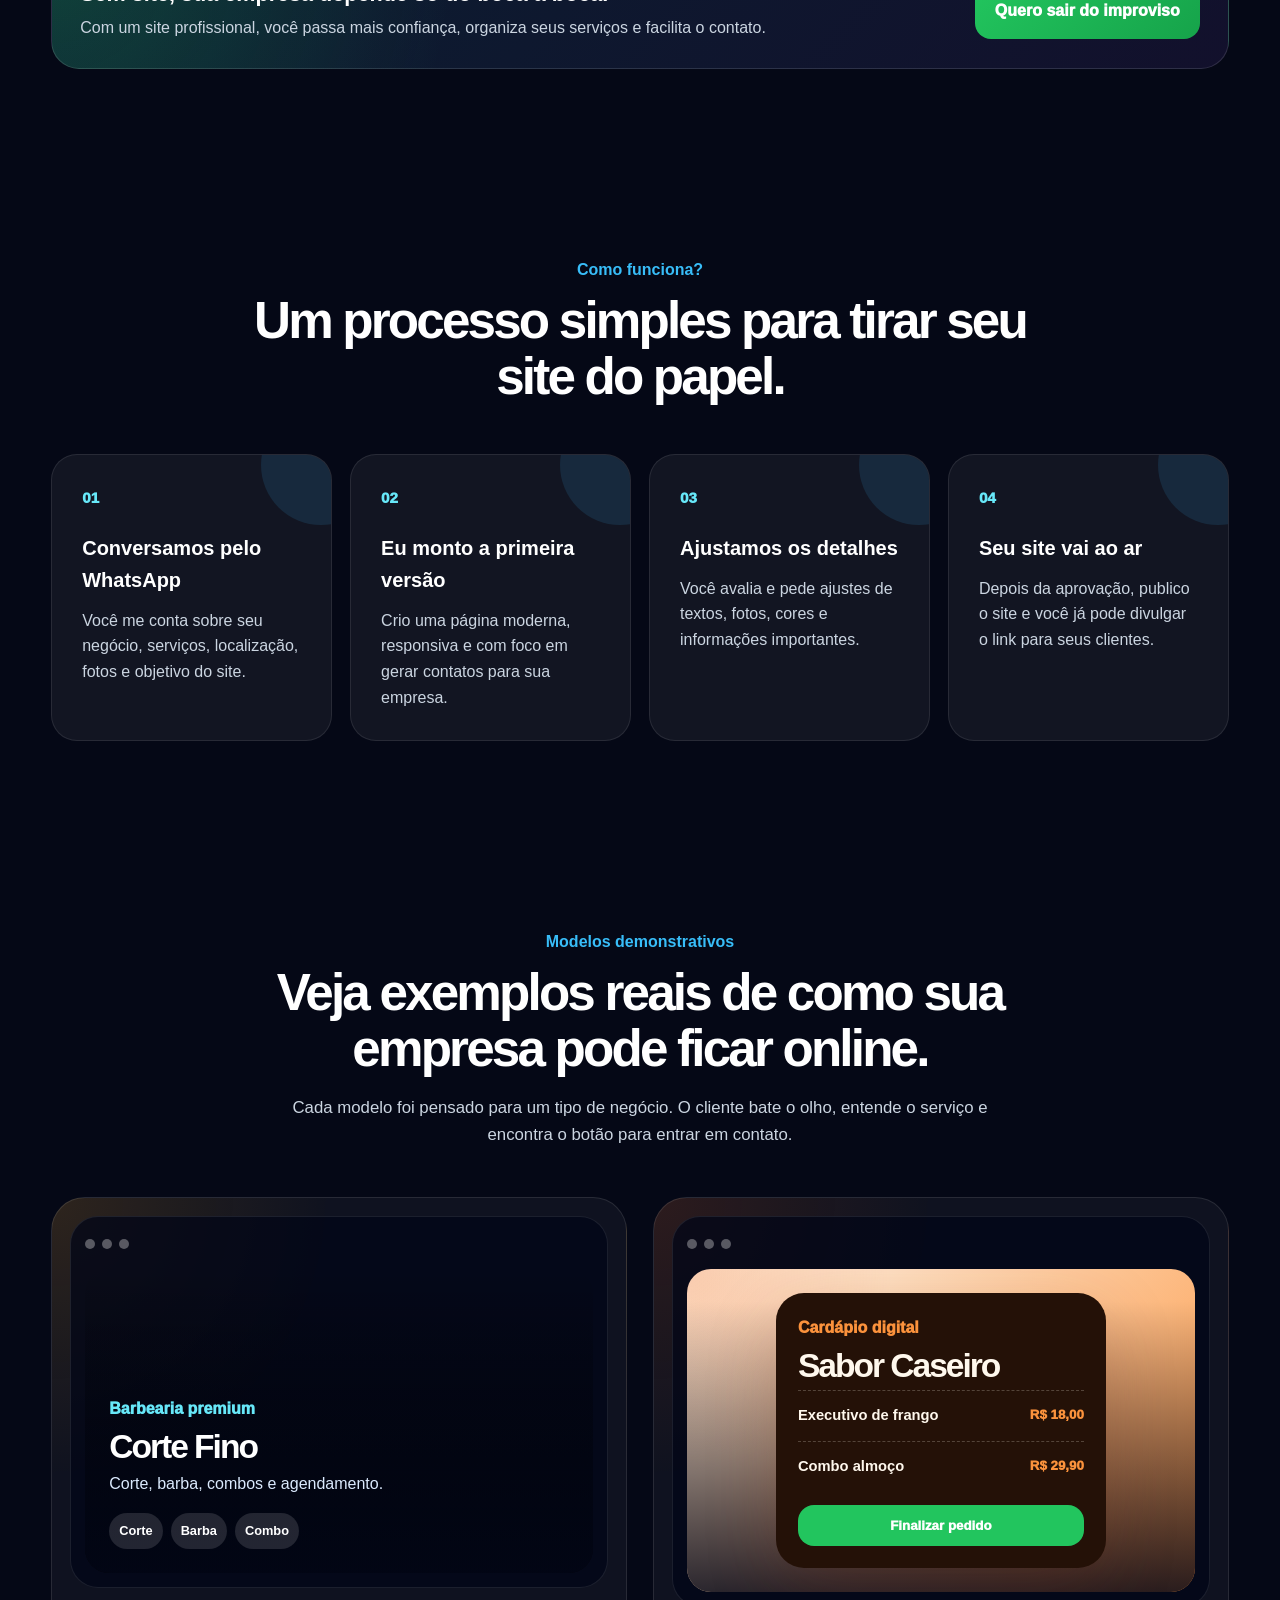
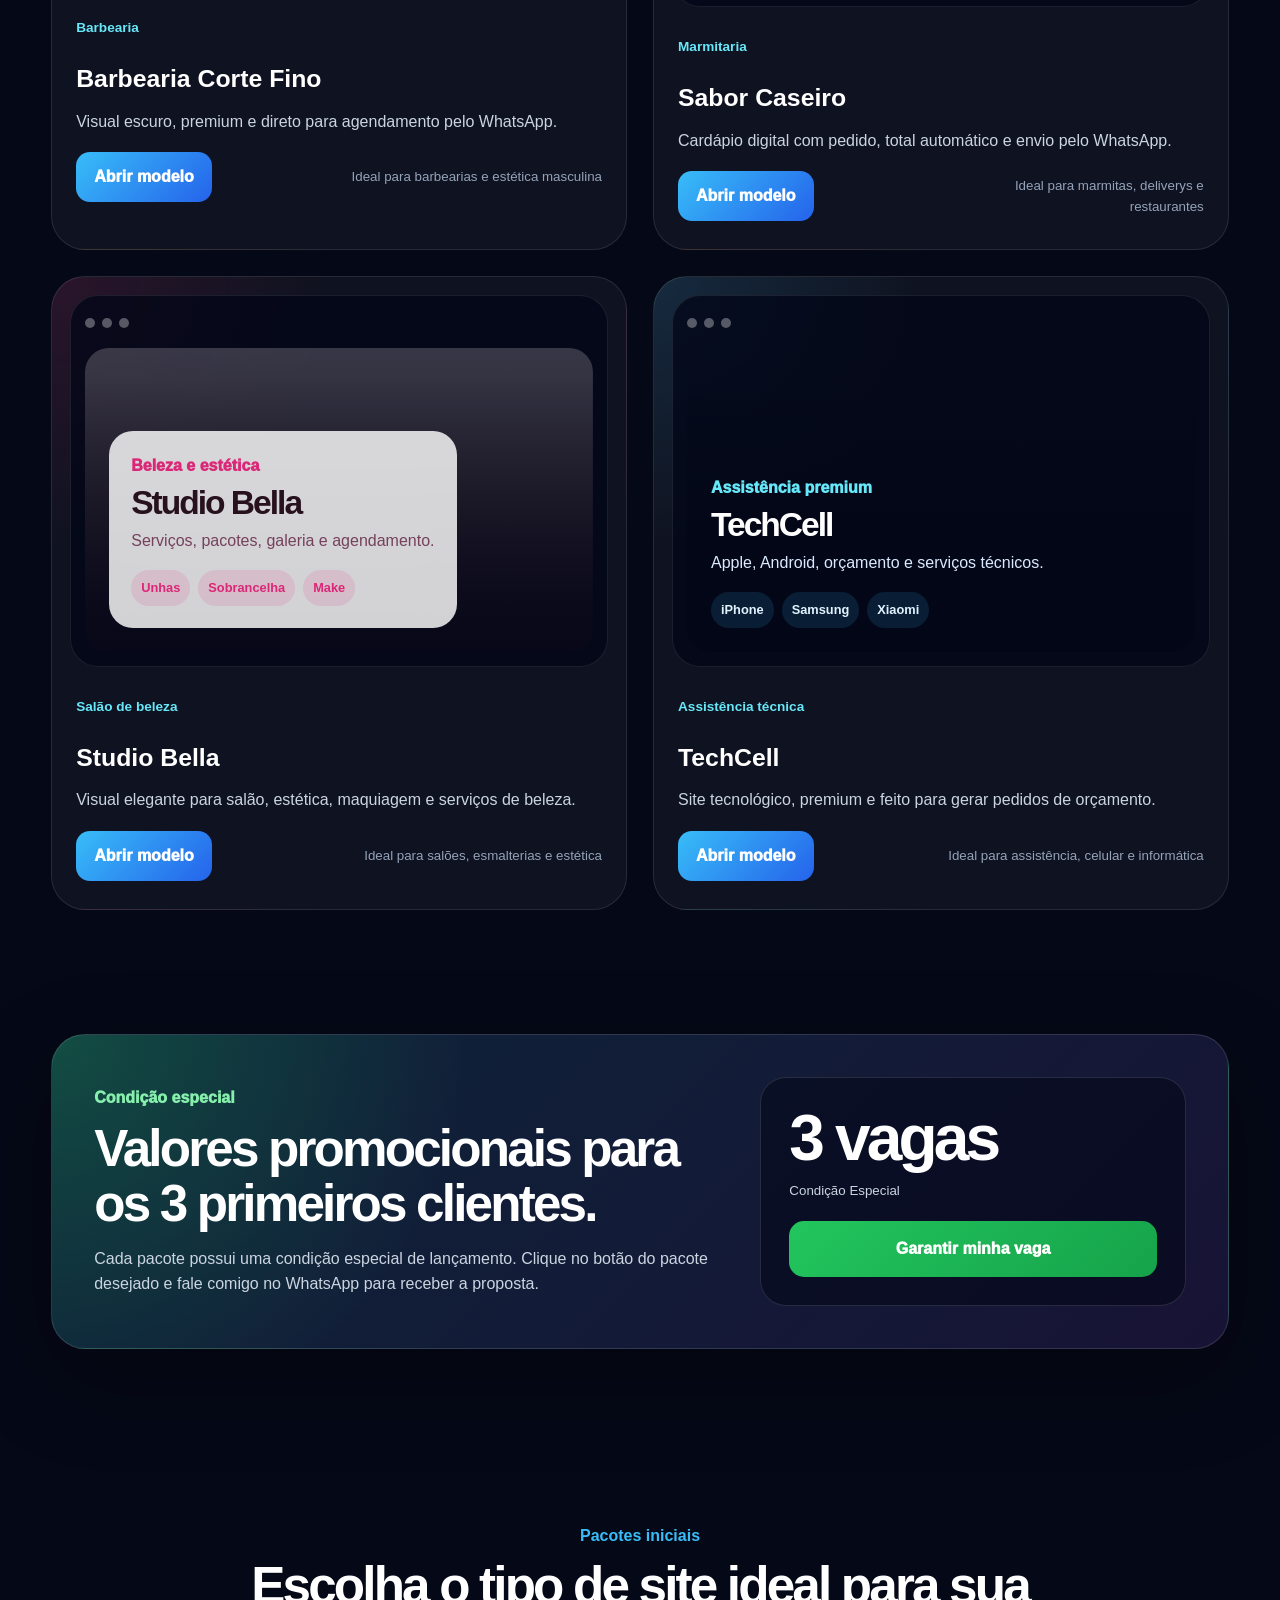
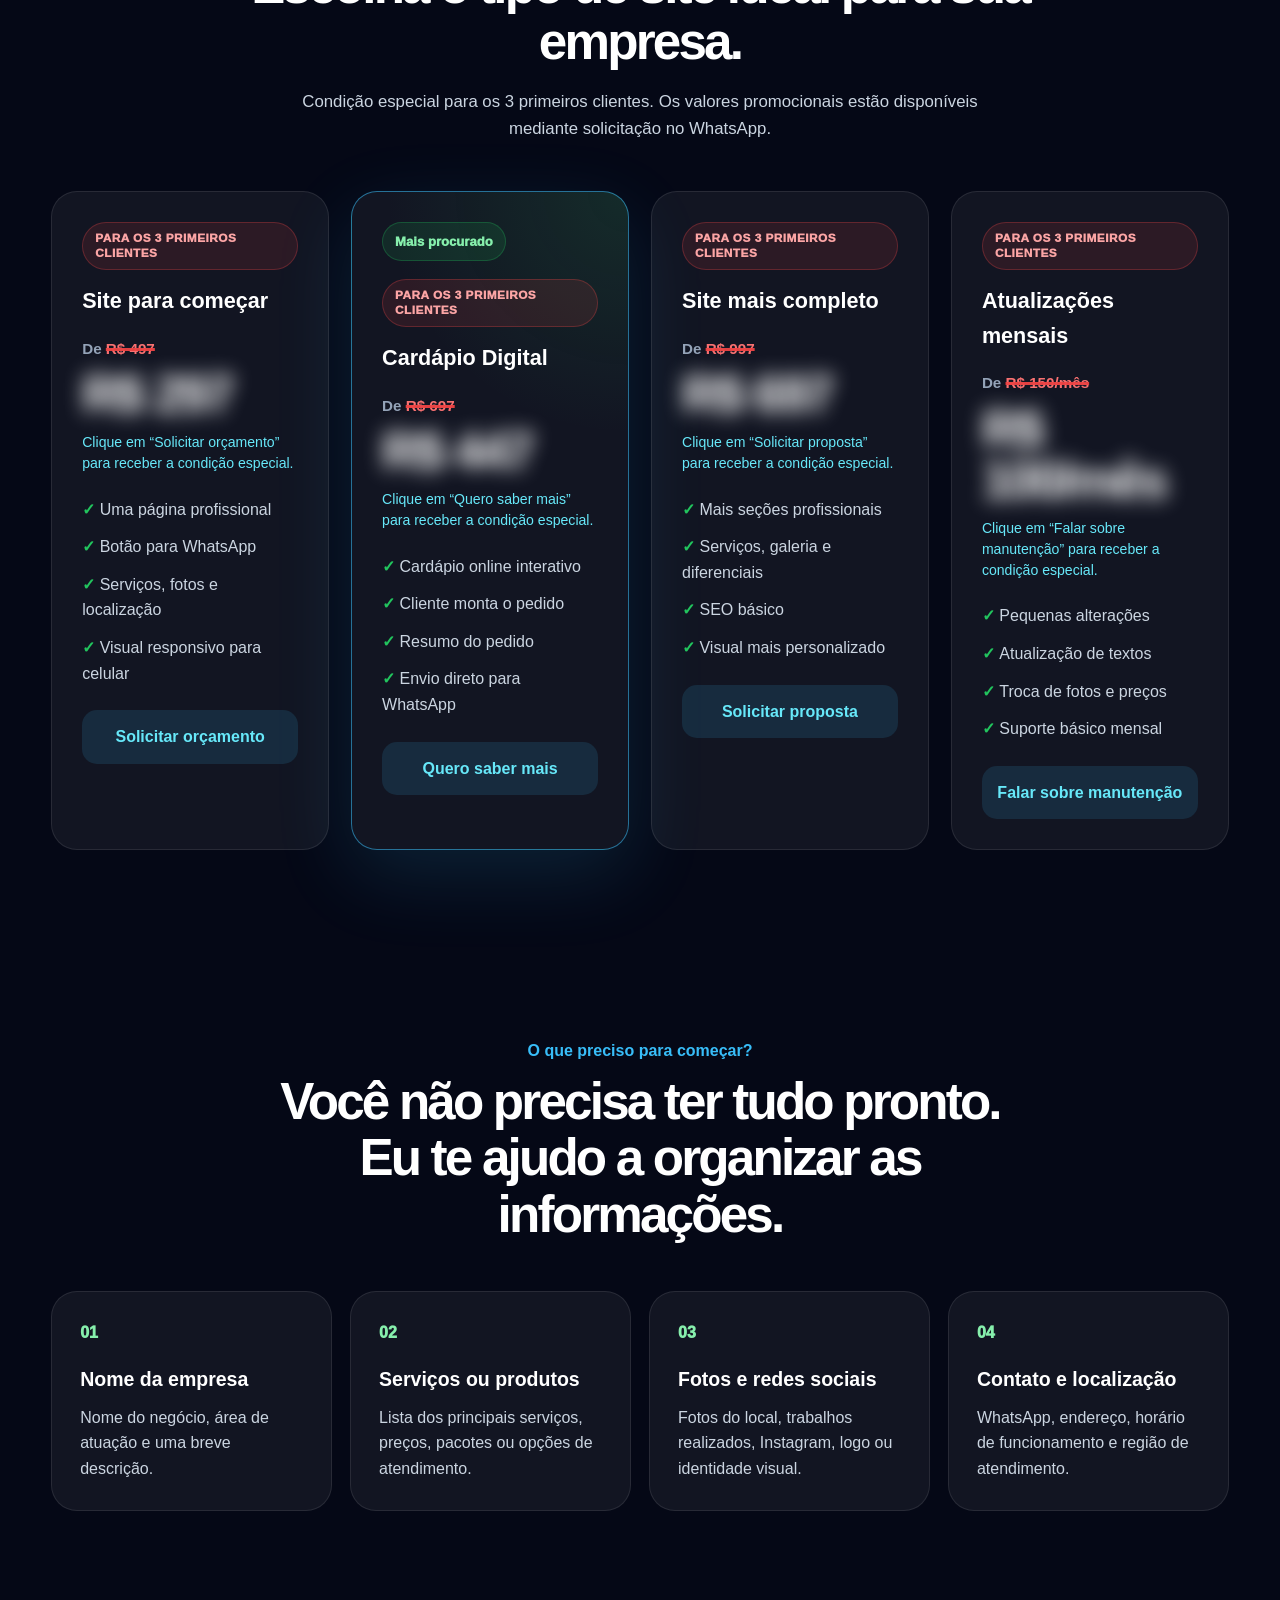
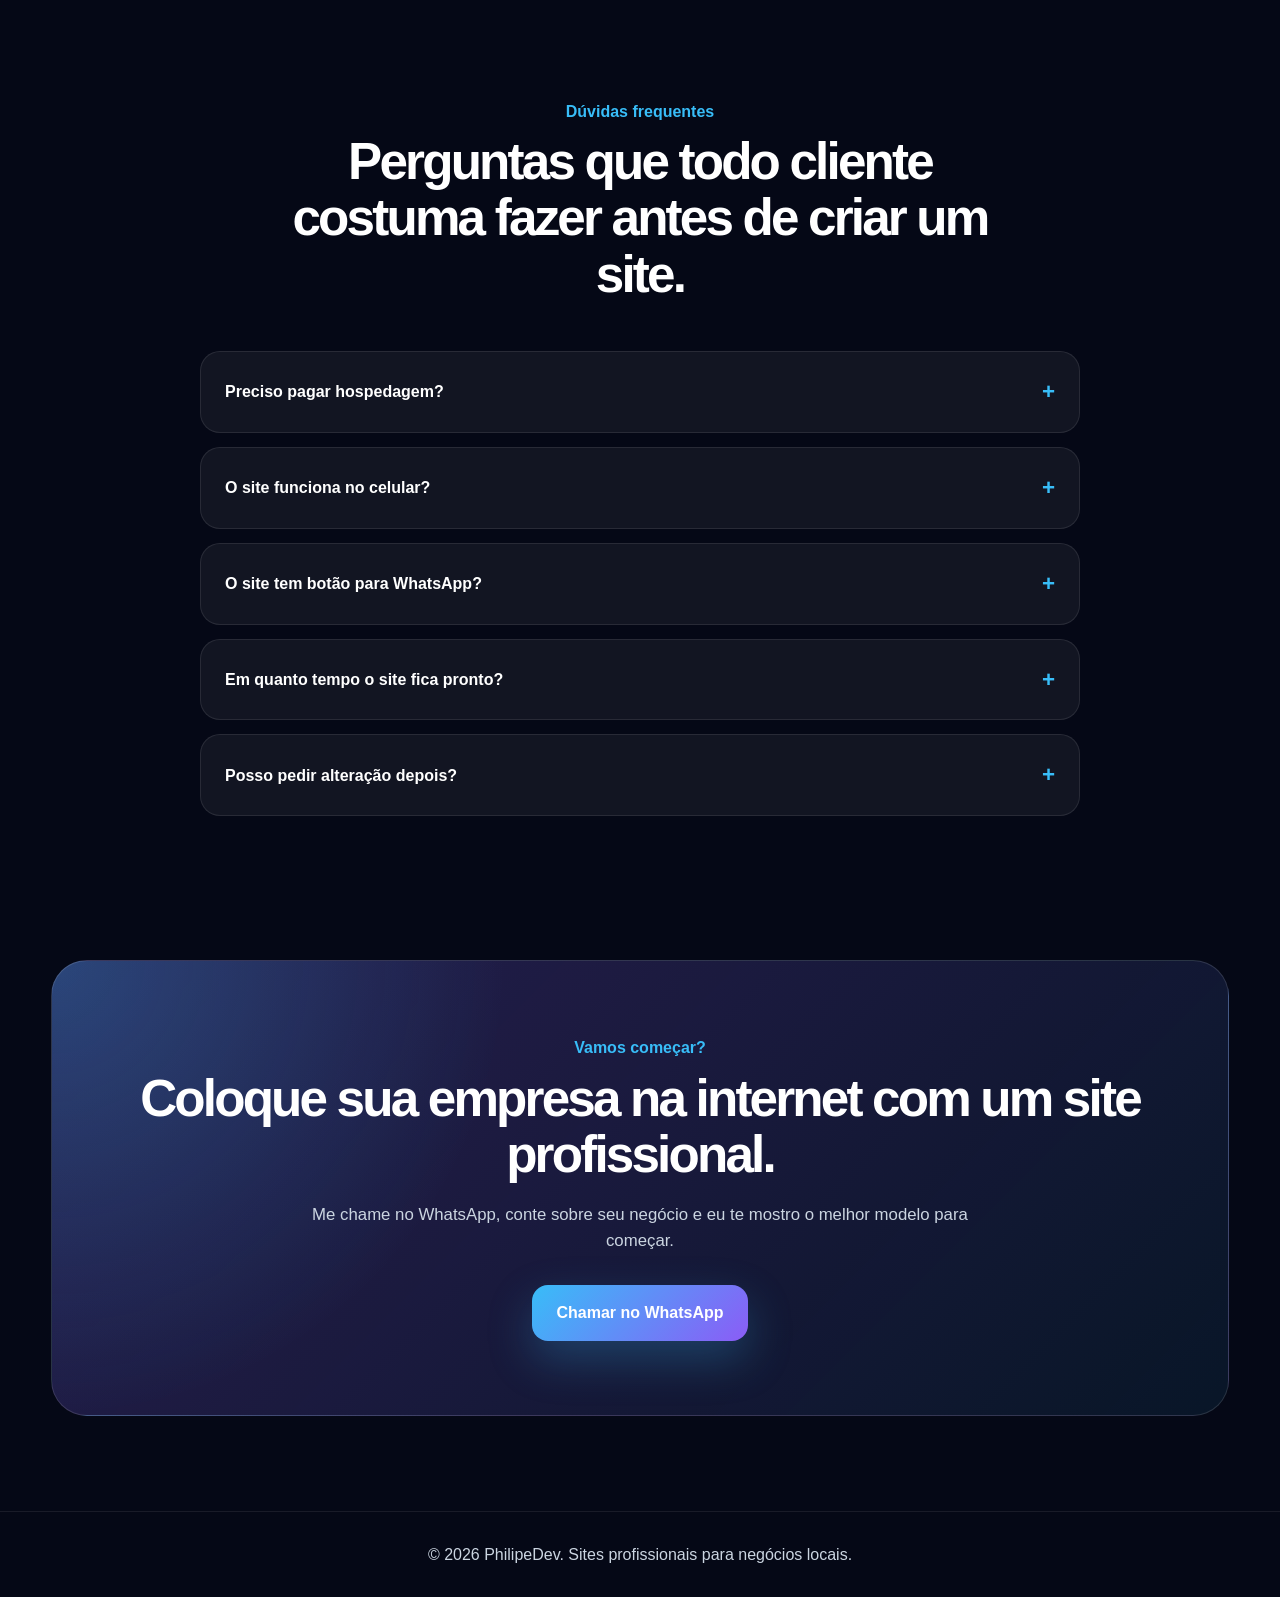
==== commit 548a3482: "Corrige secao de precos com blur fixo nos valores" ====
--- a/index.html
+++ b/index.html
@@ -351,16 +351,16 @@
         <section class="launch-offer">
             <div>
                 <span>Condição especial</span>
-                <h2>Atendimento promocional para os 3 primeiros clientes.</h2>
+                <h2>Valores promocionais para os 3 primeiros clientes.</h2>
                 <p>
-                    Cada negócio tem uma necessidade diferente. Por isso, o valor é passado após entender
-                    o tipo de site, quantidade de informações, fotos, páginas e objetivo da empresa.
+                    Cada pacote possui uma condição especial de lançamento. Clique no botão do pacote desejado
+                    e fale comigo no WhatsApp para receber a proposta.
                 </p>
             </div>
 
             <div class="offer-box">
                 <strong>3 vagas</strong>
-                <small>Proposta personalizada pelo WhatsApp</small>
+                <small>Condição Especial</small>
                 <a href="https://wa.me/5561986828608?text=Olá! Quero garantir uma das 3 vagas promocionais para criação de site."
                     target="_blank">
                     Garantir minha vaga
@@ -373,19 +373,21 @@
                 <span>Pacotes iniciais</span>
                 <h2>Escolha o tipo de site ideal para sua empresa.</h2>
                 <p class="section-subtitle">
-                    Condição especial para os 3 primeiros clientes. Clique em “Solicitar orçamento”
-                    e receba uma proposta personalizada pelo WhatsApp.
+                    Condição especial para os 3 primeiros clientes. Os valores promocionais estão disponíveis
+                    mediante solicitação no WhatsApp.
                 </p>
             </div>
 
-            <div class="pricing-grid premium-pricing-grid no-price-grid">
-                <article class="price-card no-price-card">
+            <div class="pricing-grid premium-pricing-grid">
+                <article class="price-card">
                     <span class="promo-label">Para os 3 primeiros clientes</span>
                     <h3>Site para começar</h3>
 
-                    <p class="package-description">
-                        Ideal para empresas que ainda não têm site e querem uma presença profissional rápida.
-                    </p>
+                    <div class="price-stack blur-price-stack">
+                        <p class="old-price">De <span>R$ 497</span></p>
+                        <p class="new-price blurred-price">R$ 297</p>
+                        <p class="price-hint">Clique em “Solicitar orçamento” para receber a condição especial.</p>
+                    </div>
 
                     <ul>
                         <li>Uma página profissional</li>
@@ -394,20 +396,22 @@
                         <li>Visual responsivo para celular</li>
                     </ul>
 
-                    <a href="https://wa.me/5561986828608?text=Olá! Tenho interesse no pacote Site para começar. Pode me passar mais informações?"
+                    <a href="https://wa.me/5561986828608?text=Olá! Tenho interesse no pacote Site para começar. Pode me passar a condição especial?"
                         target="_blank">
                         Solicitar orçamento
                     </a>
                 </article>
 
-                <article class="price-card featured best-choice no-price-card">
+                <article class="price-card featured best-choice">
                     <span class="price-badge">Mais procurado</span>
                     <span class="promo-label">Para os 3 primeiros clientes</span>
                     <h3>Cardápio Digital</h3>
 
-                    <p class="package-description">
-                        Ideal para marmitarias, restaurantes e deliverys que querem receber pedidos pelo WhatsApp.
-                    </p>
+                    <div class="price-stack blur-price-stack">
+                        <p class="old-price">De <span>R$ 697</span></p>
+                        <p class="new-price blurred-price">R$ 447</p>
+                        <p class="price-hint">Clique em “Quero saber mais” para receber a condição especial.</p>
+                    </div>
 
                     <ul>
                         <li>Cardápio online interativo</li>
@@ -416,20 +420,21 @@
                         <li>Envio direto para WhatsApp</li>
                     </ul>
 
-                    <a href="https://wa.me/5561986828608?text=Olá! Tenho interesse no pacote Cardápio Digital. Pode me passar mais informações?"
+                    <a href="https://wa.me/5561986828608?text=Olá! Tenho interesse no pacote Cardápio Digital. Pode me passar a condição especial?"
                         target="_blank">
                         Quero saber mais
                     </a>
                 </article>
 
-                <article class="price-card no-price-card">
+                <article class="price-card">
                     <span class="promo-label">Para os 3 primeiros clientes</span>
                     <h3>Site mais completo</h3>
 
-                    <p class="package-description">
-                        Ideal para negócios que querem apresentar serviços, diferenciais, fotos e passar mais
-                        autoridade.
-                    </p>
+                    <div class="price-stack blur-price-stack">
+                        <p class="old-price">De <span>R$ 997</span></p>
+                        <p class="new-price blurred-price">R$ 697</p>
+                        <p class="price-hint">Clique em “Solicitar proposta” para receber a condição especial.</p>
+                    </div>
 
                     <ul>
                         <li>Mais seções profissionais</li>
@@ -438,19 +443,21 @@
                         <li>Visual mais personalizado</li>
                     </ul>
 
-                    <a href="https://wa.me/5561986828608?text=Olá! Tenho interesse no pacote Site mais completo. Pode me passar mais informações?"
+                    <a href="https://wa.me/5561986828608?text=Olá! Tenho interesse no pacote Site mais completo. Pode me passar a condição especial?"
                         target="_blank">
                         Solicitar proposta
                     </a>
                 </article>
 
-                <article class="price-card no-price-card">
+                <article class="price-card">
                     <span class="promo-label">Para os 3 primeiros clientes</span>
                     <h3>Atualizações mensais</h3>
 
-                    <p class="package-description">
-                        Ideal para manter seu site atualizado com novos textos, fotos, preços e pequenas alterações.
-                    </p>
+                    <div class="price-stack blur-price-stack">
+                        <p class="old-price">De <span>R$ 150/mês</span></p>
+                        <p class="new-price blurred-price">R$ 100/mês</p>
+                        <p class="price-hint">Clique em “Falar sobre manutenção” para receber a condição especial.</p>
+                    </div>
 
                     <ul>
                         <li>Pequenas alterações</li>
@@ -459,7 +466,7 @@
                         <li>Suporte básico mensal</li>
                     </ul>
 
-                    <a href="https://wa.me/5561986828608?text=Olá! Tenho interesse na manutenção mensal do site. Pode me passar mais informações?"
+                    <a href="https://wa.me/5561986828608?text=Olá! Tenho interesse na manutenção mensal do site. Pode me passar a condição especial?"
                         target="_blank">
                         Falar sobre manutenção
                     </a>
--- a/style.css
+++ b/style.css
@@ -1818,4 +1818,62 @@
     background:
         radial-gradient(circle at top right, rgba(34, 197, 94, 0.13), transparent 34%),
         rgba(255, 255, 255, 0.055);
+}
+
+/* Preços com blur fixo */
+.price-card {
+    cursor: default;
+}
+
+.blur-price-stack {
+    margin: 18px 0 22px;
+}
+
+.old-price {
+    margin: 0 0 8px;
+    color: #94a3b8;
+    font-size: 0.95rem;
+    font-weight: 700;
+}
+
+.old-price span {
+    color: #f87171;
+    text-decoration: line-through;
+    text-decoration-thickness: 3px;
+    text-decoration-color: rgba(239, 68, 68, 0.95);
+}
+
+.blurred-price {
+    margin: 0;
+    font-size: clamp(2.3rem, 4vw, 3.4rem);
+    line-height: 1;
+    font-weight: 900;
+    color: #ffffff;
+    letter-spacing: -0.05em;
+    filter: blur(10px);
+    user-select: none;
+    pointer-events: none;
+}
+
+.price-hint {
+    margin-top: 12px;
+    color: #67e8f9;
+    font-size: 0.88rem;
+    line-height: 1.5;
+    max-width: 270px;
+}
+
+.promo-label {
+    display: inline-flex;
+    margin-bottom: 14px;
+    padding: 8px 12px;
+    border-radius: 999px;
+    background: rgba(239, 68, 68, 0.12);
+    border: 1px solid rgba(239, 68, 68, 0.28);
+    color: #fca5a5;
+    font-size: 0.74rem;
+    font-weight: 950;
+    letter-spacing: 0.04em;
+    text-transform: uppercase;
+    line-height: 1.3;
 }
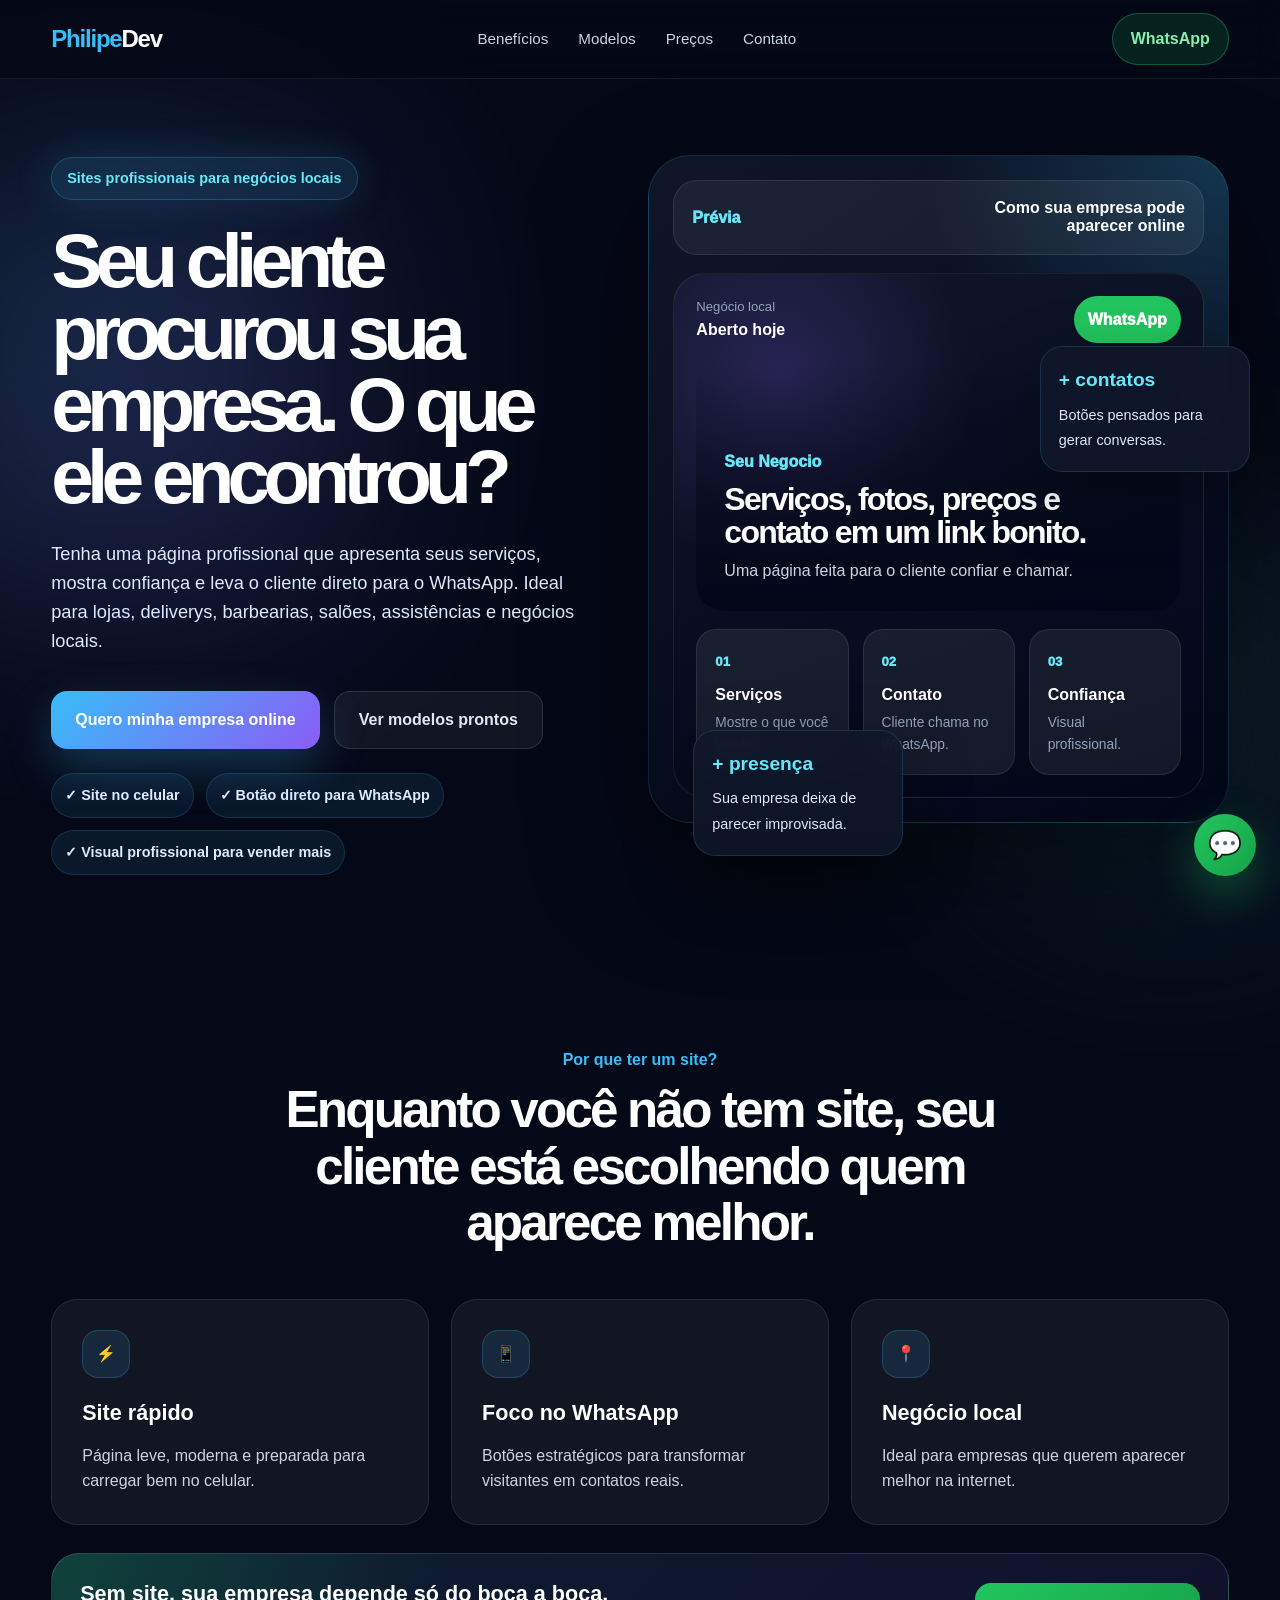
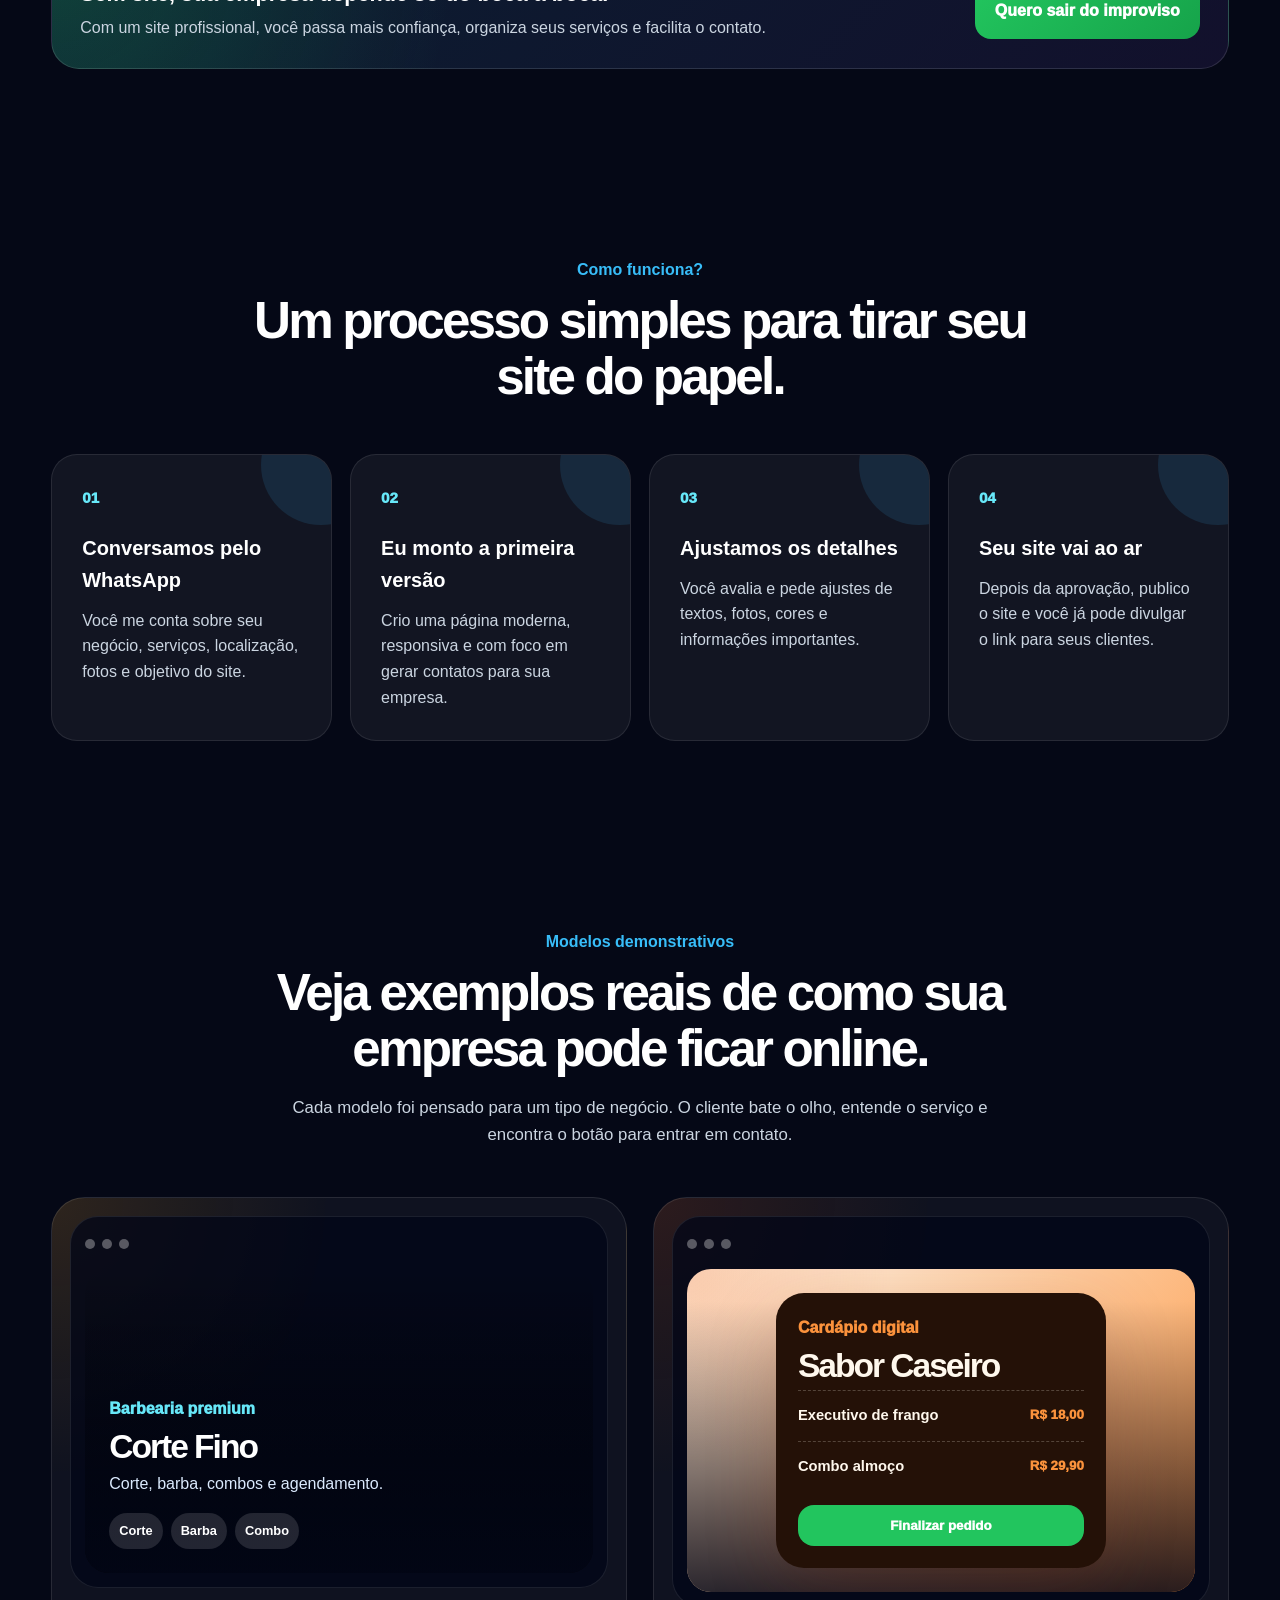
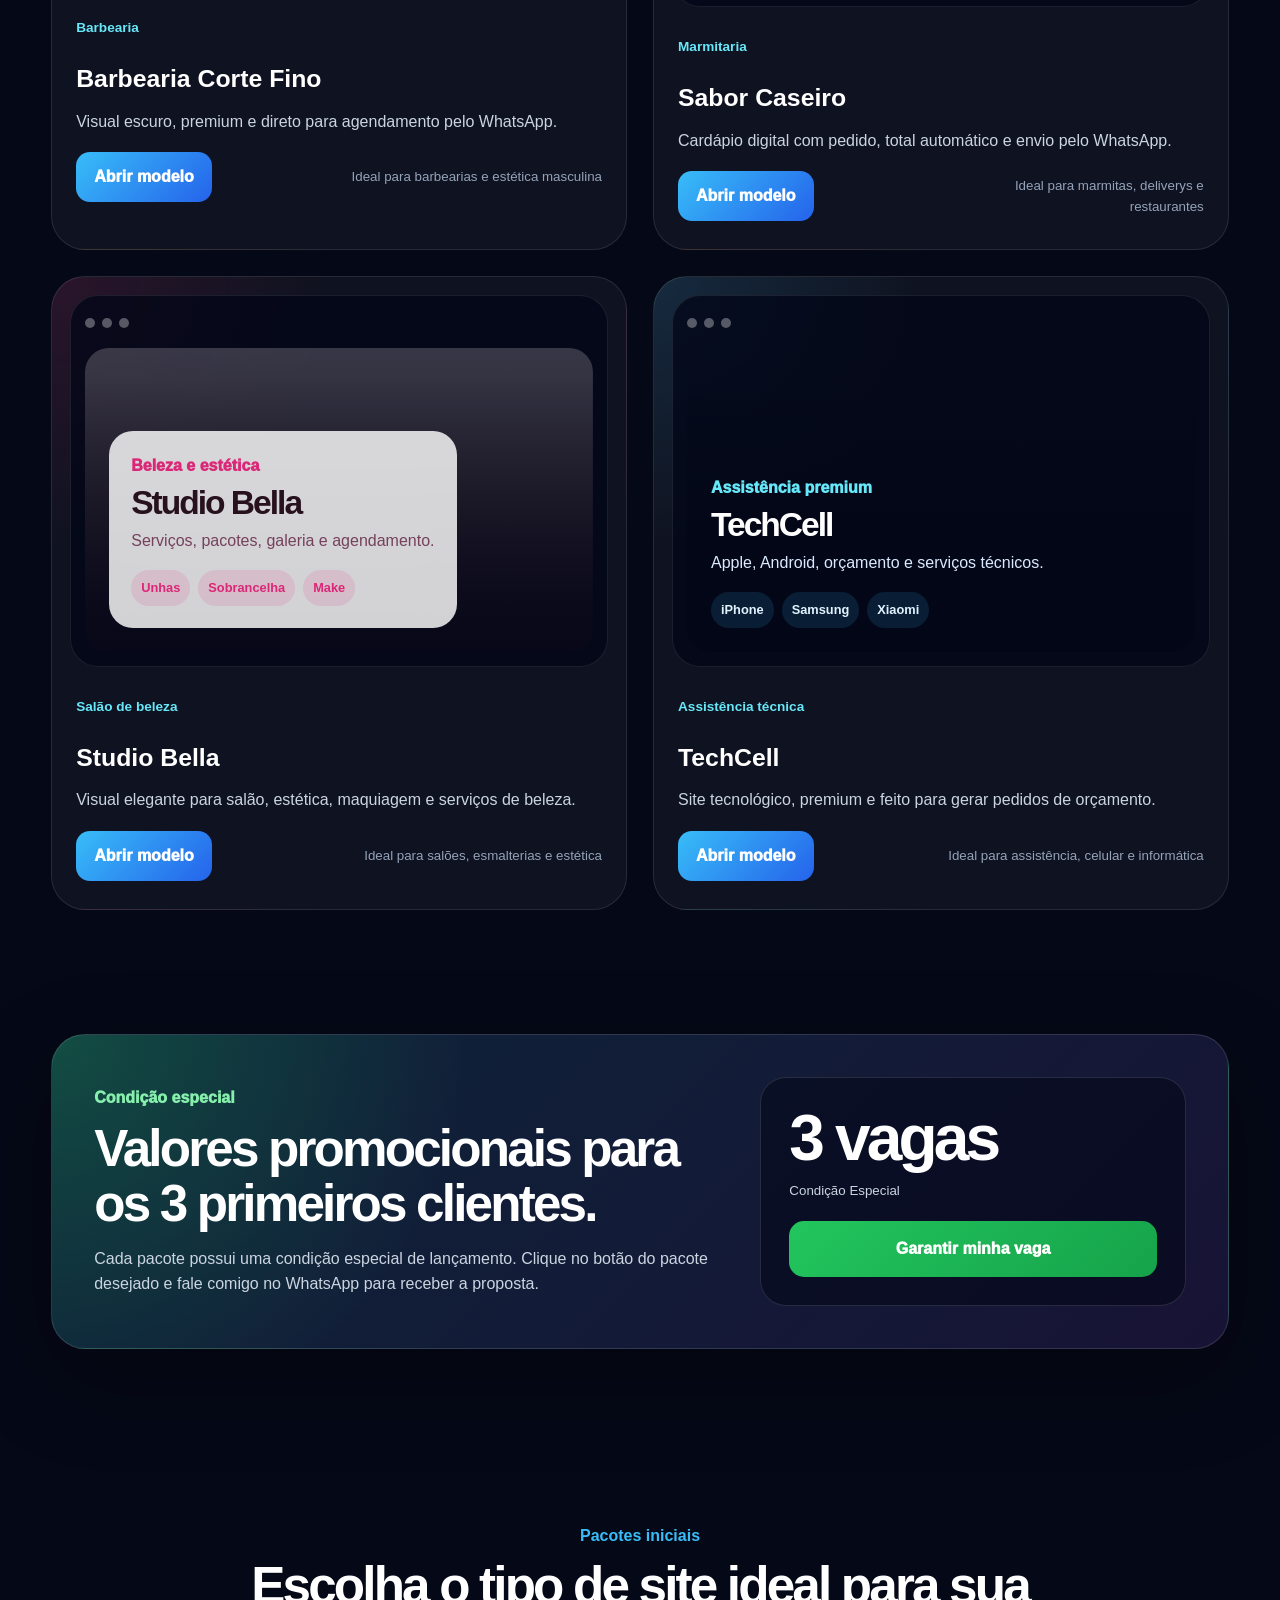
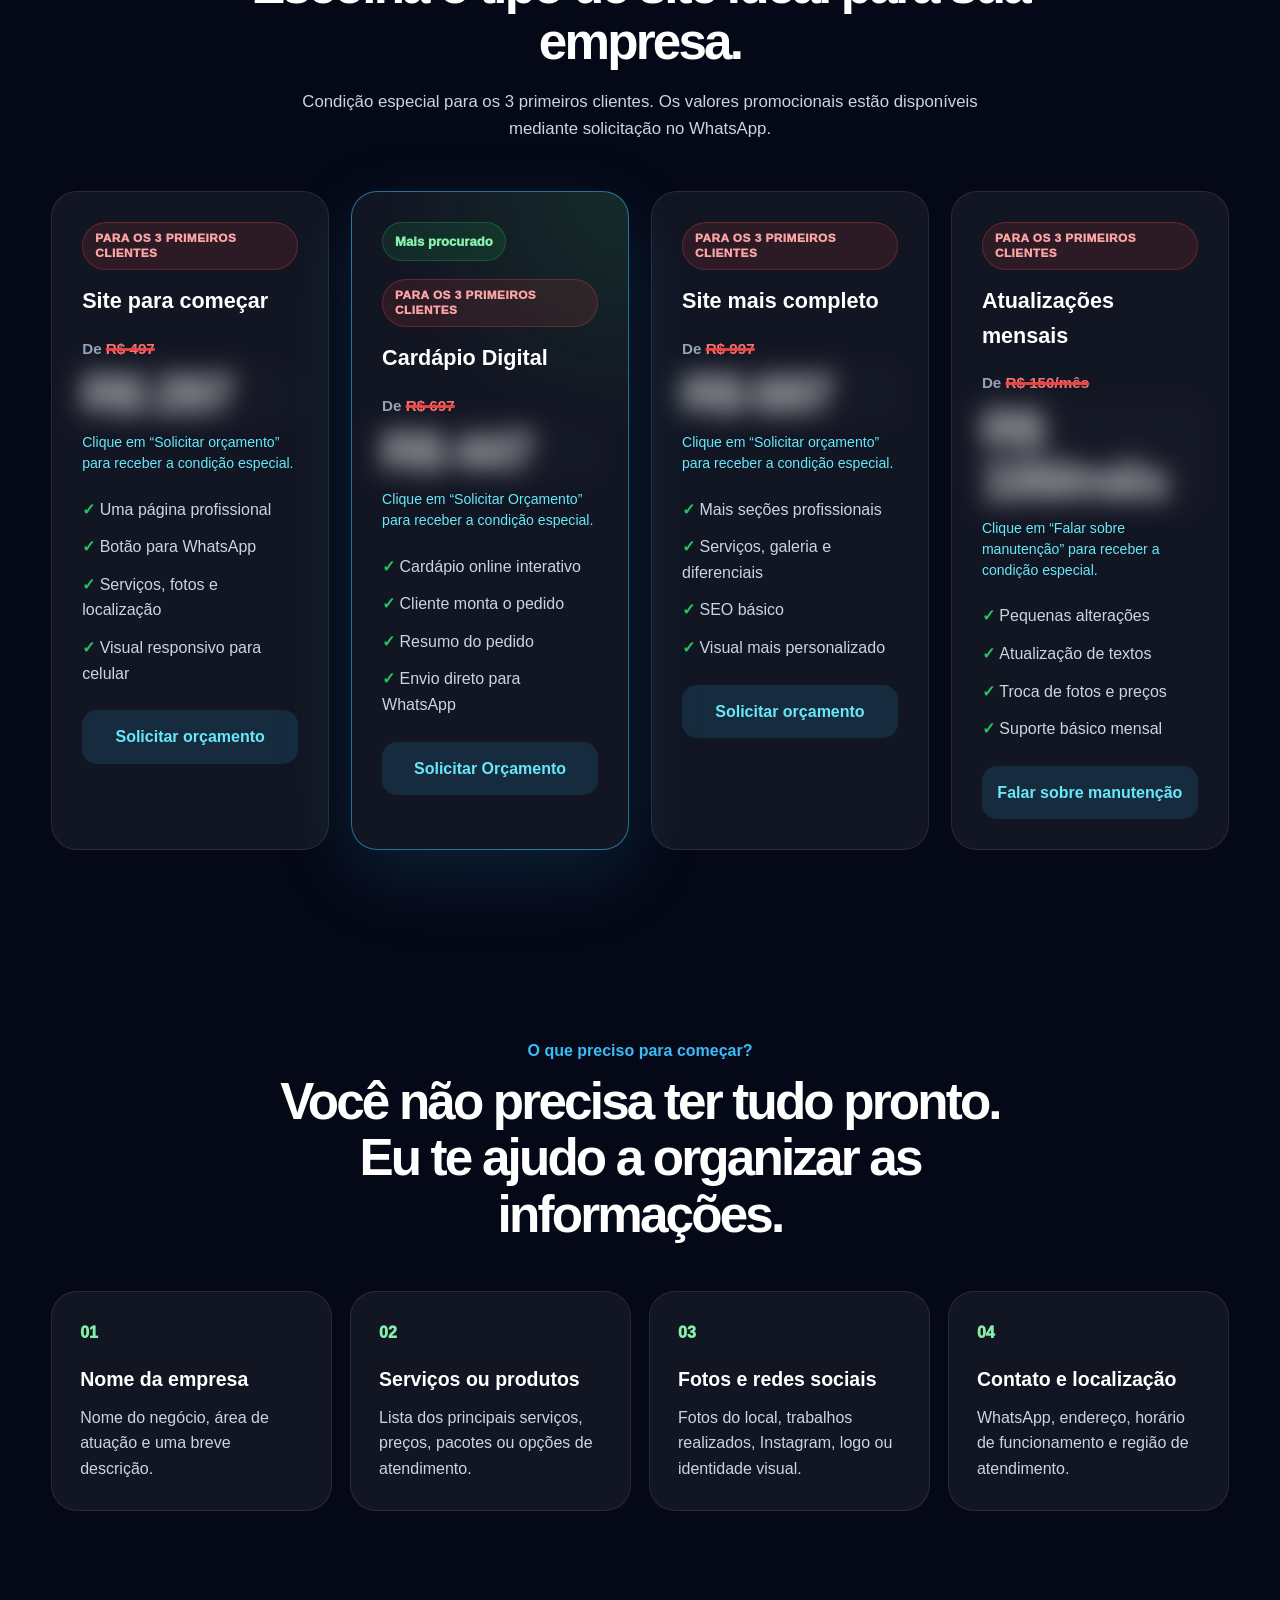
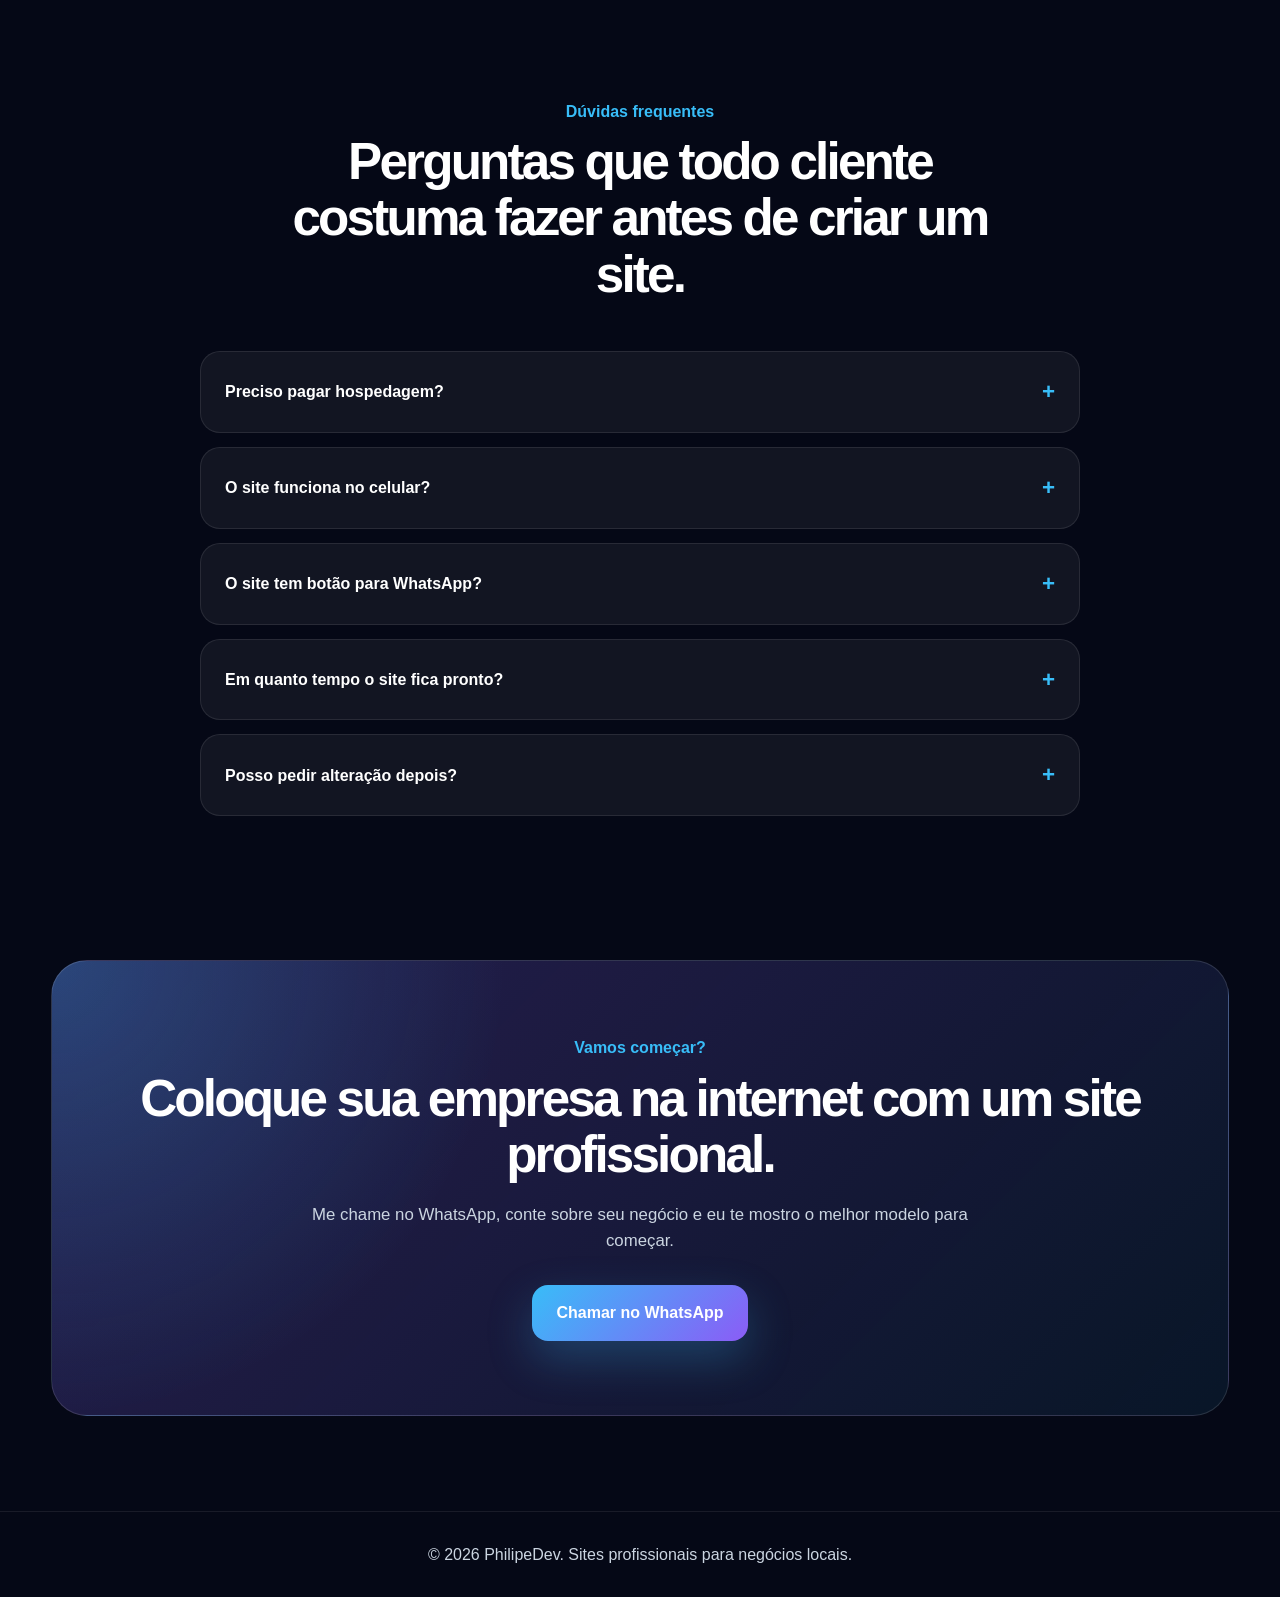
==== commit a49d07ee: "Forca blur nos valores promocionais" ====
--- a/index.html
+++ b/index.html
@@ -5,7 +5,7 @@
     <meta charset="UTF-8" />
     <meta name="viewport" content="width=device-width, initial-scale=1.0" />
     <title>PhilipeDev | Sites Profissionais</title>
-    <link rel="stylesheet" href="style.css?v=home-premium-1" />
+    <link rel="stylesheet" href="style.css?v=home-premium-2" />
 </head>
 
 <body>
@@ -410,7 +410,7 @@
                     <div class="price-stack blur-price-stack">
                         <p class="old-price">De <span>R$ 697</span></p>
                         <p class="new-price blurred-price">R$ 447</p>
-                        <p class="price-hint">Clique em “Quero saber mais” para receber a condição especial.</p>
+                        <p class="price-hint">Clique em “Solicitar Orçamento” para receber a condição especial.</p>
                     </div>
 
                     <ul>
@@ -422,7 +422,7 @@
 
                     <a href="https://wa.me/5561986828608?text=Olá! Tenho interesse no pacote Cardápio Digital. Pode me passar a condição especial?"
                         target="_blank">
-                        Quero saber mais
+                        Solicitar Orçamento
                     </a>
                 </article>
 
@@ -433,7 +433,7 @@
                     <div class="price-stack blur-price-stack">
                         <p class="old-price">De <span>R$ 997</span></p>
                         <p class="new-price blurred-price">R$ 697</p>
-                        <p class="price-hint">Clique em “Solicitar proposta” para receber a condição especial.</p>
+                        <p class="price-hint">Clique em “Solicitar orçamento” para receber a condição especial.</p>
                     </div>
 
                     <ul>
@@ -445,7 +445,7 @@
 
                     <a href="https://wa.me/5561986828608?text=Olá! Tenho interesse no pacote Site mais completo. Pode me passar a condição especial?"
                         target="_blank">
-                        Solicitar proposta
+                        Solicitar orçamento
                     </a>
                 </article>
 
--- a/style.css
+++ b/style.css
@@ -1876,4 +1876,27 @@
     letter-spacing: 0.04em;
     text-transform: uppercase;
     line-height: 1.3;
+}
+
+/* FORÇA FINAL - VALOR PROMOCIONAL FOSCO */
+#precos .price-card .price-stack .new-price.blurred-price {
+    filter: blur(12px) !important;
+    -webkit-filter: blur(12px) !important;
+    opacity: 0.72 !important;
+    user-select: none !important;
+    pointer-events: none !important;
+    text-shadow: 0 0 18px rgba(255, 255, 255, 0.35);
+}
+
+#precos .price-card .price-stack {
+    position: relative;
+}
+
+#precos .price-card .price-stack .new-price.blurred-price::after {
+    content: "";
+    position: absolute;
+    inset: -8px;
+    border-radius: 18px;
+    background: rgba(255, 255, 255, 0.02);
+    pointer-events: none;
 }
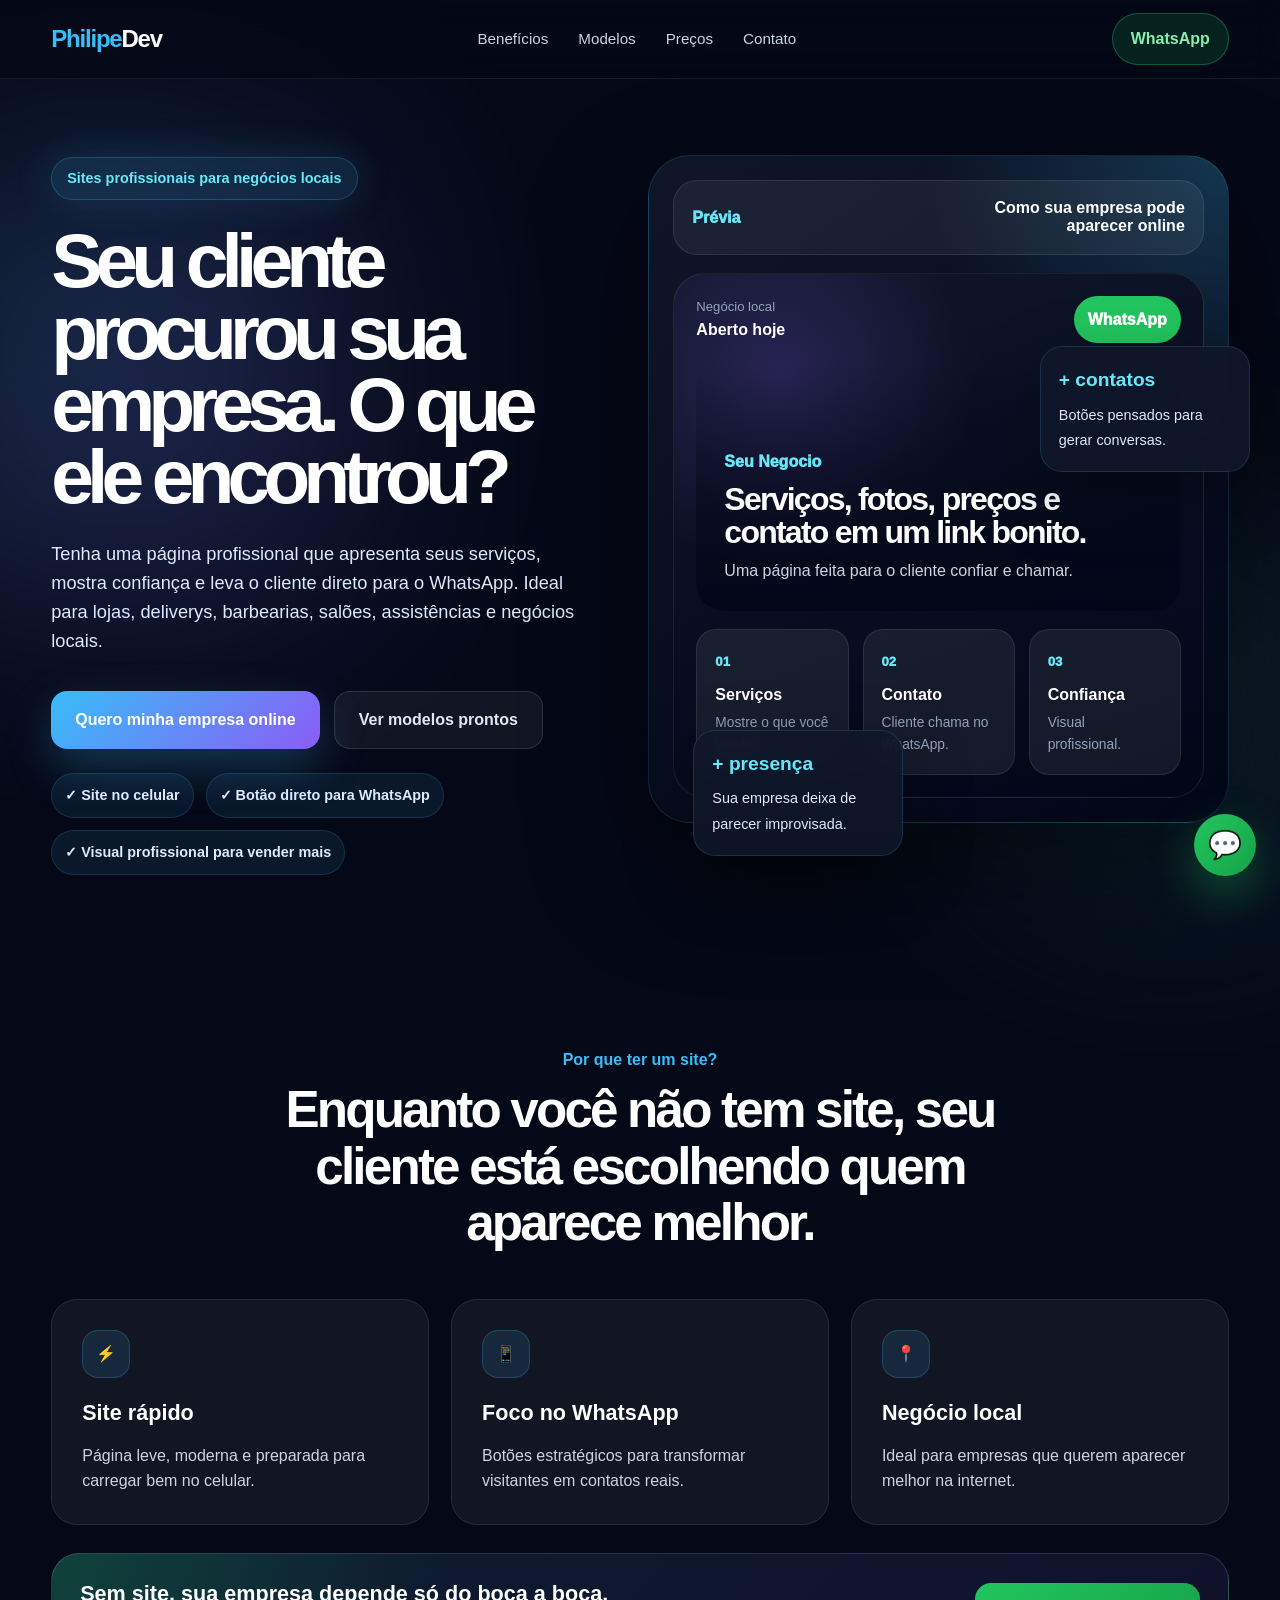
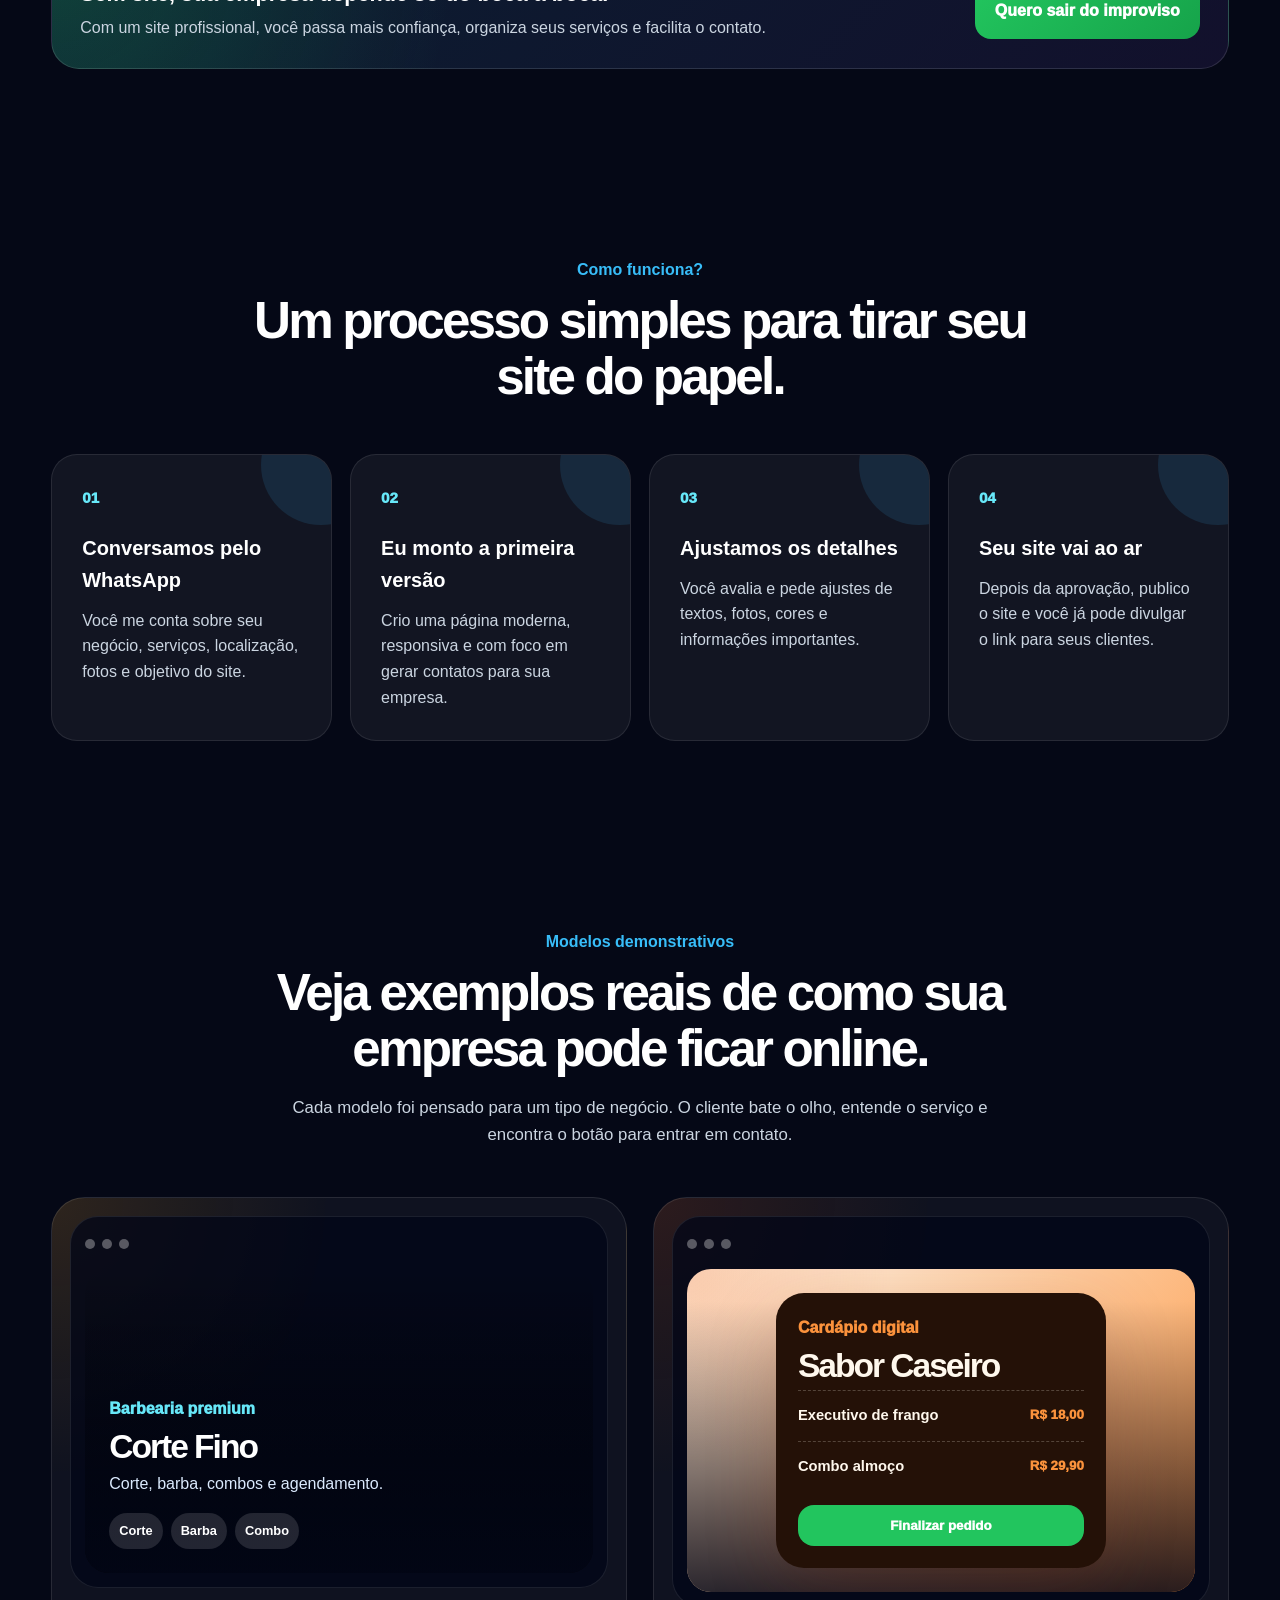
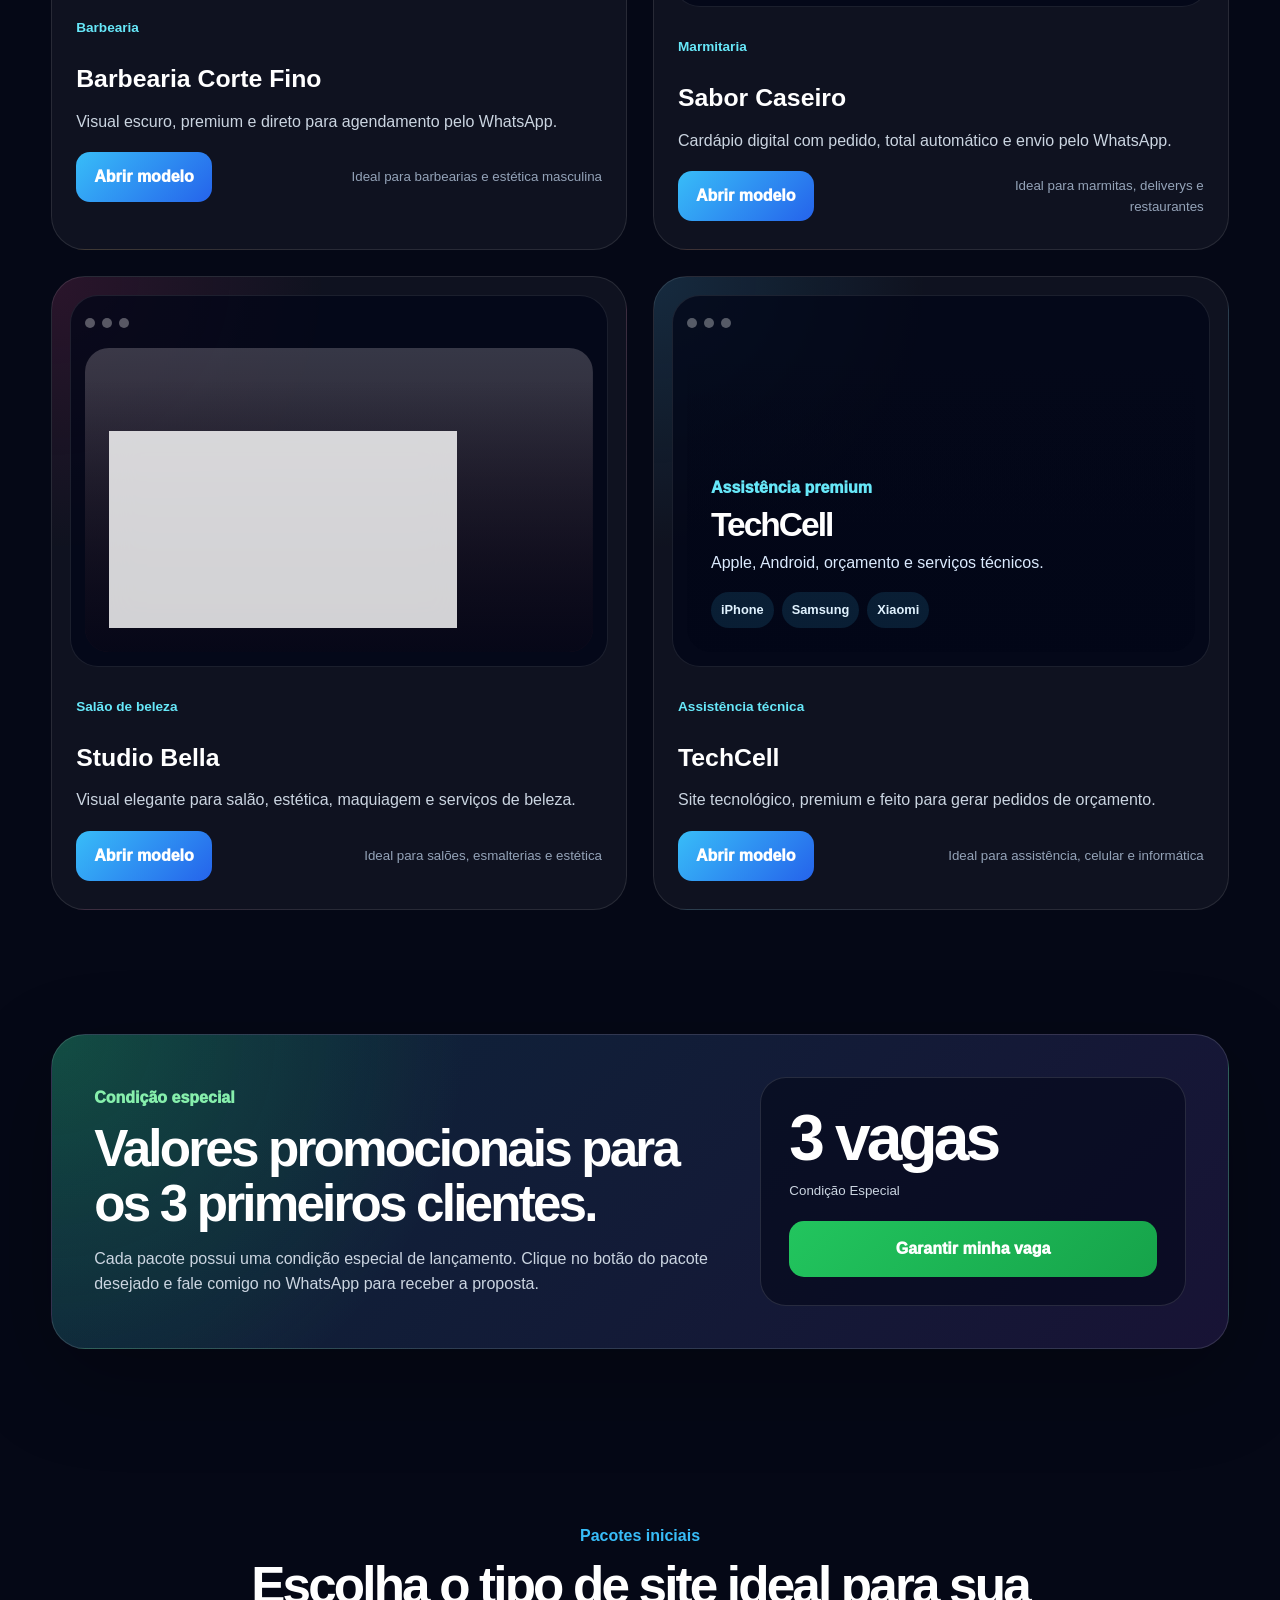
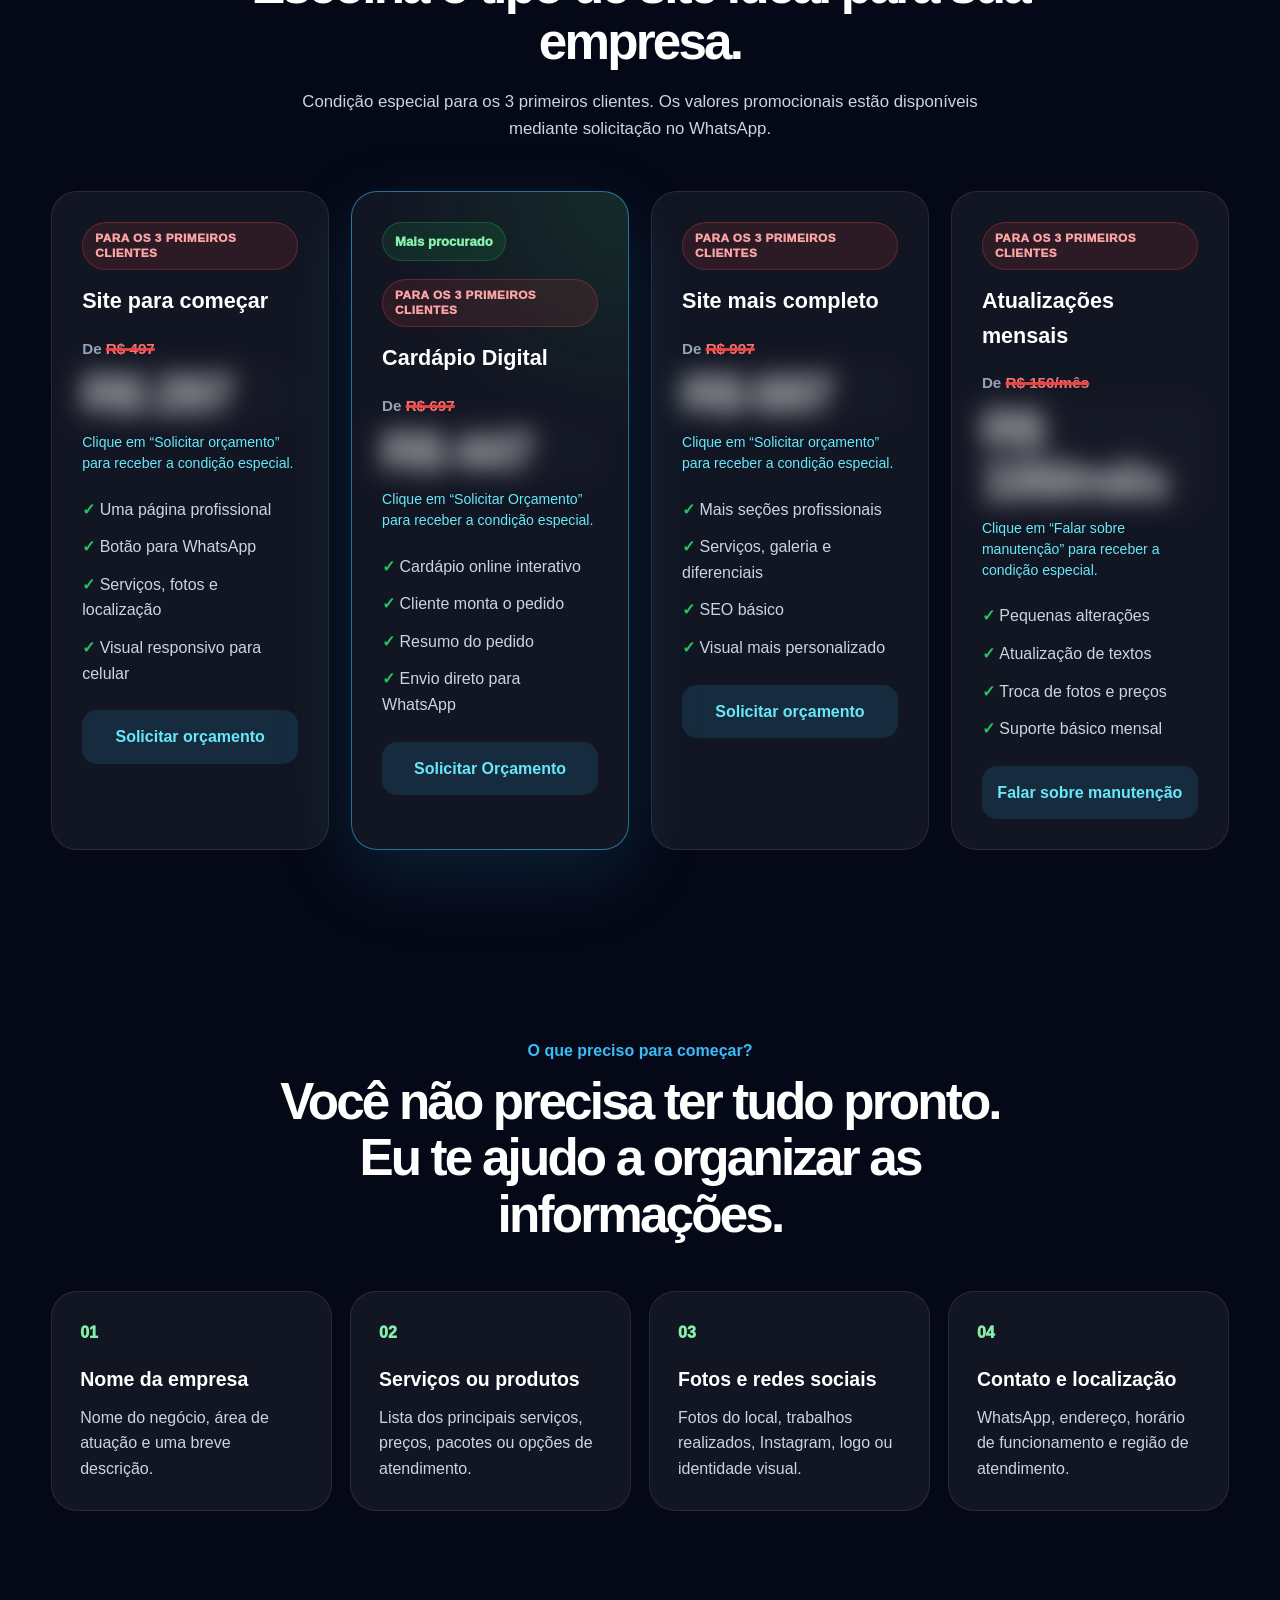
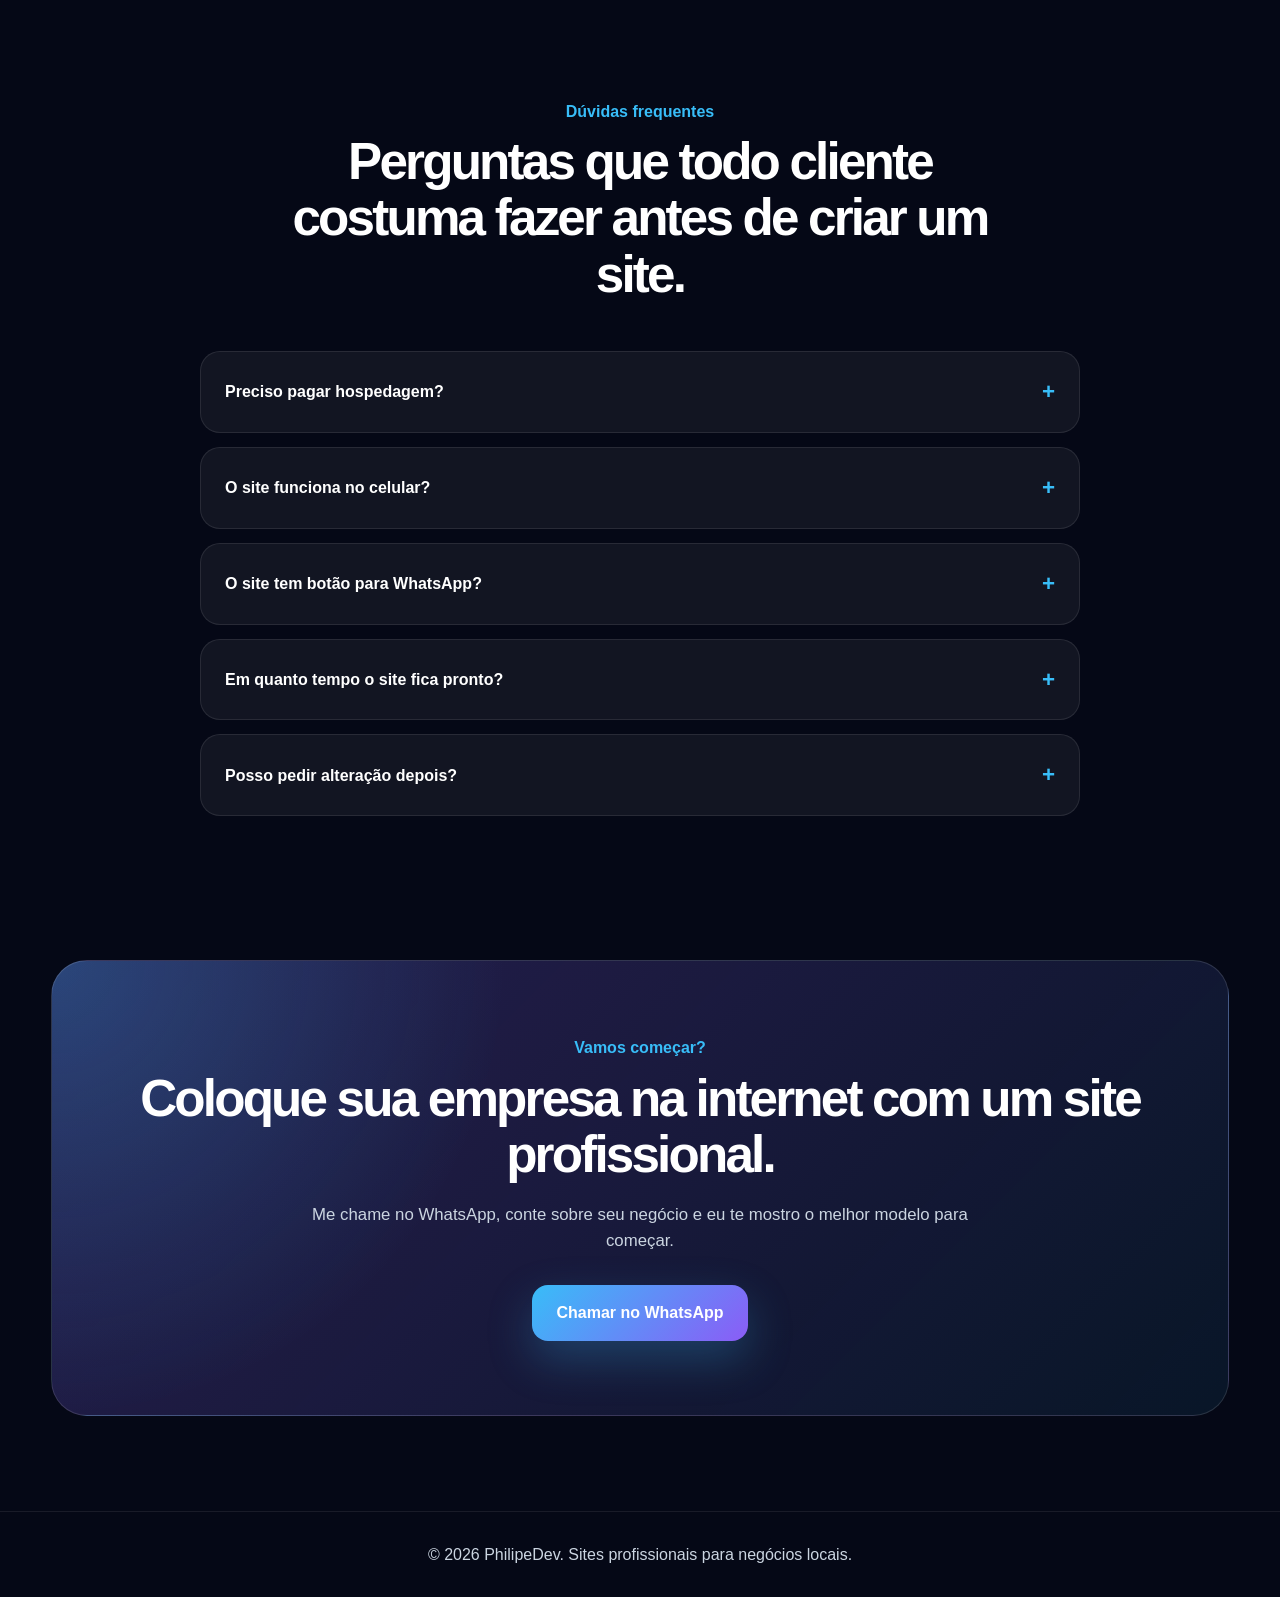
==== commit db30faf9: "Forca blur nos valores promocionais" ====
--- a/index.html
+++ b/index.html
@@ -396,7 +396,7 @@
                         <li>Visual responsivo para celular</li>
                     </ul>
 
-                    <a href="https://wa.me/5561986828608?text=Olá! Tenho interesse no pacote Site para começar. Pode me passar a condição especial?"
+                    <a href="https://wa.me/5561986828608?text=Olá! Tenho interesse no Pacote *(Site para começar)*. Pode me passar a condição especial?"
                         target="_blank">
                         Solicitar orçamento
                     </a>
@@ -420,7 +420,7 @@
                         <li>Envio direto para WhatsApp</li>
                     </ul>
 
-                    <a href="https://wa.me/5561986828608?text=Olá! Tenho interesse no pacote Cardápio Digital. Pode me passar a condição especial?"
+                    <a href="https://wa.me/5561986828608?text=Olá! Tenho interesse no pacote *(Cardápio Digital)*. Pode me passar a condição especial?"
                         target="_blank">
                         Solicitar Orçamento
                     </a>
@@ -443,7 +443,7 @@
                         <li>Visual mais personalizado</li>
                     </ul>
 
-                    <a href="https://wa.me/5561986828608?text=Olá! Tenho interesse no pacote Site mais completo. Pode me passar a condição especial?"
+                    <a href="https://wa.me/5561986828608?text=Olá! Tenho interesse no pacote *(Site mais completo)*. Pode me passar a condição especial?"
                         target="_blank">
                         Solicitar orçamento
                     </a>
